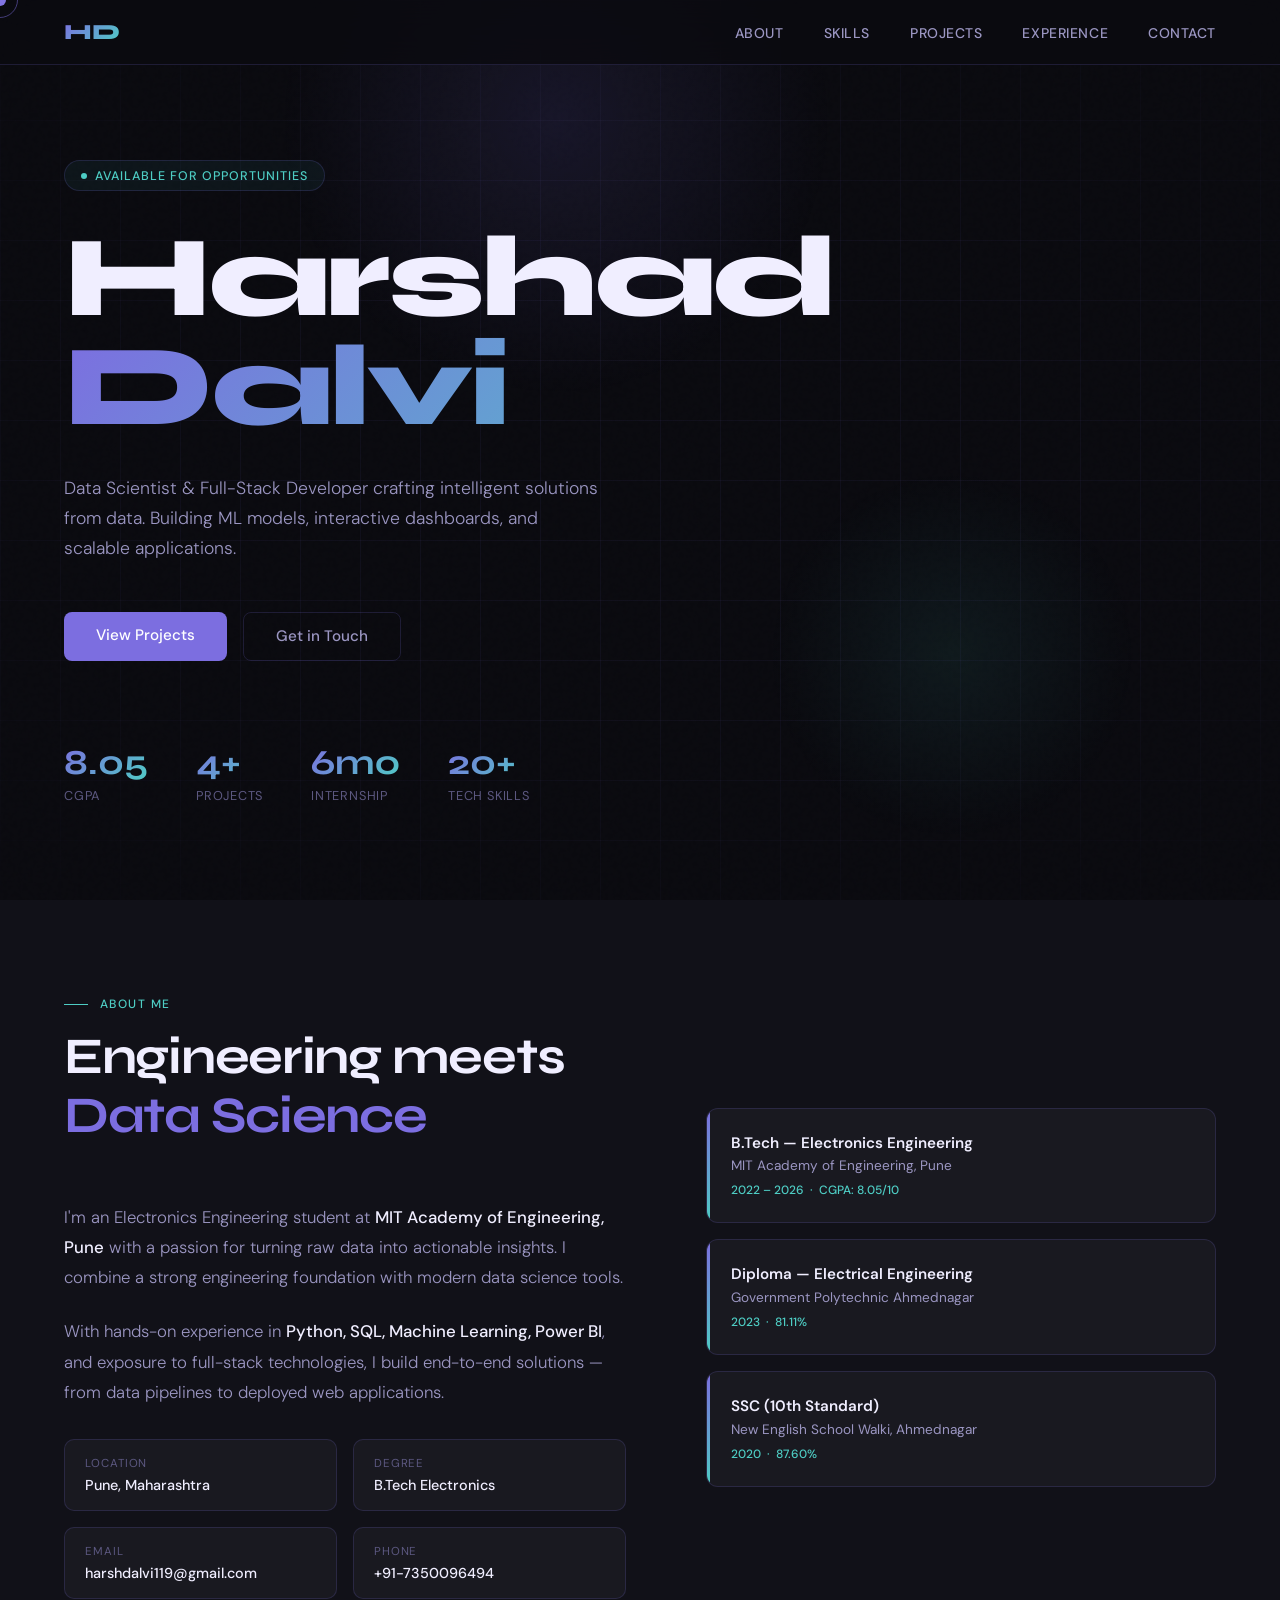
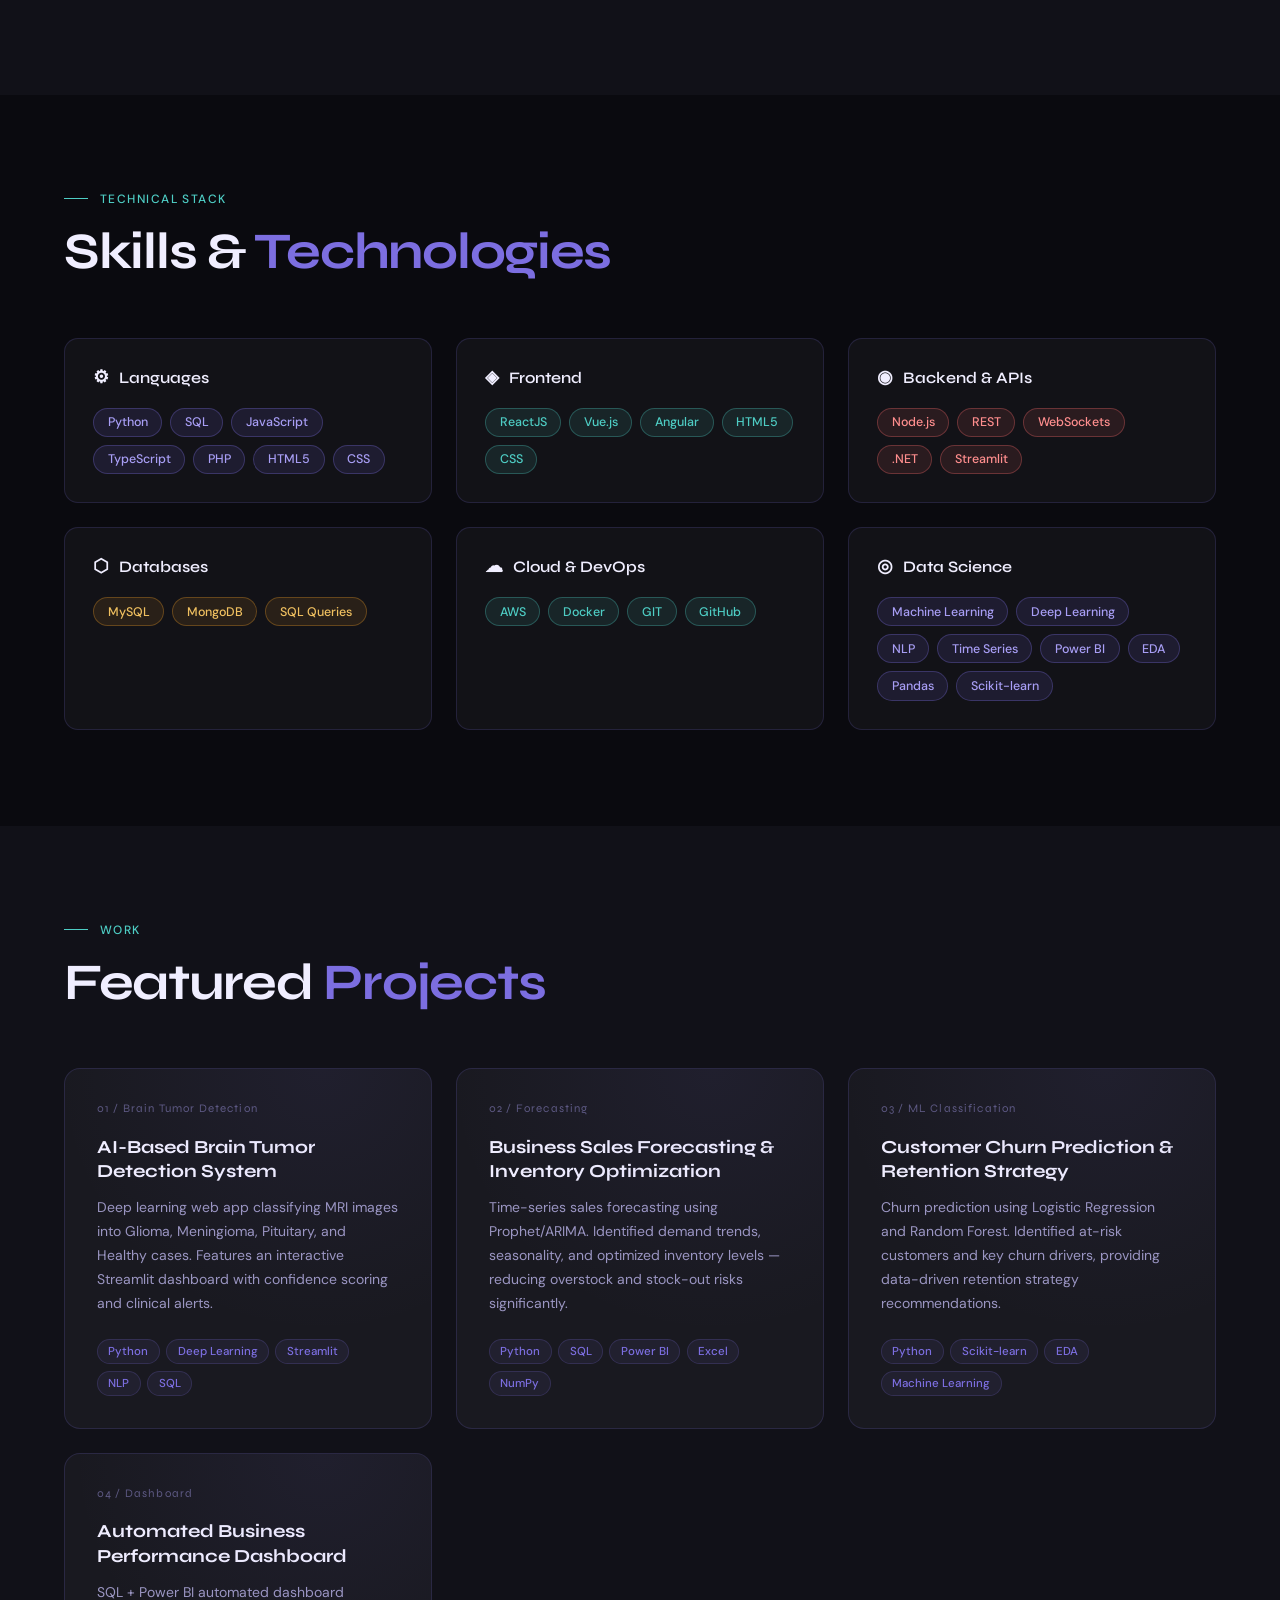
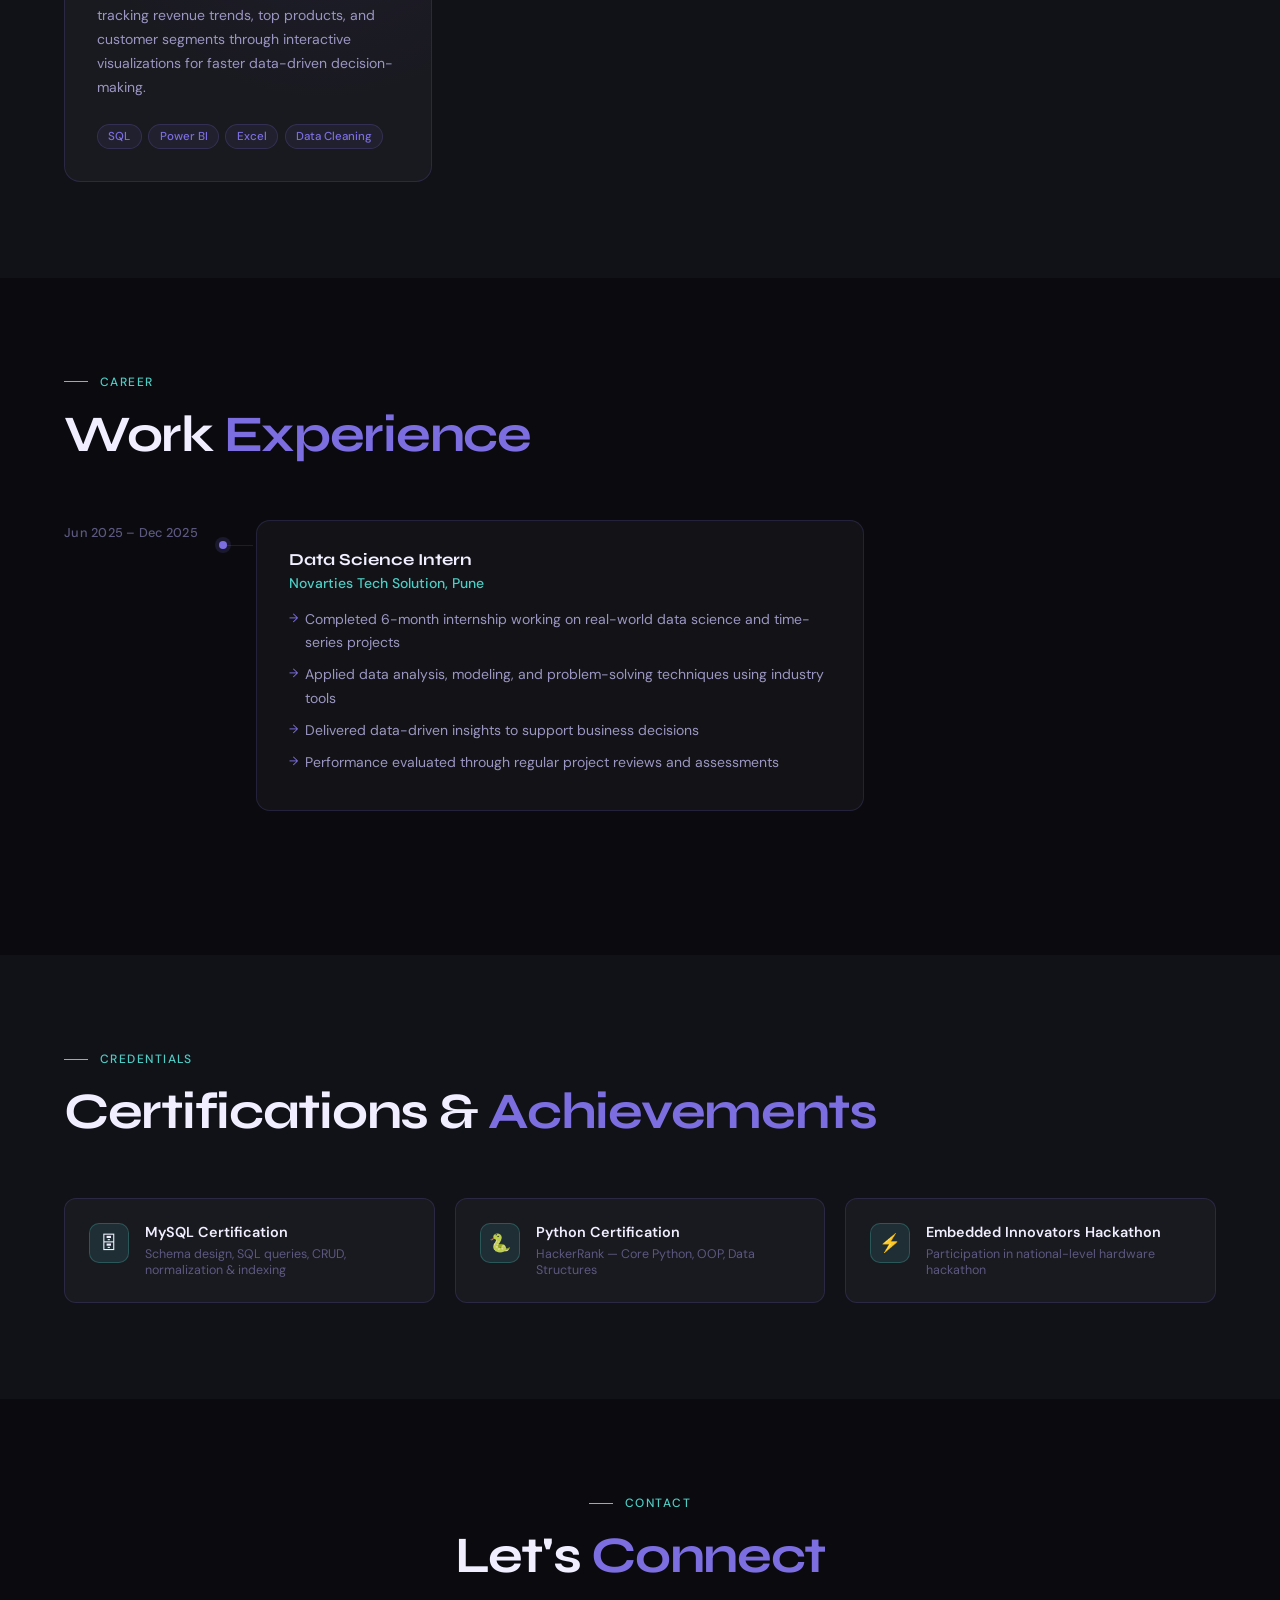
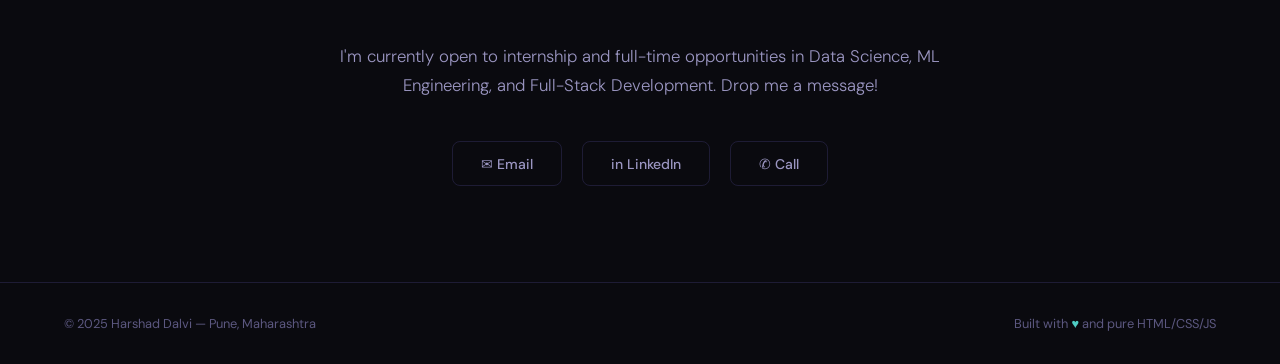
==== index.html @ 90053227 "index.html" ====
<!DOCTYPE html>
<html lang="en">
<head>
<meta charset="UTF-8">
<meta name="viewport" content="width=device-width, initial-scale=1.0">
<title>Harshad Dalvi | Data Scientist & Developer</title>
<link href="https://fonts.googleapis.com/css2?family=Syne:wght@400;600;700;800&family=DM+Sans:ital,wght@0,300;0,400;0,500;1,300&display=swap" rel="stylesheet">
<style>
  :root {
    --bg: #0a0a0f;
    --bg2: #111118;
    --bg3: #18181f;
    --accent: #7c6ee0;
    --accent2: #4ecdc4;
    --accent3: #ff6b6b;
    --text: #f0eeff;
    --text2: #9b96c2;
    --text3: #5c5880;
    --border: rgba(124,110,224,0.18);
    --card: rgba(255,255,255,0.035);
  }
  *, *::before, *::after { box-sizing: border-box; margin: 0; padding: 0; }
  html { scroll-behavior: smooth; }
  body {
    font-family: 'DM Sans', sans-serif;
    background: var(--bg);
    color: var(--text);
    overflow-x: hidden;
    cursor: none;
  }

  /* CUSTOM CURSOR */
  #cursor {
    width: 12px; height: 12px;
    background: var(--accent);
    border-radius: 50%;
    position: fixed; top: 0; left: 0;
    pointer-events: none; z-index: 9999;
    transform: translate(-50%, -50%);
    transition: transform 0.1s, width 0.3s, height 0.3s, background 0.3s;
    mix-blend-mode: screen;
  }
  #cursor-ring {
    width: 36px; height: 36px;
    border: 1.5px solid rgba(124,110,224,0.5);
    border-radius: 50%;
    position: fixed; top: 0; left: 0;
    pointer-events: none; z-index: 9998;
    transform: translate(-50%, -50%);
    transition: transform 0.25s cubic-bezier(0.23,1,0.32,1), width 0.3s, height 0.3s;
  }
  body:has(a:hover) #cursor { width: 20px; height: 20px; background: var(--accent2); }
  body:has(a:hover) #cursor-ring { width: 56px; height: 56px; }

  /* NAV */
  nav {
    position: fixed; top: 0; width: 100%; z-index: 100;
    padding: 1.2rem 5vw;
    display: flex; align-items: center; justify-content: space-between;
    background: rgba(10,10,15,0.8);
    backdrop-filter: blur(16px);
    border-bottom: 1px solid var(--border);
  }
  .nav-logo {
    font-family: 'Syne', sans-serif;
    font-weight: 800; font-size: 1.35rem;
    background: linear-gradient(135deg, var(--accent), var(--accent2));
    -webkit-background-clip: text; -webkit-text-fill-color: transparent;
    letter-spacing: -0.02em;
  }
  .nav-links { display: flex; gap: 2.5rem; list-style: none; }
  .nav-links a {
    font-size: 0.875rem; color: var(--text2); text-decoration: none;
    letter-spacing: 0.04em; text-transform: uppercase; font-weight: 500;
    transition: color 0.2s;
    cursor: none;
  }
  .nav-links a:hover { color: var(--accent2); }

  /* NOISE OVERLAY */
  body::before {
    content: '';
    position: fixed; inset: 0; z-index: 0;
    background-image: url("data:image/svg+xml,%3Csvg viewBox='0 0 200 200' xmlns='http://www.w3.org/2000/svg'%3E%3Cfilter id='n'%3E%3CfeTurbulence type='fractalNoise' baseFrequency='0.9' numOctaves='4' stitchTiles='stitch'/%3E%3C/filter%3E%3Crect width='100%25' height='100%25' filter='url(%23n)' opacity='0.035'/%3E%3C/svg%3E");
    pointer-events: none; opacity: 0.4;
  }

  /* HERO */
  #hero {
    min-height: 100vh;
    display: flex; flex-direction: column; justify-content: center;
    padding: 8rem 5vw 4rem;
    position: relative; overflow: hidden;
  }
  .hero-grid-bg {
    position: absolute; inset: 0; z-index: 0;
    background-image:
      linear-gradient(rgba(124,110,224,0.06) 1px, transparent 1px),
      linear-gradient(90deg, rgba(124,110,224,0.06) 1px, transparent 1px);
    background-size: 60px 60px;
    mask-image: radial-gradient(ellipse 80% 70% at 50% 50%, black 40%, transparent 100%);
  }
  .hero-glow {
    position: absolute; top: -20%; left: 20%;
    width: 600px; height: 600px; border-radius: 50%;
    background: radial-gradient(circle, rgba(124,110,224,0.12) 0%, transparent 65%);
    pointer-events: none;
  }
  .hero-glow2 {
    position: absolute; bottom: 5%; right: 10%;
    width: 400px; height: 400px; border-radius: 50%;
    background: radial-gradient(circle, rgba(78,205,196,0.08) 0%, transparent 65%);
    pointer-events: none;
  }
  .hero-content { position: relative; z-index: 1; max-width: 900px; }
  .hero-tag {
    display: inline-flex; align-items: center; gap: 0.5rem;
    padding: 0.4rem 1rem;
    border: 1px solid var(--border);
    border-radius: 100px;
    font-size: 0.78rem; color: var(--accent2); letter-spacing: 0.08em;
    text-transform: uppercase; font-weight: 500;
    background: rgba(78,205,196,0.06);
    margin-bottom: 2rem;
    animation: fadeUp 0.8s ease both;
  }
  .hero-tag::before {
    content: ''; width: 6px; height: 6px; border-radius: 50%;
    background: var(--accent2);
    animation: pulse 2s infinite;
  }
  @keyframes pulse {
    0%,100% { opacity: 1; transform: scale(1); }
    50% { opacity: 0.4; transform: scale(1.5); }
  }
  h1 {
    font-family: 'Syne', sans-serif;
    font-size: clamp(3.5rem, 9vw, 8rem);
    font-weight: 800; line-height: 0.95;
    letter-spacing: -0.03em;
    animation: fadeUp 0.8s 0.1s ease both;
  }
  h1 .line1 { display: block; color: var(--text); }
  h1 .line2 {
    display: block;
    background: linear-gradient(135deg, var(--accent) 0%, var(--accent2) 100%);
    -webkit-background-clip: text; -webkit-text-fill-color: transparent;
  }
  .hero-sub {
    font-size: 1.1rem; color: var(--text2); line-height: 1.7;
    max-width: 540px; margin: 2rem 0 3rem;
    font-weight: 300;
    animation: fadeUp 0.8s 0.2s ease both;
  }
  .hero-ctas {
    display: flex; gap: 1rem; flex-wrap: wrap;
    animation: fadeUp 0.8s 0.3s ease both;
  }
  .btn-primary {
    padding: 0.85rem 2rem;
    background: var(--accent);
    color: #fff; text-decoration: none;
    border-radius: 8px; font-weight: 500; font-size: 0.95rem;
    transition: transform 0.2s, box-shadow 0.2s;
    cursor: none;
  }
  .btn-primary:hover { transform: translateY(-2px); box-shadow: 0 8px 30px rgba(124,110,224,0.4); }
  .btn-secondary {
    padding: 0.85rem 2rem;
    border: 1px solid var(--border);
    color: var(--text2); text-decoration: none;
    border-radius: 8px; font-weight: 500; font-size: 0.95rem;
    transition: border-color 0.2s, color 0.2s;
    cursor: none;
  }
  .btn-secondary:hover { border-color: var(--accent2); color: var(--accent2); }
  .hero-stats {
    display: flex; gap: 3rem; margin-top: 5rem;
    animation: fadeUp 0.8s 0.4s ease both;
  }
  .stat-num {
    font-family: 'Syne', sans-serif;
    font-size: 2.2rem; font-weight: 700;
    background: linear-gradient(135deg, var(--accent), var(--accent2));
    -webkit-background-clip: text; -webkit-text-fill-color: transparent;
  }
  .stat-label { font-size: 0.8rem; color: var(--text3); text-transform: uppercase; letter-spacing: 0.06em; margin-top: 0.2rem; }

  /* SECTIONS */
  section { padding: 6rem 5vw; position: relative; }
  .section-label {
    font-size: 0.75rem; letter-spacing: 0.12em; text-transform: uppercase;
    color: var(--accent2); font-weight: 500; margin-bottom: 1rem;
    display: flex; align-items: center; gap: 0.75rem;
  }
  .section-label::before {
    content: ''; width: 24px; height: 1px; background: var(--accent2);
  }
  h2 {
    font-family: 'Syne', sans-serif;
    font-size: clamp(2rem, 4vw, 3.2rem);
    font-weight: 700; letter-spacing: -0.025em;
    margin-bottom: 3.5rem; line-height: 1.15;
  }
  h2 span { color: var(--accent); }

  /* ABOUT */
  #about { background: var(--bg2); }
  .about-grid {
    display: grid; grid-template-columns: 1.1fr 1fr; gap: 5rem; align-items: center;
  }
  .about-text p {
    font-size: 1.05rem; color: var(--text2); line-height: 1.8;
    margin-bottom: 1.5rem; font-weight: 300;
  }
  .about-text strong { color: var(--text); font-weight: 500; }
  .info-grid {
    display: grid; grid-template-columns: 1fr 1fr; gap: 1rem; margin-top: 2rem;
  }
  .info-item {
    padding: 1rem 1.25rem;
    background: var(--card);
    border: 1px solid var(--border);
    border-radius: 10px;
  }
  .info-item .label { font-size: 0.72rem; color: var(--text3); text-transform: uppercase; letter-spacing: 0.08em; margin-bottom: 0.3rem; }
  .info-item .value { font-size: 0.9rem; color: var(--text); font-weight: 500; }
  .edu-cards { display: flex; flex-direction: column; gap: 1rem; }
  .edu-card {
    padding: 1.5rem;
    background: var(--card); border: 1px solid var(--border);
    border-radius: 12px;
    position: relative; overflow: hidden;
    transition: border-color 0.2s;
  }
  .edu-card:hover { border-color: var(--accent); }
  .edu-card::before {
    content: ''; position: absolute; left: 0; top: 0; bottom: 0; width: 3px;
    background: linear-gradient(180deg, var(--accent), var(--accent2));
    border-radius: 3px 0 0 3px;
  }
  .edu-card .degree { font-weight: 600; font-size: 0.95rem; color: var(--text); margin-bottom: 0.3rem; }
  .edu-card .school { font-size: 0.85rem; color: var(--text2); }
  .edu-card .year { font-size: 0.75rem; color: var(--accent2); margin-top: 0.5rem; font-weight: 500; }

  /* SKILLS */
  #skills { background: var(--bg); }
  .skills-wrapper {
    display: grid; grid-template-columns: repeat(auto-fill, minmax(320px, 1fr)); gap: 1.5rem;
  }
  .skill-category {
    padding: 1.75rem;
    background: var(--card); border: 1px solid var(--border);
    border-radius: 14px;
    transition: border-color 0.25s, transform 0.25s;
  }
  .skill-category:hover { border-color: var(--accent); transform: translateY(-4px); }
  .skill-cat-name {
    font-family: 'Syne', sans-serif; font-size: 1rem; font-weight: 600;
    color: var(--text); margin-bottom: 1.25rem;
    display: flex; align-items: center; gap: 0.6rem;
  }
  .skill-cat-icon { font-size: 1.1rem; }
  .skill-tags { display: flex; flex-wrap: wrap; gap: 0.5rem; }
  .skill-tag {
    padding: 0.35rem 0.85rem;
    border-radius: 100px;
    font-size: 0.78rem; font-weight: 500;
    border: 1px solid; cursor: default;
    transition: transform 0.15s;
  }
  .skill-tag:hover { transform: scale(1.05); }
  .tag-purple { background: rgba(124,110,224,0.12); color: #a89ef5; border-color: rgba(124,110,224,0.3); }
  .tag-teal { background: rgba(78,205,196,0.1); color: #4ecdc4; border-color: rgba(78,205,196,0.3); }
  .tag-coral { background: rgba(255,107,107,0.1); color: #ff8e8e; border-color: rgba(255,107,107,0.3); }
  .tag-amber { background: rgba(240,159,39,0.1); color: #f0c060; border-color: rgba(240,159,39,0.3); }

  /* PROJECTS */
  #projects { background: var(--bg2); }
  .projects-grid {
    display: grid; grid-template-columns: repeat(auto-fill, minmax(340px, 1fr)); gap: 1.5rem;
  }
  .project-card {
    padding: 2rem;
    background: var(--card); border: 1px solid var(--border);
    border-radius: 16px; position: relative; overflow: hidden;
    transition: border-color 0.25s, transform 0.25s;
    display: flex; flex-direction: column;
  }
  .project-card:hover { border-color: var(--accent); transform: translateY(-5px); }
  .project-card::after {
    content: ''; position: absolute; inset: 0;
    background: radial-gradient(circle at 70% 0%, rgba(124,110,224,0.07), transparent 60%);
    pointer-events: none;
  }
  .project-num {
    font-family: 'Syne', sans-serif; font-size: 0.72rem; letter-spacing: 0.1em;
    color: var(--text3); margin-bottom: 1.2rem;
  }
  .project-title {
    font-family: 'Syne', sans-serif; font-size: 1.15rem; font-weight: 700;
    color: var(--text); margin-bottom: 0.75rem; line-height: 1.35;
  }
  .project-desc {
    font-size: 0.875rem; color: var(--text2); line-height: 1.7;
    flex: 1; margin-bottom: 1.5rem;
  }
  .project-tech { display: flex; flex-wrap: wrap; gap: 0.4rem; }
  .tech-pill {
    padding: 0.25rem 0.65rem;
    font-size: 0.72rem; font-weight: 500;
    border-radius: 100px;
    background: rgba(124,110,224,0.08);
    color: var(--accent);
    border: 1px solid rgba(124,110,224,0.2);
  }

  /* EXPERIENCE */
  #experience { background: var(--bg); }
  .exp-timeline { max-width: 800px; }
  .exp-item {
    display: grid; grid-template-columns: 160px 1fr; gap: 2rem;
    margin-bottom: 3rem;
  }
  .exp-date {
    font-size: 0.8rem; color: var(--text3); padding-top: 0.25rem;
    font-weight: 500; letter-spacing: 0.02em;
  }
  .exp-body {
    padding: 1.75rem 2rem;
    background: var(--card); border: 1px solid var(--border);
    border-radius: 14px;
    position: relative;
  }
  .exp-body::before {
    content: ''; position: absolute; left: -2rem; top: 1.5rem;
    width: 1.75rem; height: 1px; background: var(--border);
  }
  .exp-body::after {
    content: ''; position: absolute; left: -2.4rem; top: calc(1.5rem - 4px);
    width: 8px; height: 8px; border-radius: 50%;
    background: var(--accent);
    box-shadow: 0 0 0 4px rgba(124,110,224,0.15);
  }
  .exp-role { font-family: 'Syne', sans-serif; font-weight: 700; font-size: 1.05rem; color: var(--text); }
  .exp-company { font-size: 0.875rem; color: var(--accent2); margin: 0.2rem 0 1rem; font-weight: 500; }
  .exp-list { list-style: none; }
  .exp-list li {
    font-size: 0.875rem; color: var(--text2); line-height: 1.7;
    padding-left: 1rem; position: relative; margin-bottom: 0.5rem;
  }
  .exp-list li::before {
    content: '→'; position: absolute; left: 0; color: var(--accent); font-size: 0.75rem;
  }

  /* CERTIFICATIONS */
  #certs { background: var(--bg2); }
  .cert-grid {
    display: grid; grid-template-columns: repeat(auto-fill, minmax(280px, 1fr)); gap: 1.25rem;
  }
  .cert-card {
    padding: 1.5rem;
    background: var(--card); border: 1px solid var(--border);
    border-radius: 12px;
    display: flex; gap: 1rem; align-items: flex-start;
    transition: border-color 0.2s;
  }
  .cert-card:hover { border-color: var(--accent2); }
  .cert-icon {
    width: 40px; height: 40px; border-radius: 10px; flex-shrink: 0;
    background: rgba(78,205,196,0.12); border: 1px solid rgba(78,205,196,0.25);
    display: flex; align-items: center; justify-content: center;
    font-size: 1.1rem;
  }
  .cert-name { font-weight: 600; font-size: 0.9rem; color: var(--text); margin-bottom: 0.3rem; }
  .cert-issuer { font-size: 0.78rem; color: var(--text3); }

  /* CONTACT */
  #contact { background: var(--bg); text-align: center; }
  .contact-inner { max-width: 600px; margin: 0 auto; }
  .contact-inner p { font-size: 1.05rem; color: var(--text2); line-height: 1.75; margin-bottom: 2.5rem; font-weight: 300; }
  .contact-links { display: flex; justify-content: center; gap: 1.25rem; flex-wrap: wrap; }
  .contact-link {
    padding: 0.8rem 1.75rem;
    border: 1px solid var(--border);
    border-radius: 8px; text-decoration: none;
    font-size: 0.875rem; font-weight: 500;
    display: flex; align-items: center; gap: 0.5rem;
    color: var(--text2); cursor: none;
    transition: all 0.2s;
  }
  .contact-link:hover { border-color: var(--accent); color: var(--accent); background: rgba(124,110,224,0.06); }

  /* FOOTER */
  footer {
    padding: 2rem 5vw;
    border-top: 1px solid var(--border);
    display: flex; justify-content: space-between; align-items: center;
    font-size: 0.8rem; color: var(--text3);
  }
  footer span { color: var(--accent2); }

  /* ANIMATIONS */
  @keyframes fadeUp {
    from { opacity: 0; transform: translateY(24px); }
    to { opacity: 1; transform: translateY(0); }
  }
  .reveal {
    opacity: 0; transform: translateY(32px);
    transition: opacity 0.7s ease, transform 0.7s ease;
  }
  .reveal.visible { opacity: 1; transform: translateY(0); }

  /* SCROLLBAR */
  ::-webkit-scrollbar { width: 5px; }
  ::-webkit-scrollbar-track { background: var(--bg); }
  ::-webkit-scrollbar-thumb { background: var(--accent); border-radius: 10px; }

  /* MOBILE */
  @media (max-width: 768px) {
    .about-grid { grid-template-columns: 1fr; gap: 2.5rem; }
    .exp-item { grid-template-columns: 1fr; gap: 0.5rem; }
    .exp-body::before, .exp-body::after { display: none; }
    .exp-date { padding-left: 0.5rem; }
    .nav-links { display: none; }
    .hero-stats { gap: 2rem; }
  }
</style>
</head>
<body>

<div id="cursor"></div>
<div id="cursor-ring"></div>

<!-- NAV -->
<nav>
  <div class="nav-logo">HD</div>
  <ul class="nav-links">
    <li><a href="#about">About</a></li>
    <li><a href="#skills">Skills</a></li>
    <li><a href="#projects">Projects</a></li>
    <li><a href="#experience">Experience</a></li>
    <li><a href="#contact">Contact</a></li>
  </ul>
</nav>

<!-- HERO -->
<section id="hero">
  <div class="hero-grid-bg"></div>
  <div class="hero-glow"></div>
  <div class="hero-glow2"></div>
  <div class="hero-content">
    <div class="hero-tag">Available for opportunities</div>
    <h1>
      <span class="line1">Harshad</span>
      <span class="line2">Dalvi</span>
    </h1>
    <p class="hero-sub">
      Data Scientist & Full-Stack Developer crafting intelligent solutions from data.
      Building ML models, interactive dashboards, and scalable applications.
    </p>
    <div class="hero-ctas">
      <a href="#projects" class="btn-primary">View Projects</a>
      <a href="#contact" class="btn-secondary">Get in Touch</a>
    </div>
    <div class="hero-stats">
      <div>
        <div class="stat-num">8.05</div>
        <div class="stat-label">CGPA</div>
      </div>
      <div>
        <div class="stat-num">4+</div>
        <div class="stat-label">Projects</div>
      </div>
      <div>
        <div class="stat-num">6mo</div>
        <div class="stat-label">Internship</div>
      </div>
      <div>
        <div class="stat-num">20+</div>
        <div class="stat-label">Tech Skills</div>
      </div>
    </div>
  </div>
</section>

<!-- ABOUT -->
<section id="about">
  <div class="about-grid">
    <div class="about-text reveal">
      <div class="section-label">About Me</div>
      <h2>Engineering meets <span>Data Science</span></h2>
      <p>
        I'm an Electronics Engineering student at <strong>MIT Academy of Engineering, Pune</strong> with a passion for turning raw data into actionable insights. I combine a strong engineering foundation with modern data science tools.
      </p>
      <p>
        With hands-on experience in <strong>Python, SQL, Machine Learning, Power BI</strong>, and exposure to full-stack technologies, I build end-to-end solutions — from data pipelines to deployed web applications.
      </p>
      <div class="info-grid">
        <div class="info-item"><div class="label">Location</div><div class="value">Pune, Maharashtra</div></div>
        <div class="info-item"><div class="label">Degree</div><div class="value">B.Tech Electronics</div></div>
        <div class="info-item"><div class="label">Email</div><div class="value">harshdalvi119@gmail.com</div></div>
        <div class="info-item"><div class="label">Phone</div><div class="value">+91-7350096494</div></div>
      </div>
    </div>
    <div class="edu-cards reveal">
      <div class="edu-card">
        <div class="degree">B.Tech — Electronics Engineering</div>
        <div class="school">MIT Academy of Engineering, Pune</div>
        <div class="year">2022 – 2026 &nbsp;·&nbsp; CGPA: 8.05/10</div>
      </div>
      <div class="edu-card">
        <div class="degree">Diploma — Electrical Engineering</div>
        <div class="school">Government Polytechnic Ahmednagar</div>
        <div class="year">2023 &nbsp;·&nbsp; 81.11%</div>
      </div>
      <div class="edu-card">
        <div class="degree">SSC (10th Standard)</div>
        <div class="school">New English School Walki, Ahmednagar</div>
        <div class="year">2020 &nbsp;·&nbsp; 87.60%</div>
      </div>
    </div>
  </div>
</section>

<!-- SKILLS -->
<section id="skills">
  <div class="section-label reveal">Technical Stack</div>
  <h2 class="reveal">Skills &amp; <span>Technologies</span></h2>
  <div class="skills-wrapper">
    <div class="skill-category reveal">
      <div class="skill-cat-name"><span class="skill-cat-icon">⚙</span> Languages</div>
      <div class="skill-tags">
        <span class="skill-tag tag-purple">Python</span>
        <span class="skill-tag tag-purple">SQL</span>
        <span class="skill-tag tag-purple">JavaScript</span>
        <span class="skill-tag tag-purple">TypeScript</span>
        <span class="skill-tag tag-purple">PHP</span>
        <span class="skill-tag tag-purple">HTML5</span>
        <span class="skill-tag tag-purple">CSS</span>
      </div>
    </div>
    <div class="skill-category reveal">
      <div class="skill-cat-name"><span class="skill-cat-icon">◈</span> Frontend</div>
      <div class="skill-tags">
        <span class="skill-tag tag-teal">ReactJS</span>
        <span class="skill-tag tag-teal">Vue.js</span>
        <span class="skill-tag tag-teal">Angular</span>
        <span class="skill-tag tag-teal">HTML5</span>
        <span class="skill-tag tag-teal">CSS</span>
      </div>
    </div>
    <div class="skill-category reveal">
      <div class="skill-cat-name"><span class="skill-cat-icon">◉</span> Backend & APIs</div>
      <div class="skill-tags">
        <span class="skill-tag tag-coral">Node.js</span>
        <span class="skill-tag tag-coral">REST</span>
        <span class="skill-tag tag-coral">WebSockets</span>
        <span class="skill-tag tag-coral">.NET</span>
        <span class="skill-tag tag-coral">Streamlit</span>
      </div>
    </div>
    <div class="skill-category reveal">
      <div class="skill-cat-name"><span class="skill-cat-icon">⬡</span> Databases</div>
      <div class="skill-tags">
        <span class="skill-tag tag-amber">MySQL</span>
        <span class="skill-tag tag-amber">MongoDB</span>
        <span class="skill-tag tag-amber">SQL Queries</span>
      </div>
    </div>
    <div class="skill-category reveal">
      <div class="skill-cat-name"><span class="skill-cat-icon">☁</span> Cloud & DevOps</div>
      <div class="skill-tags">
        <span class="skill-tag tag-teal">AWS</span>
        <span class="skill-tag tag-teal">Docker</span>
        <span class="skill-tag tag-teal">GIT</span>
        <span class="skill-tag tag-teal">GitHub</span>
      </div>
    </div>
    <div class="skill-category reveal">
      <div class="skill-cat-name"><span class="skill-cat-icon">◎</span> Data Science</div>
      <div class="skill-tags">
        <span class="skill-tag tag-purple">Machine Learning</span>
        <span class="skill-tag tag-purple">Deep Learning</span>
        <span class="skill-tag tag-purple">NLP</span>
        <span class="skill-tag tag-purple">Time Series</span>
        <span class="skill-tag tag-purple">Power BI</span>
        <span class="skill-tag tag-purple">EDA</span>
        <span class="skill-tag tag-purple">Pandas</span>
        <span class="skill-tag tag-purple">Scikit-learn</span>
      </div>
    </div>
  </div>
</section>

<!-- PROJECTS -->
<section id="projects">
  <div class="section-label reveal">Work</div>
  <h2 class="reveal">Featured <span>Projects</span></h2>
  <div class="projects-grid">
    <div class="project-card reveal">
      <div class="project-num">01 / Brain Tumor Detection</div>
      <div class="project-title">AI-Based Brain Tumor Detection System</div>
      <div class="project-desc">
        Deep learning web app classifying MRI images into Glioma, Meningioma, Pituitary, and Healthy cases. Features an interactive Streamlit dashboard with confidence scoring and clinical alerts.
      </div>
      <div class="project-tech">
        <span class="tech-pill">Python</span>
        <span class="tech-pill">Deep Learning</span>
        <span class="tech-pill">Streamlit</span>
        <span class="tech-pill">NLP</span>
        <span class="tech-pill">SQL</span>
      </div>
    </div>
    <div class="project-card reveal">
      <div class="project-num">02 / Forecasting</div>
      <div class="project-title">Business Sales Forecasting & Inventory Optimization</div>
      <div class="project-desc">
        Time-series sales forecasting using Prophet/ARIMA. Identified demand trends, seasonality, and optimized inventory levels — reducing overstock and stock-out risks significantly.
      </div>
      <div class="project-tech">
        <span class="tech-pill">Python</span>
        <span class="tech-pill">SQL</span>
        <span class="tech-pill">Power BI</span>
        <span class="tech-pill">Excel</span>
        <span class="tech-pill">NumPy</span>
      </div>
    </div>
    <div class="project-card reveal">
      <div class="project-num">03 / ML Classification</div>
      <div class="project-title">Customer Churn Prediction & Retention Strategy</div>
      <div class="project-desc">
        Churn prediction using Logistic Regression and Random Forest. Identified at-risk customers and key churn drivers, providing data-driven retention strategy recommendations.
      </div>
      <div class="project-tech">
        <span class="tech-pill">Python</span>
        <span class="tech-pill">Scikit-learn</span>
        <span class="tech-pill">EDA</span>
        <span class="tech-pill">Machine Learning</span>
      </div>
    </div>
    <div class="project-card reveal">
      <div class="project-num">04 / Dashboard</div>
      <div class="project-title">Automated Business Performance Dashboard</div>
      <div class="project-desc">
        SQL + Power BI automated dashboard tracking revenue trends, top products, and customer segments through interactive visualizations for faster data-driven decision-making.
      </div>
      <div class="project-tech">
        <span class="tech-pill">SQL</span>
        <span class="tech-pill">Power BI</span>
        <span class="tech-pill">Excel</span>
        <span class="tech-pill">Data Cleaning</span>
      </div>
    </div>
  </div>
</section>

<!-- EXPERIENCE -->
<section id="experience">
  <div class="section-label reveal">Career</div>
  <h2 class="reveal">Work <span>Experience</span></h2>
  <div class="exp-timeline">
    <div class="exp-item reveal">
      <div class="exp-date">Jun 2025 – Dec 2025</div>
      <div class="exp-body">
        <div class="exp-role">Data Science Intern</div>
        <div class="exp-company">Novarties Tech Solution, Pune</div>
        <ul class="exp-list">
          <li>Completed 6-month internship working on real-world data science and time-series projects</li>
          <li>Applied data analysis, modeling, and problem-solving techniques using industry tools</li>
          <li>Delivered data-driven insights to support business decisions</li>
          <li>Performance evaluated through regular project reviews and assessments</li>
        </ul>
      </div>
    </div>
  </div>
</section>

<!-- CERTIFICATIONS -->
<section id="certs">
  <div class="section-label reveal">Credentials</div>
  <h2 class="reveal">Certifications &amp; <span>Achievements</span></h2>
  <div class="cert-grid">
    <div class="cert-card reveal">
      <div class="cert-icon">🗄</div>
      <div>
        <div class="cert-name">MySQL Certification</div>
        <div class="cert-issuer">Schema design, SQL queries, CRUD, normalization & indexing</div>
      </div>
    </div>
    <div class="cert-card reveal">
      <div class="cert-icon">🐍</div>
      <div>
        <div class="cert-name">Python Certification</div>
        <div class="cert-issuer">HackerRank — Core Python, OOP, Data Structures</div>
      </div>
    </div>
    <div class="cert-card reveal">
      <div class="cert-icon">⚡</div>
      <div>
        <div class="cert-name">Embedded Innovators Hackathon</div>
        <div class="cert-issuer">Participation in national-level hardware hackathon</div>
      </div>
    </div>
  </div>
</section>

<!-- CONTACT -->
<section id="contact">
  <div class="section-label reveal" style="justify-content:center">Contact</div>
  <h2 class="reveal">Let's <span>Connect</span></h2>
  <div class="contact-inner">
    <p>I'm currently open to internship and full-time opportunities in Data Science, ML Engineering, and Full-Stack Development. Drop me a message!</p>
    <div class="contact-links">
      <a href="mailto:harshdalvi119@gmail.com" class="contact-link">✉ Email</a>
      <a href="https://www.linkedin.com/in/harshad-dalvi-966289212" target="_blank" class="contact-link">in LinkedIn</a>
      <a href="tel:+917350096494" class="contact-link">✆ Call</a>
    </div>
  </div>
</section>

<!-- FOOTER -->
<footer>
  <div>© 2025 Harshad Dalvi — Pune, Maharashtra</div>
  <div>Built with <span>♥</span> and pure HTML/CSS/JS</div>
</footer>

<script>
  // Custom cursor
  const cursor = document.getElementById('cursor');
  const ring = document.getElementById('cursor-ring');
  let mx = 0, my = 0, rx = 0, ry = 0;
  document.addEventListener('mousemove', e => { mx = e.clientX; my = e.clientY; });
  function animCursor() {
    cursor.style.left = mx + 'px'; cursor.style.top = my + 'px';
    rx += (mx - rx) * 0.15; ry += (my - ry) * 0.15;
    ring.style.left = rx + 'px'; ring.style.top = ry + 'px';
    requestAnimationFrame(animCursor);
  }
  animCursor();

  // Scroll reveal
  const reveals = document.querySelectorAll('.reveal');
  const observer = new IntersectionObserver((entries) => {
    entries.forEach((entry, i) => {
      if (entry.isIntersecting) {
        setTimeout(() => entry.target.classList.add('visible'), i * 60);
        observer.unobserve(entry.target);
      }
    });
  }, { threshold: 0.12 });
  reveals.forEach(el => observer.observe(el));
</script>
</body>
</html>
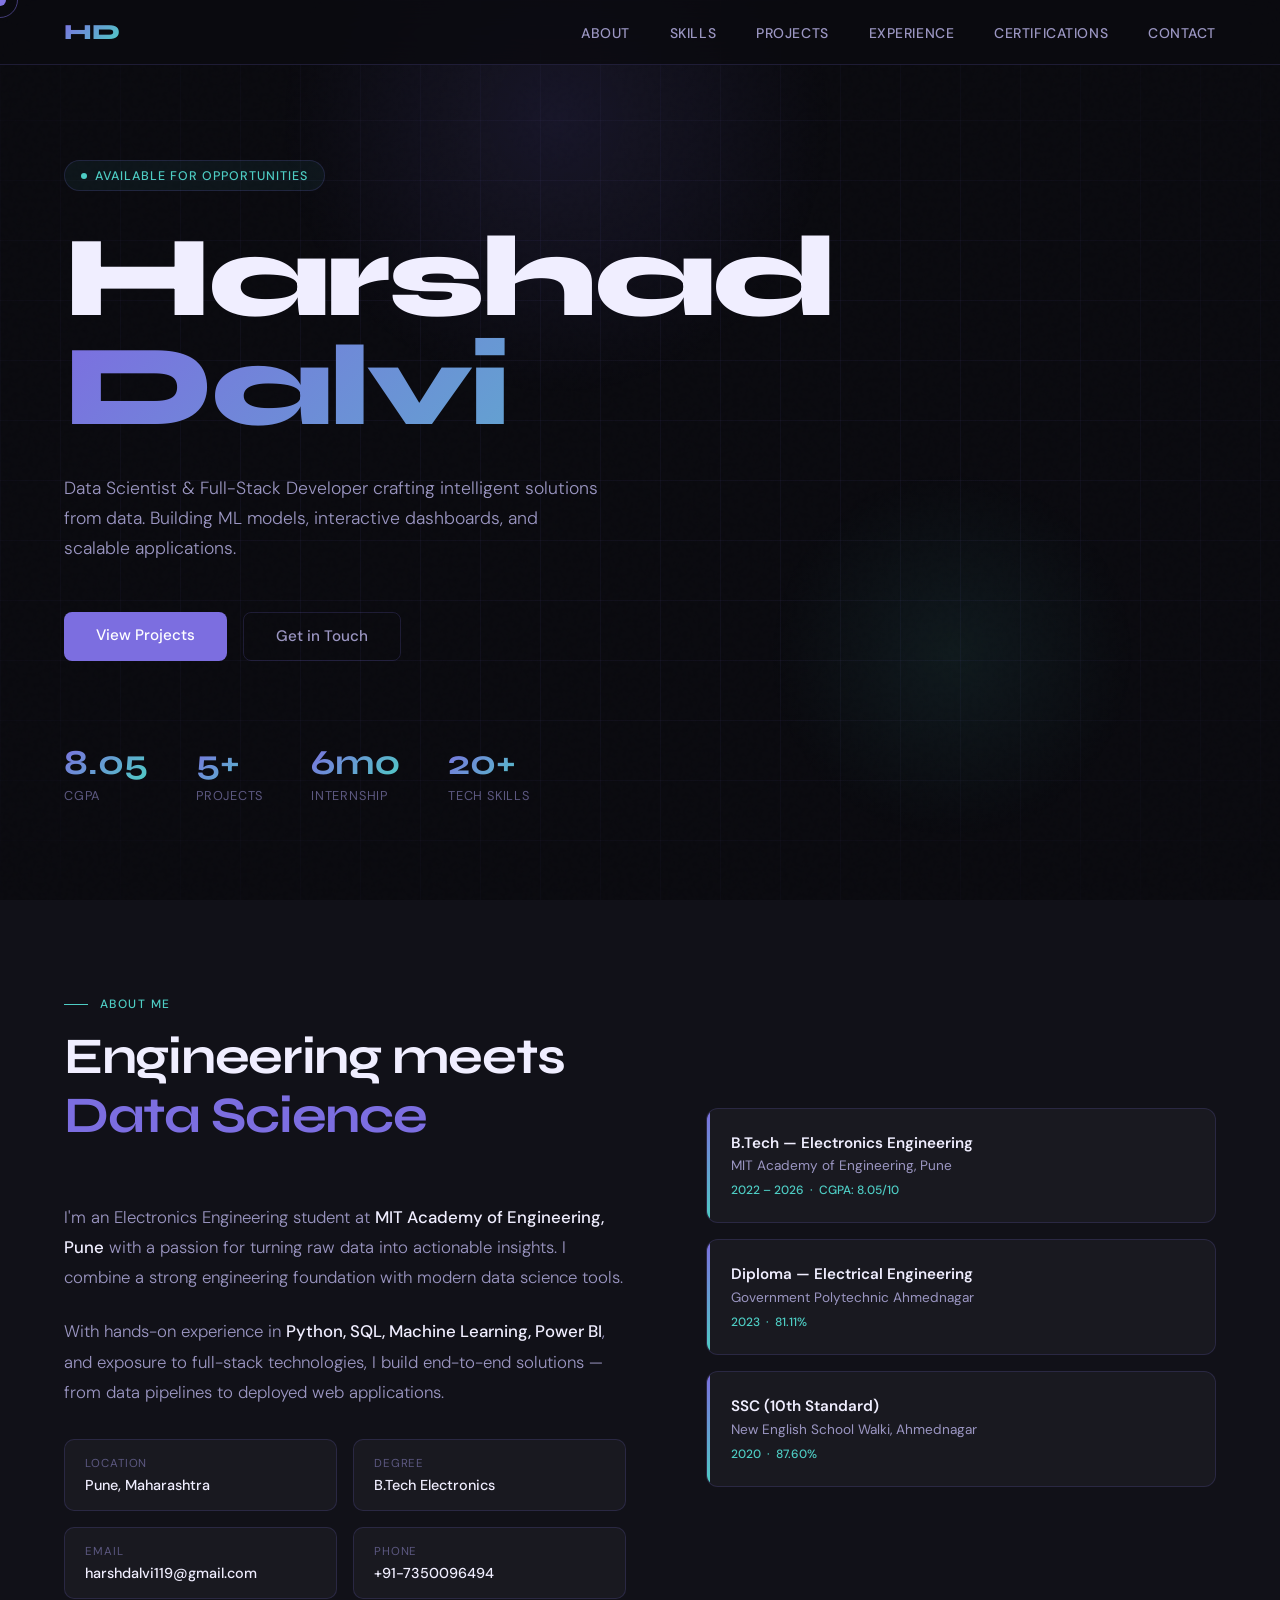
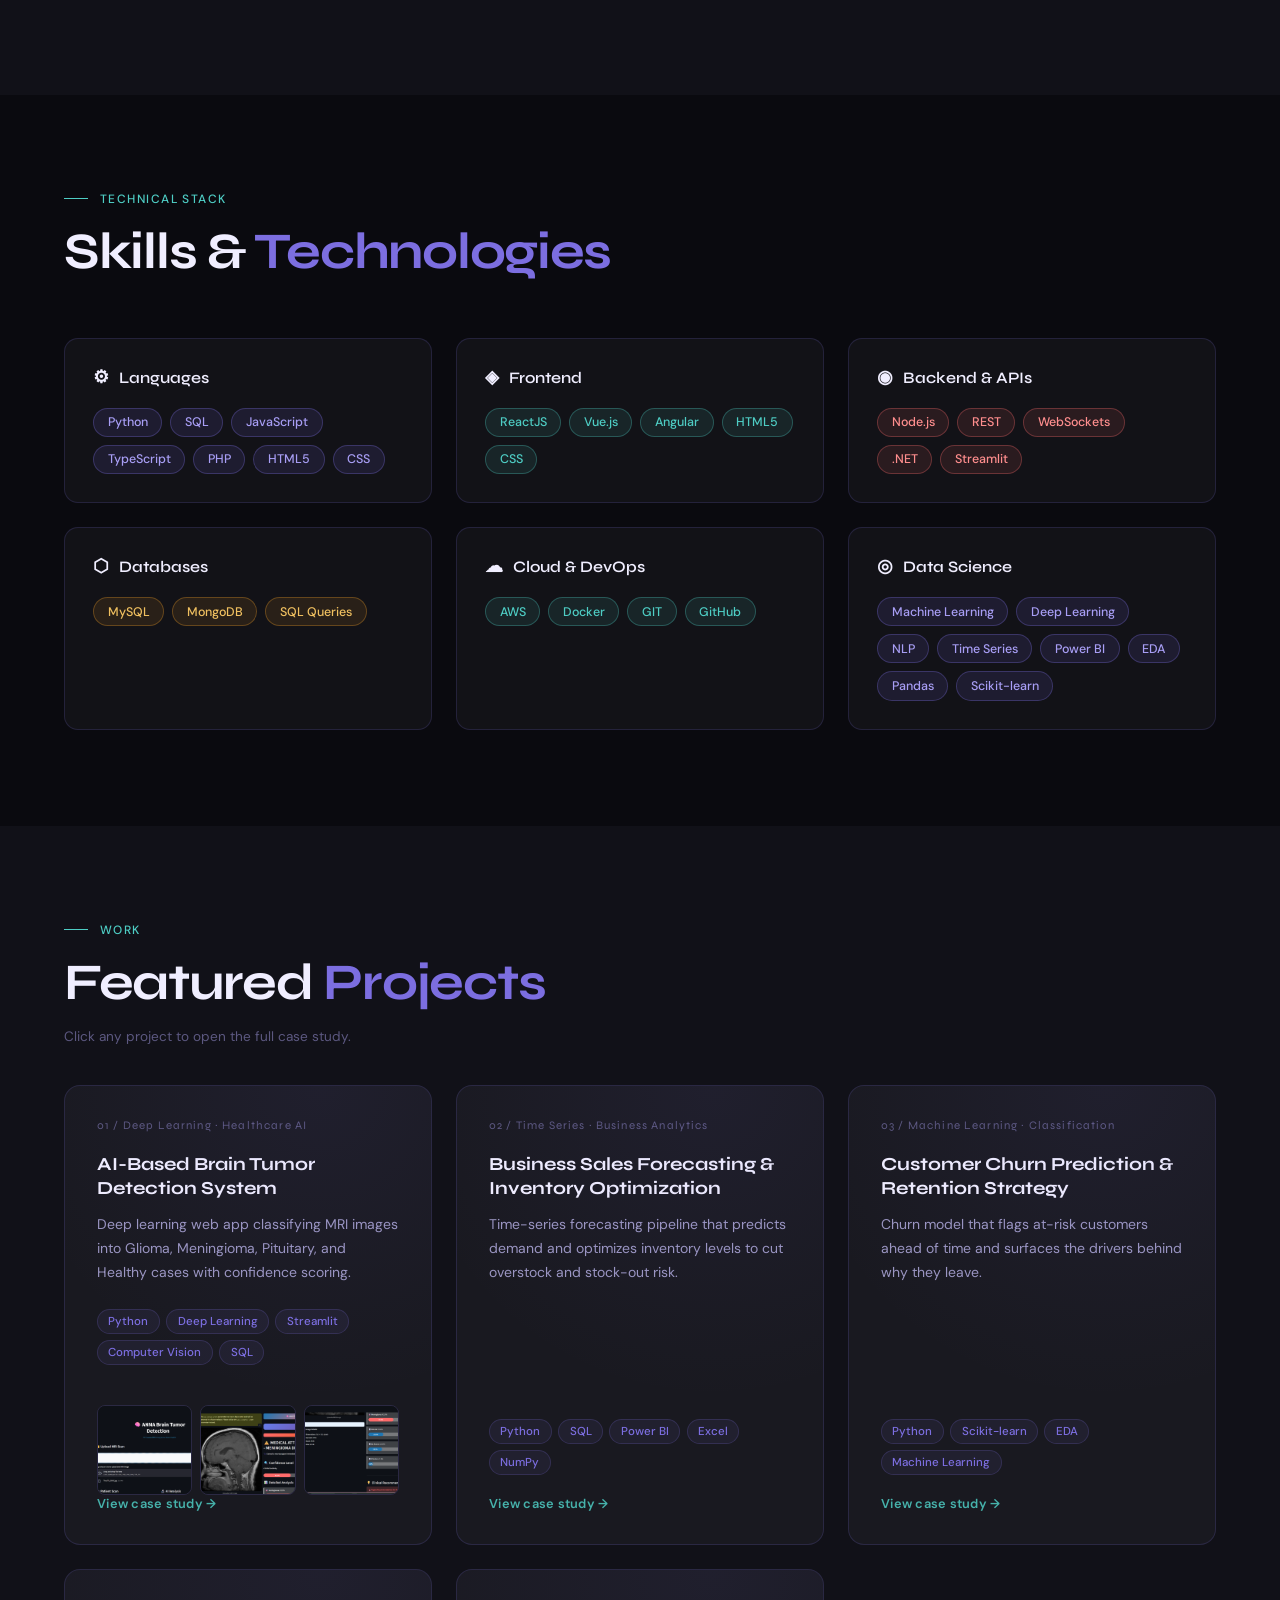
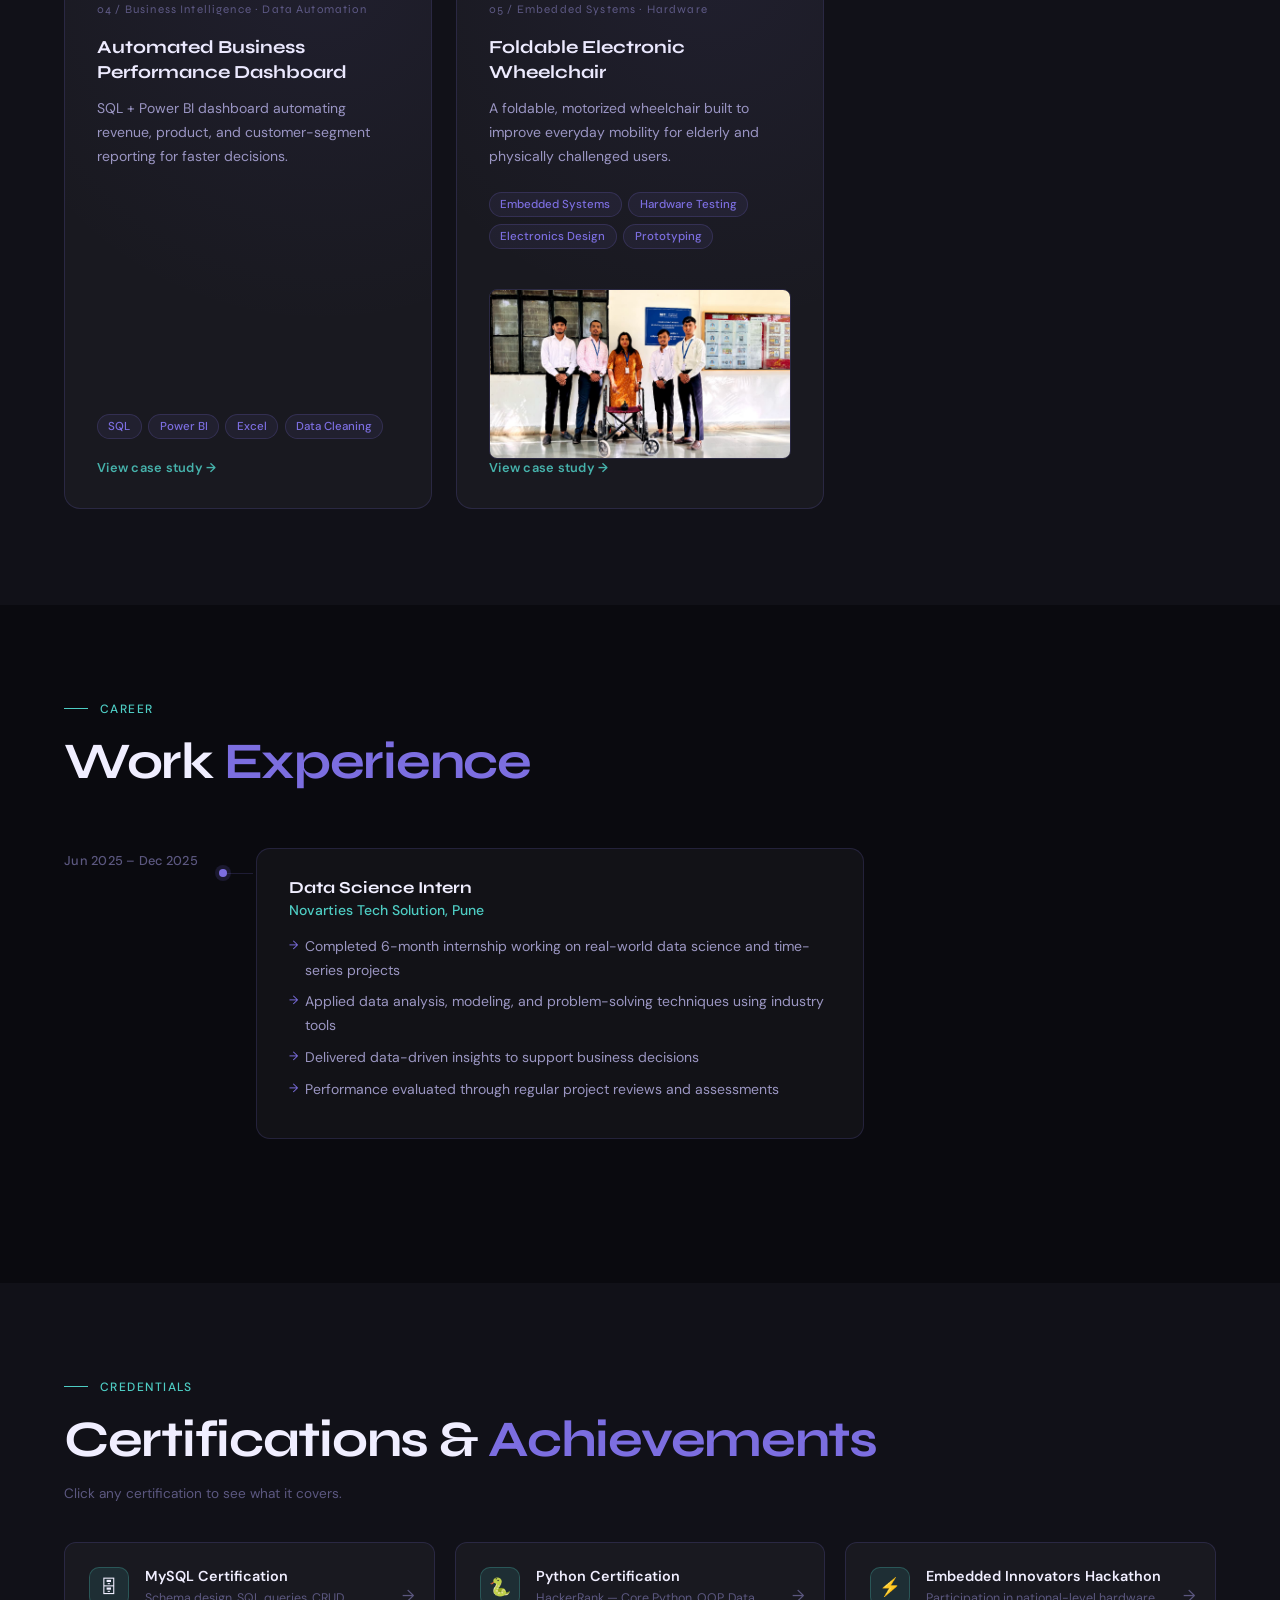
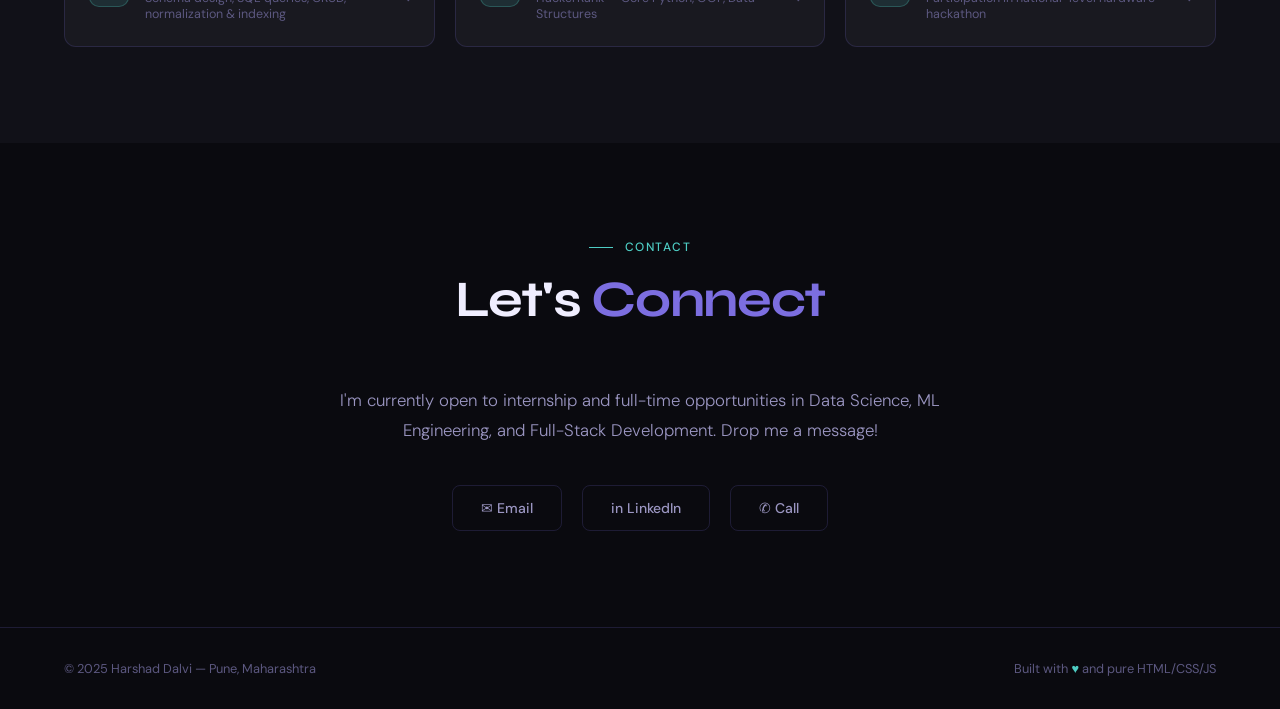
==== commit c8953791: "Initial portfolio website" ====
--- a/index.html
+++ b/index.html
@@ -5,427 +5,7 @@
 <meta name="viewport" content="width=device-width, initial-scale=1.0">
 <title>Harshad Dalvi | Data Scientist & Developer</title>
 <link href="https://fonts.googleapis.com/css2?family=Syne:wght@400;600;700;800&family=DM+Sans:ital,wght@0,300;0,400;0,500;1,300&display=swap" rel="stylesheet">
-<style>
-  :root {
-    --bg: #0a0a0f;
-    --bg2: #111118;
-    --bg3: #18181f;
-    --accent: #7c6ee0;
-    --accent2: #4ecdc4;
-    --accent3: #ff6b6b;
-    --text: #f0eeff;
-    --text2: #9b96c2;
-    --text3: #5c5880;
-    --border: rgba(124,110,224,0.18);
-    --card: rgba(255,255,255,0.035);
-  }
-  *, *::before, *::after { box-sizing: border-box; margin: 0; padding: 0; }
-  html { scroll-behavior: smooth; }
-  body {
-    font-family: 'DM Sans', sans-serif;
-    background: var(--bg);
-    color: var(--text);
-    overflow-x: hidden;
-    cursor: none;
-  }
-
-  /* CUSTOM CURSOR */
-  #cursor {
-    width: 12px; height: 12px;
-    background: var(--accent);
-    border-radius: 50%;
-    position: fixed; top: 0; left: 0;
-    pointer-events: none; z-index: 9999;
-    transform: translate(-50%, -50%);
-    transition: transform 0.1s, width 0.3s, height 0.3s, background 0.3s;
-    mix-blend-mode: screen;
-  }
-  #cursor-ring {
-    width: 36px; height: 36px;
-    border: 1.5px solid rgba(124,110,224,0.5);
-    border-radius: 50%;
-    position: fixed; top: 0; left: 0;
-    pointer-events: none; z-index: 9998;
-    transform: translate(-50%, -50%);
-    transition: transform 0.25s cubic-bezier(0.23,1,0.32,1), width 0.3s, height 0.3s;
-  }
-  body:has(a:hover) #cursor { width: 20px; height: 20px; background: var(--accent2); }
-  body:has(a:hover) #cursor-ring { width: 56px; height: 56px; }
-
-  /* NAV */
-  nav {
-    position: fixed; top: 0; width: 100%; z-index: 100;
-    padding: 1.2rem 5vw;
-    display: flex; align-items: center; justify-content: space-between;
-    background: rgba(10,10,15,0.8);
-    backdrop-filter: blur(16px);
-    border-bottom: 1px solid var(--border);
-  }
-  .nav-logo {
-    font-family: 'Syne', sans-serif;
-    font-weight: 800; font-size: 1.35rem;
-    background: linear-gradient(135deg, var(--accent), var(--accent2));
-    -webkit-background-clip: text; -webkit-text-fill-color: transparent;
-    letter-spacing: -0.02em;
-  }
-  .nav-links { display: flex; gap: 2.5rem; list-style: none; }
-  .nav-links a {
-    font-size: 0.875rem; color: var(--text2); text-decoration: none;
-    letter-spacing: 0.04em; text-transform: uppercase; font-weight: 500;
-    transition: color 0.2s;
-    cursor: none;
-  }
-  .nav-links a:hover { color: var(--accent2); }
-
-  /* NOISE OVERLAY */
-  body::before {
-    content: '';
-    position: fixed; inset: 0; z-index: 0;
-    background-image: url("data:image/svg+xml,%3Csvg viewBox='0 0 200 200' xmlns='http://www.w3.org/2000/svg'%3E%3Cfilter id='n'%3E%3CfeTurbulence type='fractalNoise' baseFrequency='0.9' numOctaves='4' stitchTiles='stitch'/%3E%3C/filter%3E%3Crect width='100%25' height='100%25' filter='url(%23n)' opacity='0.035'/%3E%3C/svg%3E");
-    pointer-events: none; opacity: 0.4;
-  }
-
-  /* HERO */
-  #hero {
-    min-height: 100vh;
-    display: flex; flex-direction: column; justify-content: center;
-    padding: 8rem 5vw 4rem;
-    position: relative; overflow: hidden;
-  }
-  .hero-grid-bg {
-    position: absolute; inset: 0; z-index: 0;
-    background-image:
-      linear-gradient(rgba(124,110,224,0.06) 1px, transparent 1px),
-      linear-gradient(90deg, rgba(124,110,224,0.06) 1px, transparent 1px);
-    background-size: 60px 60px;
-    mask-image: radial-gradient(ellipse 80% 70% at 50% 50%, black 40%, transparent 100%);
-  }
-  .hero-glow {
-    position: absolute; top: -20%; left: 20%;
-    width: 600px; height: 600px; border-radius: 50%;
-    background: radial-gradient(circle, rgba(124,110,224,0.12) 0%, transparent 65%);
-    pointer-events: none;
-  }
-  .hero-glow2 {
-    position: absolute; bottom: 5%; right: 10%;
-    width: 400px; height: 400px; border-radius: 50%;
-    background: radial-gradient(circle, rgba(78,205,196,0.08) 0%, transparent 65%);
-    pointer-events: none;
-  }
-  .hero-content { position: relative; z-index: 1; max-width: 900px; }
-  .hero-tag {
-    display: inline-flex; align-items: center; gap: 0.5rem;
-    padding: 0.4rem 1rem;
-    border: 1px solid var(--border);
-    border-radius: 100px;
-    font-size: 0.78rem; color: var(--accent2); letter-spacing: 0.08em;
-    text-transform: uppercase; font-weight: 500;
-    background: rgba(78,205,196,0.06);
-    margin-bottom: 2rem;
-    animation: fadeUp 0.8s ease both;
-  }
-  .hero-tag::before {
-    content: ''; width: 6px; height: 6px; border-radius: 50%;
-    background: var(--accent2);
-    animation: pulse 2s infinite;
-  }
-  @keyframes pulse {
-    0%,100% { opacity: 1; transform: scale(1); }
-    50% { opacity: 0.4; transform: scale(1.5); }
-  }
-  h1 {
-    font-family: 'Syne', sans-serif;
-    font-size: clamp(3.5rem, 9vw, 8rem);
-    font-weight: 800; line-height: 0.95;
-    letter-spacing: -0.03em;
-    animation: fadeUp 0.8s 0.1s ease both;
-  }
-  h1 .line1 { display: block; color: var(--text); }
-  h1 .line2 {
-    display: block;
-    background: linear-gradient(135deg, var(--accent) 0%, var(--accent2) 100%);
-    -webkit-background-clip: text; -webkit-text-fill-color: transparent;
-  }
-  .hero-sub {
-    font-size: 1.1rem; color: var(--text2); line-height: 1.7;
-    max-width: 540px; margin: 2rem 0 3rem;
-    font-weight: 300;
-    animation: fadeUp 0.8s 0.2s ease both;
-  }
-  .hero-ctas {
-    display: flex; gap: 1rem; flex-wrap: wrap;
-    animation: fadeUp 0.8s 0.3s ease both;
-  }
-  .btn-primary {
-    padding: 0.85rem 2rem;
-    background: var(--accent);
-    color: #fff; text-decoration: none;
-    border-radius: 8px; font-weight: 500; font-size: 0.95rem;
-    transition: transform 0.2s, box-shadow 0.2s;
-    cursor: none;
-  }
-  .btn-primary:hover { transform: translateY(-2px); box-shadow: 0 8px 30px rgba(124,110,224,0.4); }
-  .btn-secondary {
-    padding: 0.85rem 2rem;
-    border: 1px solid var(--border);
-    color: var(--text2); text-decoration: none;
-    border-radius: 8px; font-weight: 500; font-size: 0.95rem;
-    transition: border-color 0.2s, color 0.2s;
-    cursor: none;
-  }
-  .btn-secondary:hover { border-color: var(--accent2); color: var(--accent2); }
-  .hero-stats {
-    display: flex; gap: 3rem; margin-top: 5rem;
-    animation: fadeUp 0.8s 0.4s ease both;
-  }
-  .stat-num {
-    font-family: 'Syne', sans-serif;
-    font-size: 2.2rem; font-weight: 700;
-    background: linear-gradient(135deg, var(--accent), var(--accent2));
-    -webkit-background-clip: text; -webkit-text-fill-color: transparent;
-  }
-  .stat-label { font-size: 0.8rem; color: var(--text3); text-transform: uppercase; letter-spacing: 0.06em; margin-top: 0.2rem; }
-
-  /* SECTIONS */
-  section { padding: 6rem 5vw; position: relative; }
-  .section-label {
-    font-size: 0.75rem; letter-spacing: 0.12em; text-transform: uppercase;
-    color: var(--accent2); font-weight: 500; margin-bottom: 1rem;
-    display: flex; align-items: center; gap: 0.75rem;
-  }
-  .section-label::before {
-    content: ''; width: 24px; height: 1px; background: var(--accent2);
-  }
-  h2 {
-    font-family: 'Syne', sans-serif;
-    font-size: clamp(2rem, 4vw, 3.2rem);
-    font-weight: 700; letter-spacing: -0.025em;
-    margin-bottom: 3.5rem; line-height: 1.15;
-  }
-  h2 span { color: var(--accent); }
-
-  /* ABOUT */
-  #about { background: var(--bg2); }
-  .about-grid {
-    display: grid; grid-template-columns: 1.1fr 1fr; gap: 5rem; align-items: center;
-  }
-  .about-text p {
-    font-size: 1.05rem; color: var(--text2); line-height: 1.8;
-    margin-bottom: 1.5rem; font-weight: 300;
-  }
-  .about-text strong { color: var(--text); font-weight: 500; }
-  .info-grid {
-    display: grid; grid-template-columns: 1fr 1fr; gap: 1rem; margin-top: 2rem;
-  }
-  .info-item {
-    padding: 1rem 1.25rem;
-    background: var(--card);
-    border: 1px solid var(--border);
-    border-radius: 10px;
-  }
-  .info-item .label { font-size: 0.72rem; color: var(--text3); text-transform: uppercase; letter-spacing: 0.08em; margin-bottom: 0.3rem; }
-  .info-item .value { font-size: 0.9rem; color: var(--text); font-weight: 500; }
-  .edu-cards { display: flex; flex-direction: column; gap: 1rem; }
-  .edu-card {
-    padding: 1.5rem;
-    background: var(--card); border: 1px solid var(--border);
-    border-radius: 12px;
-    position: relative; overflow: hidden;
-    transition: border-color 0.2s;
-  }
-  .edu-card:hover { border-color: var(--accent); }
-  .edu-card::before {
-    content: ''; position: absolute; left: 0; top: 0; bottom: 0; width: 3px;
-    background: linear-gradient(180deg, var(--accent), var(--accent2));
-    border-radius: 3px 0 0 3px;
-  }
-  .edu-card .degree { font-weight: 600; font-size: 0.95rem; color: var(--text); margin-bottom: 0.3rem; }
-  .edu-card .school { font-size: 0.85rem; color: var(--text2); }
-  .edu-card .year { font-size: 0.75rem; color: var(--accent2); margin-top: 0.5rem; font-weight: 500; }
-
-  /* SKILLS */
-  #skills { background: var(--bg); }
-  .skills-wrapper {
-    display: grid; grid-template-columns: repeat(auto-fill, minmax(320px, 1fr)); gap: 1.5rem;
-  }
-  .skill-category {
-    padding: 1.75rem;
-    background: var(--card); border: 1px solid var(--border);
-    border-radius: 14px;
-    transition: border-color 0.25s, transform 0.25s;
-  }
-  .skill-category:hover { border-color: var(--accent); transform: translateY(-4px); }
-  .skill-cat-name {
-    font-family: 'Syne', sans-serif; font-size: 1rem; font-weight: 600;
-    color: var(--text); margin-bottom: 1.25rem;
-    display: flex; align-items: center; gap: 0.6rem;
-  }
-  .skill-cat-icon { font-size: 1.1rem; }
-  .skill-tags { display: flex; flex-wrap: wrap; gap: 0.5rem; }
-  .skill-tag {
-    padding: 0.35rem 0.85rem;
-    border-radius: 100px;
-    font-size: 0.78rem; font-weight: 500;
-    border: 1px solid; cursor: default;
-    transition: transform 0.15s;
-  }
-  .skill-tag:hover { transform: scale(1.05); }
-  .tag-purple { background: rgba(124,110,224,0.12); color: #a89ef5; border-color: rgba(124,110,224,0.3); }
-  .tag-teal { background: rgba(78,205,196,0.1); color: #4ecdc4; border-color: rgba(78,205,196,0.3); }
-  .tag-coral { background: rgba(255,107,107,0.1); color: #ff8e8e; border-color: rgba(255,107,107,0.3); }
-  .tag-amber { background: rgba(240,159,39,0.1); color: #f0c060; border-color: rgba(240,159,39,0.3); }
-
-  /* PROJECTS */
-  #projects { background: var(--bg2); }
-  .projects-grid {
-    display: grid; grid-template-columns: repeat(auto-fill, minmax(340px, 1fr)); gap: 1.5rem;
-  }
-  .project-card {
-    padding: 2rem;
-    background: var(--card); border: 1px solid var(--border);
-    border-radius: 16px; position: relative; overflow: hidden;
-    transition: border-color 0.25s, transform 0.25s;
-    display: flex; flex-direction: column;
-  }
-  .project-card:hover { border-color: var(--accent); transform: translateY(-5px); }
-  .project-card::after {
-    content: ''; position: absolute; inset: 0;
-    background: radial-gradient(circle at 70% 0%, rgba(124,110,224,0.07), transparent 60%);
-    pointer-events: none;
-  }
-  .project-num {
-    font-family: 'Syne', sans-serif; font-size: 0.72rem; letter-spacing: 0.1em;
-    color: var(--text3); margin-bottom: 1.2rem;
-  }
-  .project-title {
-    font-family: 'Syne', sans-serif; font-size: 1.15rem; font-weight: 700;
-    color: var(--text); margin-bottom: 0.75rem; line-height: 1.35;
-  }
-  .project-desc {
-    font-size: 0.875rem; color: var(--text2); line-height: 1.7;
-    flex: 1; margin-bottom: 1.5rem;
-  }
-  .project-tech { display: flex; flex-wrap: wrap; gap: 0.4rem; }
-  .tech-pill {
-    padding: 0.25rem 0.65rem;
-    font-size: 0.72rem; font-weight: 500;
-    border-radius: 100px;
-    background: rgba(124,110,224,0.08);
-    color: var(--accent);
-    border: 1px solid rgba(124,110,224,0.2);
-  }
-
-  /* EXPERIENCE */
-  #experience { background: var(--bg); }
-  .exp-timeline { max-width: 800px; }
-  .exp-item {
-    display: grid; grid-template-columns: 160px 1fr; gap: 2rem;
-    margin-bottom: 3rem;
-  }
-  .exp-date {
-    font-size: 0.8rem; color: var(--text3); padding-top: 0.25rem;
-    font-weight: 500; letter-spacing: 0.02em;
-  }
-  .exp-body {
-    padding: 1.75rem 2rem;
-    background: var(--card); border: 1px solid var(--border);
-    border-radius: 14px;
-    position: relative;
-  }
-  .exp-body::before {
-    content: ''; position: absolute; left: -2rem; top: 1.5rem;
-    width: 1.75rem; height: 1px; background: var(--border);
-  }
-  .exp-body::after {
-    content: ''; position: absolute; left: -2.4rem; top: calc(1.5rem - 4px);
-    width: 8px; height: 8px; border-radius: 50%;
-    background: var(--accent);
-    box-shadow: 0 0 0 4px rgba(124,110,224,0.15);
-  }
-  .exp-role { font-family: 'Syne', sans-serif; font-weight: 700; font-size: 1.05rem; color: var(--text); }
-  .exp-company { font-size: 0.875rem; color: var(--accent2); margin: 0.2rem 0 1rem; font-weight: 500; }
-  .exp-list { list-style: none; }
-  .exp-list li {
-    font-size: 0.875rem; color: var(--text2); line-height: 1.7;
-    padding-left: 1rem; position: relative; margin-bottom: 0.5rem;
-  }
-  .exp-list li::before {
-    content: '→'; position: absolute; left: 0; color: var(--accent); font-size: 0.75rem;
-  }
-
-  /* CERTIFICATIONS */
-  #certs { background: var(--bg2); }
-  .cert-grid {
-    display: grid; grid-template-columns: repeat(auto-fill, minmax(280px, 1fr)); gap: 1.25rem;
-  }
-  .cert-card {
-    padding: 1.5rem;
-    background: var(--card); border: 1px solid var(--border);
-    border-radius: 12px;
-    display: flex; gap: 1rem; align-items: flex-start;
-    transition: border-color 0.2s;
-  }
-  .cert-card:hover { border-color: var(--accent2); }
-  .cert-icon {
-    width: 40px; height: 40px; border-radius: 10px; flex-shrink: 0;
-    background: rgba(78,205,196,0.12); border: 1px solid rgba(78,205,196,0.25);
-    display: flex; align-items: center; justify-content: center;
-    font-size: 1.1rem;
-  }
-  .cert-name { font-weight: 600; font-size: 0.9rem; color: var(--text); margin-bottom: 0.3rem; }
-  .cert-issuer { font-size: 0.78rem; color: var(--text3); }
-
-  /* CONTACT */
-  #contact { background: var(--bg); text-align: center; }
-  .contact-inner { max-width: 600px; margin: 0 auto; }
-  .contact-inner p { font-size: 1.05rem; color: var(--text2); line-height: 1.75; margin-bottom: 2.5rem; font-weight: 300; }
-  .contact-links { display: flex; justify-content: center; gap: 1.25rem; flex-wrap: wrap; }
-  .contact-link {
-    padding: 0.8rem 1.75rem;
-    border: 1px solid var(--border);
-    border-radius: 8px; text-decoration: none;
-    font-size: 0.875rem; font-weight: 500;
-    display: flex; align-items: center; gap: 0.5rem;
-    color: var(--text2); cursor: none;
-    transition: all 0.2s;
-  }
-  .contact-link:hover { border-color: var(--accent); color: var(--accent); background: rgba(124,110,224,0.06); }
-
-  /* FOOTER */
-  footer {
-    padding: 2rem 5vw;
-    border-top: 1px solid var(--border);
-    display: flex; justify-content: space-between; align-items: center;
-    font-size: 0.8rem; color: var(--text3);
-  }
-  footer span { color: var(--accent2); }
-
-  /* ANIMATIONS */
-  @keyframes fadeUp {
-    from { opacity: 0; transform: translateY(24px); }
-    to { opacity: 1; transform: translateY(0); }
-  }
-  .reveal {
-    opacity: 0; transform: translateY(32px);
-    transition: opacity 0.7s ease, transform 0.7s ease;
-  }
-  .reveal.visible { opacity: 1; transform: translateY(0); }
-
-  /* SCROLLBAR */
-  ::-webkit-scrollbar { width: 5px; }
-  ::-webkit-scrollbar-track { background: var(--bg); }
-  ::-webkit-scrollbar-thumb { background: var(--accent); border-radius: 10px; }
-
-  /* MOBILE */
-  @media (max-width: 768px) {
-    .about-grid { grid-template-columns: 1fr; gap: 2.5rem; }
-    .exp-item { grid-template-columns: 1fr; gap: 0.5rem; }
-    .exp-body::before, .exp-body::after { display: none; }
-    .exp-date { padding-left: 0.5rem; }
-    .nav-links { display: none; }
-    .hero-stats { gap: 2rem; }
-  }
-</style>
+<link rel="stylesheet" href="style.css">
 </head>
 <body>
 
@@ -440,316 +20,237 @@
     <li><a href="#skills">Skills</a></li>
     <li><a href="#projects">Projects</a></li>
     <li><a href="#experience">Experience</a></li>
+    <li><a href="#certs">Certifications</a></li>
     <li><a href="#contact">Contact</a></li>
   </ul>
 </nav>
 
-<!-- HERO -->
-<section id="hero">
-  <div class="hero-grid-bg"></div>
-  <div class="hero-glow"></div>
-  <div class="hero-glow2"></div>
-  <div class="hero-content">
-    <div class="hero-tag">Available for opportunities</div>
-    <h1>
-      <span class="line1">Harshad</span>
-      <span class="line2">Dalvi</span>
-    </h1>
-    <p class="hero-sub">
-      Data Scientist & Full-Stack Developer crafting intelligent solutions from data.
-      Building ML models, interactive dashboards, and scalable applications.
-    </p>
-    <div class="hero-ctas">
-      <a href="#projects" class="btn-primary">View Projects</a>
-      <a href="#contact" class="btn-secondary">Get in Touch</a>
-    </div>
-    <div class="hero-stats">
-      <div>
-        <div class="stat-num">8.05</div>
-        <div class="stat-label">CGPA</div>
-      </div>
-      <div>
-        <div class="stat-num">4+</div>
-        <div class="stat-label">Projects</div>
-      </div>
-      <div>
-        <div class="stat-num">6mo</div>
-        <div class="stat-label">Internship</div>
-      </div>
-      <div>
-        <div class="stat-num">20+</div>
-        <div class="stat-label">Tech Skills</div>
-      </div>
-    </div>
+<!-- ============ MAIN LIST VIEW ============ -->
+<div id="mainContent">
+
+  <!-- HERO -->
+  <section id="hero">
+    <div class="hero-grid-bg"></div>
+    <div class="hero-glow"></div>
+    <div class="hero-glow2"></div>
+    <div class="hero-content">
+      <div class="hero-tag">Available for opportunities</div>
+      <h1>
+        <span class="line1">Harshad</span>
+        <span class="line2">Dalvi</span>
+      </h1>
+      <p class="hero-sub">
+        Data Scientist & Full-Stack Developer crafting intelligent solutions from data.
+        Building ML models, interactive dashboards, and scalable applications.
+      </p>
+      <div class="hero-ctas">
+        <a href="#projects" class="btn-primary">View Projects</a>
+        <a href="#contact" class="btn-secondary">Get in Touch</a>
+      </div>
+      <div class="hero-stats">
+        <div>
+          <div class="stat-num">8.05</div>
+          <div class="stat-label">CGPA</div>
+        </div>
+        <div>
+          <div class="stat-num">5+</div>
+          <div class="stat-label">Projects</div>
+        </div>
+        <div>
+          <div class="stat-num">6mo</div>
+          <div class="stat-label">Internship</div>
+        </div>
+        <div>
+          <div class="stat-num">20+</div>
+          <div class="stat-label">Tech Skills</div>
+        </div>
+      </div>
+    </div>
+  </section>
+
+  <!-- ABOUT -->
+  <section id="about">
+    <div class="about-grid">
+      <div class="about-text reveal">
+        <div class="section-label">About Me</div>
+        <h2>Engineering meets <span>Data Science</span></h2>
+        <p>
+          I'm an Electronics Engineering student at <strong>MIT Academy of Engineering, Pune</strong> with a passion for turning raw data into actionable insights. I combine a strong engineering foundation with modern data science tools.
+        </p>
+        <p>
+          With hands-on experience in <strong>Python, SQL, Machine Learning, Power BI</strong>, and exposure to full-stack technologies, I build end-to-end solutions — from data pipelines to deployed web applications.
+        </p>
+        <div class="info-grid">
+          <div class="info-item"><div class="label">Location</div><div class="value">Pune, Maharashtra</div></div>
+          <div class="info-item"><div class="label">Degree</div><div class="value">B.Tech Electronics</div></div>
+          <div class="info-item"><div class="label">Email</div><div class="value">harshdalvi119@gmail.com</div></div>
+          <div class="info-item"><div class="label">Phone</div><div class="value">+91-7350096494</div></div>
+        </div>
+      </div>
+      <div class="edu-cards reveal">
+        <div class="edu-card">
+          <div class="degree">B.Tech — Electronics Engineering</div>
+          <div class="school">MIT Academy of Engineering, Pune</div>
+          <div class="year">2022 – 2026 &nbsp;·&nbsp; CGPA: 8.05/10</div>
+        </div>
+        <div class="edu-card">
+          <div class="degree">Diploma — Electrical Engineering</div>
+          <div class="school">Government Polytechnic Ahmednagar</div>
+          <div class="year">2023 &nbsp;·&nbsp; 81.11%</div>
+        </div>
+        <div class="edu-card">
+          <div class="degree">SSC (10th Standard)</div>
+          <div class="school">New English School Walki, Ahmednagar</div>
+          <div class="year">2020 &nbsp;·&nbsp; 87.60%</div>
+        </div>
+      </div>
+    </div>
+  </section>
+
+  <!-- SKILLS -->
+  <section id="skills">
+    <div class="section-label reveal">Technical Stack</div>
+    <h2 class="reveal">Skills &amp; <span>Technologies</span></h2>
+    <div class="skills-wrapper">
+      <div class="skill-category reveal">
+        <div class="skill-cat-name"><span class="skill-cat-icon">⚙</span> Languages</div>
+        <div class="skill-tags">
+          <span class="skill-tag tag-purple">Python</span>
+          <span class="skill-tag tag-purple">SQL</span>
+          <span class="skill-tag tag-purple">JavaScript</span>
+          <span class="skill-tag tag-purple">TypeScript</span>
+          <span class="skill-tag tag-purple">PHP</span>
+          <span class="skill-tag tag-purple">HTML5</span>
+          <span class="skill-tag tag-purple">CSS</span>
+        </div>
+      </div>
+      <div class="skill-category reveal">
+        <div class="skill-cat-name"><span class="skill-cat-icon">◈</span> Frontend</div>
+        <div class="skill-tags">
+          <span class="skill-tag tag-teal">ReactJS</span>
+          <span class="skill-tag tag-teal">Vue.js</span>
+          <span class="skill-tag tag-teal">Angular</span>
+          <span class="skill-tag tag-teal">HTML5</span>
+          <span class="skill-tag tag-teal">CSS</span>
+        </div>
+      </div>
+      <div class="skill-category reveal">
+        <div class="skill-cat-name"><span class="skill-cat-icon">◉</span> Backend & APIs</div>
+        <div class="skill-tags">
+          <span class="skill-tag tag-coral">Node.js</span>
+          <span class="skill-tag tag-coral">REST</span>
+          <span class="skill-tag tag-coral">WebSockets</span>
+          <span class="skill-tag tag-coral">.NET</span>
+          <span class="skill-tag tag-coral">Streamlit</span>
+        </div>
+      </div>
+      <div class="skill-category reveal">
+        <div class="skill-cat-name"><span class="skill-cat-icon">⬡</span> Databases</div>
+        <div class="skill-tags">
+          <span class="skill-tag tag-amber">MySQL</span>
+          <span class="skill-tag tag-amber">MongoDB</span>
+          <span class="skill-tag tag-amber">SQL Queries</span>
+        </div>
+      </div>
+      <div class="skill-category reveal">
+        <div class="skill-cat-name"><span class="skill-cat-icon">☁</span> Cloud & DevOps</div>
+        <div class="skill-tags">
+          <span class="skill-tag tag-teal">AWS</span>
+          <span class="skill-tag tag-teal">Docker</span>
+          <span class="skill-tag tag-teal">GIT</span>
+          <span class="skill-tag tag-teal">GitHub</span>
+        </div>
+      </div>
+      <div class="skill-category reveal">
+        <div class="skill-cat-name"><span class="skill-cat-icon">◎</span> Data Science</div>
+        <div class="skill-tags">
+          <span class="skill-tag tag-purple">Machine Learning</span>
+          <span class="skill-tag tag-purple">Deep Learning</span>
+          <span class="skill-tag tag-purple">NLP</span>
+          <span class="skill-tag tag-purple">Time Series</span>
+          <span class="skill-tag tag-purple">Power BI</span>
+          <span class="skill-tag tag-purple">EDA</span>
+          <span class="skill-tag tag-purple">Pandas</span>
+          <span class="skill-tag tag-purple">Scikit-learn</span>
+        </div>
+      </div>
+    </div>
+  </section>
+
+  <!-- PROJECTS -->
+  <section id="projects">
+    <div class="section-label reveal">Work</div>
+    <h2 class="reveal">Featured <span>Projects</span></h2>
+    <p class="section-hint reveal">Click any project to open the full case study.</p>
+    <div class="projects-grid" id="projectsGrid">
+      <!-- rendered by app.js from data.js -->
+    </div>
+  </section>
+
+  <!-- EXPERIENCE -->
+  <section id="experience">
+    <div class="section-label reveal">Career</div>
+    <h2 class="reveal">Work <span>Experience</span></h2>
+    <div class="exp-timeline">
+      <div class="exp-item reveal">
+        <div class="exp-date">Jun 2025 – Dec 2025</div>
+        <div class="exp-body">
+          <div class="exp-role">Data Science Intern</div>
+          <div class="exp-company">Novarties Tech Solution, Pune</div>
+          <ul class="exp-list">
+            <li>Completed 6-month internship working on real-world data science and time-series projects</li>
+            <li>Applied data analysis, modeling, and problem-solving techniques using industry tools</li>
+            <li>Delivered data-driven insights to support business decisions</li>
+            <li>Performance evaluated through regular project reviews and assessments</li>
+          </ul>
+        </div>
+      </div>
+    </div>
+  </section>
+
+  <!-- CERTIFICATIONS -->
+  <section id="certs">
+    <div class="section-label reveal">Credentials</div>
+    <h2 class="reveal">Certifications &amp; <span>Achievements</span></h2>
+    <p class="section-hint reveal">Click any certification to see what it covers.</p>
+    <div class="cert-grid" id="certGrid">
+      <!-- rendered by app.js from data.js -->
+    </div>
+  </section>
+
+  <!-- CONTACT -->
+  <section id="contact">
+    <div class="section-label reveal" style="justify-content:center">Contact</div>
+    <h2 class="reveal">Let's <span>Connect</span></h2>
+    <div class="contact-inner">
+      <p>I'm currently open to internship and full-time opportunities in Data Science, ML Engineering, and Full-Stack Development. Drop me a message!</p>
+      <div class="contact-links">
+        <a href="mailto:harshdalvi119@gmail.com" class="contact-link">✉ Email</a>
+        <a href="https://www.linkedin.com/in/harshad-dalvi-966289212" target="_blank" class="contact-link">in LinkedIn</a>
+        <a href="tel:+917350096494" class="contact-link">✆ Call</a>
+      </div>
+    </div>
+  </section>
+
+  <!-- FOOTER -->
+  <footer>
+    <div>© 2025 Harshad Dalvi — Pune, Maharashtra</div>
+    <div>Built with <span>♥</span> and pure HTML/CSS/JS</div>
+  </footer>
+
+</div>
+<!-- ============ END MAIN LIST VIEW ============ -->
+
+<!-- ============ DETAIL VIEW (project or certification) ============ -->
+<div id="detailView">
+  <div class="detail-wrap">
+    <button id="backBtn" class="back-btn">← Back</button>
+    <div id="detailBody"><!-- rendered by app.js --></div>
   </div>
-</section>
-
-<!-- ABOUT -->
-<section id="about">
-  <div class="about-grid">
-    <div class="about-text reveal">
-      <div class="section-label">About Me</div>
-      <h2>Engineering meets <span>Data Science</span></h2>
-      <p>
-        I'm an Electronics Engineering student at <strong>MIT Academy of Engineering, Pune</strong> with a passion for turning raw data into actionable insights. I combine a strong engineering foundation with modern data science tools.
-      </p>
-      <p>
-        With hands-on experience in <strong>Python, SQL, Machine Learning, Power BI</strong>, and exposure to full-stack technologies, I build end-to-end solutions — from data pipelines to deployed web applications.
-      </p>
-      <div class="info-grid">
-        <div class="info-item"><div class="label">Location</div><div class="value">Pune, Maharashtra</div></div>
-        <div class="info-item"><div class="label">Degree</div><div class="value">B.Tech Electronics</div></div>
-        <div class="info-item"><div class="label">Email</div><div class="value">harshdalvi119@gmail.com</div></div>
-        <div class="info-item"><div class="label">Phone</div><div class="value">+91-7350096494</div></div>
-      </div>
-    </div>
-    <div class="edu-cards reveal">
-      <div class="edu-card">
-        <div class="degree">B.Tech — Electronics Engineering</div>
-        <div class="school">MIT Academy of Engineering, Pune</div>
-        <div class="year">2022 – 2026 &nbsp;·&nbsp; CGPA: 8.05/10</div>
-      </div>
-      <div class="edu-card">
-        <div class="degree">Diploma — Electrical Engineering</div>
-        <div class="school">Government Polytechnic Ahmednagar</div>
-        <div class="year">2023 &nbsp;·&nbsp; 81.11%</div>
-      </div>
-      <div class="edu-card">
-        <div class="degree">SSC (10th Standard)</div>
-        <div class="school">New English School Walki, Ahmednagar</div>
-        <div class="year">2020 &nbsp;·&nbsp; 87.60%</div>
-      </div>
-    </div>
-  </div>
-</section>
-
-<!-- SKILLS -->
-<section id="skills">
-  <div class="section-label reveal">Technical Stack</div>
-  <h2 class="reveal">Skills &amp; <span>Technologies</span></h2>
-  <div class="skills-wrapper">
-    <div class="skill-category reveal">
-      <div class="skill-cat-name"><span class="skill-cat-icon">⚙</span> Languages</div>
-      <div class="skill-tags">
-        <span class="skill-tag tag-purple">Python</span>
-        <span class="skill-tag tag-purple">SQL</span>
-        <span class="skill-tag tag-purple">JavaScript</span>
-        <span class="skill-tag tag-purple">TypeScript</span>
-        <span class="skill-tag tag-purple">PHP</span>
-        <span class="skill-tag tag-purple">HTML5</span>
-        <span class="skill-tag tag-purple">CSS</span>
-      </div>
-    </div>
-    <div class="skill-category reveal">
-      <div class="skill-cat-name"><span class="skill-cat-icon">◈</span> Frontend</div>
-      <div class="skill-tags">
-        <span class="skill-tag tag-teal">ReactJS</span>
-        <span class="skill-tag tag-teal">Vue.js</span>
-        <span class="skill-tag tag-teal">Angular</span>
-        <span class="skill-tag tag-teal">HTML5</span>
-        <span class="skill-tag tag-teal">CSS</span>
-      </div>
-    </div>
-    <div class="skill-category reveal">
-      <div class="skill-cat-name"><span class="skill-cat-icon">◉</span> Backend & APIs</div>
-      <div class="skill-tags">
-        <span class="skill-tag tag-coral">Node.js</span>
-        <span class="skill-tag tag-coral">REST</span>
-        <span class="skill-tag tag-coral">WebSockets</span>
-        <span class="skill-tag tag-coral">.NET</span>
-        <span class="skill-tag tag-coral">Streamlit</span>
-      </div>
-    </div>
-    <div class="skill-category reveal">
-      <div class="skill-cat-name"><span class="skill-cat-icon">⬡</span> Databases</div>
-      <div class="skill-tags">
-        <span class="skill-tag tag-amber">MySQL</span>
-        <span class="skill-tag tag-amber">MongoDB</span>
-        <span class="skill-tag tag-amber">SQL Queries</span>
-      </div>
-    </div>
-    <div class="skill-category reveal">
-      <div class="skill-cat-name"><span class="skill-cat-icon">☁</span> Cloud & DevOps</div>
-      <div class="skill-tags">
-        <span class="skill-tag tag-teal">AWS</span>
-        <span class="skill-tag tag-teal">Docker</span>
-        <span class="skill-tag tag-teal">GIT</span>
-        <span class="skill-tag tag-teal">GitHub</span>
-      </div>
-    </div>
-    <div class="skill-category reveal">
-      <div class="skill-cat-name"><span class="skill-cat-icon">◎</span> Data Science</div>
-      <div class="skill-tags">
-        <span class="skill-tag tag-purple">Machine Learning</span>
-        <span class="skill-tag tag-purple">Deep Learning</span>
-        <span class="skill-tag tag-purple">NLP</span>
-        <span class="skill-tag tag-purple">Time Series</span>
-        <span class="skill-tag tag-purple">Power BI</span>
-        <span class="skill-tag tag-purple">EDA</span>
-        <span class="skill-tag tag-purple">Pandas</span>
-        <span class="skill-tag tag-purple">Scikit-learn</span>
-      </div>
-    </div>
-  </div>
-</section>
-
-<!-- PROJECTS -->
-<section id="projects">
-  <div class="section-label reveal">Work</div>
-  <h2 class="reveal">Featured <span>Projects</span></h2>
-  <div class="projects-grid">
-    <div class="project-card reveal">
-      <div class="project-num">01 / Brain Tumor Detection</div>
-      <div class="project-title">AI-Based Brain Tumor Detection System</div>
-      <div class="project-desc">
-        Deep learning web app classifying MRI images into Glioma, Meningioma, Pituitary, and Healthy cases. Features an interactive Streamlit dashboard with confidence scoring and clinical alerts.
-      </div>
-      <div class="project-tech">
-        <span class="tech-pill">Python</span>
-        <span class="tech-pill">Deep Learning</span>
-        <span class="tech-pill">Streamlit</span>
-        <span class="tech-pill">NLP</span>
-        <span class="tech-pill">SQL</span>
-      </div>
-    </div>
-    <div class="project-card reveal">
-      <div class="project-num">02 / Forecasting</div>
-      <div class="project-title">Business Sales Forecasting & Inventory Optimization</div>
-      <div class="project-desc">
-        Time-series sales forecasting using Prophet/ARIMA. Identified demand trends, seasonality, and optimized inventory levels — reducing overstock and stock-out risks significantly.
-      </div>
-      <div class="project-tech">
-        <span class="tech-pill">Python</span>
-        <span class="tech-pill">SQL</span>
-        <span class="tech-pill">Power BI</span>
-        <span class="tech-pill">Excel</span>
-        <span class="tech-pill">NumPy</span>
-      </div>
-    </div>
-    <div class="project-card reveal">
-      <div class="project-num">03 / ML Classification</div>
-      <div class="project-title">Customer Churn Prediction & Retention Strategy</div>
-      <div class="project-desc">
-        Churn prediction using Logistic Regression and Random Forest. Identified at-risk customers and key churn drivers, providing data-driven retention strategy recommendations.
-      </div>
-      <div class="project-tech">
-        <span class="tech-pill">Python</span>
-        <span class="tech-pill">Scikit-learn</span>
-        <span class="tech-pill">EDA</span>
-        <span class="tech-pill">Machine Learning</span>
-      </div>
-    </div>
-    <div class="project-card reveal">
-      <div class="project-num">04 / Dashboard</div>
-      <div class="project-title">Automated Business Performance Dashboard</div>
-      <div class="project-desc">
-        SQL + Power BI automated dashboard tracking revenue trends, top products, and customer segments through interactive visualizations for faster data-driven decision-making.
-      </div>
-      <div class="project-tech">
-        <span class="tech-pill">SQL</span>
-        <span class="tech-pill">Power BI</span>
-        <span class="tech-pill">Excel</span>
-        <span class="tech-pill">Data Cleaning</span>
-      </div>
-    </div>
-  </div>
-</section>
-
-<!-- EXPERIENCE -->
-<section id="experience">
-  <div class="section-label reveal">Career</div>
-  <h2 class="reveal">Work <span>Experience</span></h2>
-  <div class="exp-timeline">
-    <div class="exp-item reveal">
-      <div class="exp-date">Jun 2025 – Dec 2025</div>
-      <div class="exp-body">
-        <div class="exp-role">Data Science Intern</div>
-        <div class="exp-company">Novarties Tech Solution, Pune</div>
-        <ul class="exp-list">
-          <li>Completed 6-month internship working on real-world data science and time-series projects</li>
-          <li>Applied data analysis, modeling, and problem-solving techniques using industry tools</li>
-          <li>Delivered data-driven insights to support business decisions</li>
-          <li>Performance evaluated through regular project reviews and assessments</li>
-        </ul>
-      </div>
-    </div>
-  </div>
-</section>
-
-<!-- CERTIFICATIONS -->
-<section id="certs">
-  <div class="section-label reveal">Credentials</div>
-  <h2 class="reveal">Certifications &amp; <span>Achievements</span></h2>
-  <div class="cert-grid">
-    <div class="cert-card reveal">
-      <div class="cert-icon">🗄</div>
-      <div>
-        <div class="cert-name">MySQL Certification</div>
-        <div class="cert-issuer">Schema design, SQL queries, CRUD, normalization & indexing</div>
-      </div>
-    </div>
-    <div class="cert-card reveal">
-      <div class="cert-icon">🐍</div>
-      <div>
-        <div class="cert-name">Python Certification</div>
-        <div class="cert-issuer">HackerRank — Core Python, OOP, Data Structures</div>
-      </div>
-    </div>
-    <div class="cert-card reveal">
-      <div class="cert-icon">⚡</div>
-      <div>
-        <div class="cert-name">Embedded Innovators Hackathon</div>
-        <div class="cert-issuer">Participation in national-level hardware hackathon</div>
-      </div>
-    </div>
-  </div>
-</section>
-
-<!-- CONTACT -->
-<section id="contact">
-  <div class="section-label reveal" style="justify-content:center">Contact</div>
-  <h2 class="reveal">Let's <span>Connect</span></h2>
-  <div class="contact-inner">
-    <p>I'm currently open to internship and full-time opportunities in Data Science, ML Engineering, and Full-Stack Development. Drop me a message!</p>
-    <div class="contact-links">
-      <a href="mailto:harshdalvi119@gmail.com" class="contact-link">✉ Email</a>
-      <a href="https://www.linkedin.com/in/harshad-dalvi-966289212" target="_blank" class="contact-link">in LinkedIn</a>
-      <a href="tel:+917350096494" class="contact-link">✆ Call</a>
-    </div>
-  </div>
-</section>
-
-<!-- FOOTER -->
-<footer>
-  <div>© 2025 Harshad Dalvi — Pune, Maharashtra</div>
-  <div>Built with <span>♥</span> and pure HTML/CSS/JS</div>
-</footer>
-
-<script>
-  // Custom cursor
-  const cursor = document.getElementById('cursor');
-  const ring = document.getElementById('cursor-ring');
-  let mx = 0, my = 0, rx = 0, ry = 0;
-  document.addEventListener('mousemove', e => { mx = e.clientX; my = e.clientY; });
-  function animCursor() {
-    cursor.style.left = mx + 'px'; cursor.style.top = my + 'px';
-    rx += (mx - rx) * 0.15; ry += (my - ry) * 0.15;
-    ring.style.left = rx + 'px'; ring.style.top = ry + 'px';
-    requestAnimationFrame(animCursor);
-  }
-  animCursor();
-
-  // Scroll reveal
-  const reveals = document.querySelectorAll('.reveal');
-  const observer = new IntersectionObserver((entries) => {
-    entries.forEach((entry, i) => {
-      if (entry.isIntersecting) {
-        setTimeout(() => entry.target.classList.add('visible'), i * 60);
-        observer.unobserve(entry.target);
-      }
-    });
-  }, { threshold: 0.12 });
-  reveals.forEach(el => observer.observe(el));
-</script>
+</div>
+<!-- ============ END DETAIL VIEW ============ -->
+
+<script src="data.js"></script>
+<script src="app.js"></script>
 </body>
 </html>
--- a/style.css
+++ b/style.css
@@ -0,0 +1,535 @@
+:root {
+  --bg: #0a0a0f;
+  --bg2: #111118;
+  --bg3: #18181f;
+  --accent: #7c6ee0;
+  --accent2: #4ecdc4;
+  --accent3: #ff6b6b;
+  --text: #f0eeff;
+  --text2: #9b96c2;
+  --text3: #5c5880;
+  --border: rgba(124,110,224,0.18);
+  --card: rgba(255,255,255,0.035);
+}
+*, *::before, *::after { box-sizing: border-box; margin: 0; padding: 0; }
+html { scroll-behavior: smooth; }
+body {
+  font-family: 'DM Sans', sans-serif;
+  background: var(--bg);
+  color: var(--text);
+  overflow-x: hidden;
+  cursor: none;
+}
+
+/* CUSTOM CURSOR */
+#cursor {
+  width: 12px; height: 12px;
+  background: var(--accent);
+  border-radius: 50%;
+  position: fixed; top: 0; left: 0;
+  pointer-events: none; z-index: 9999;
+  transform: translate(-50%, -50%);
+  transition: transform 0.1s, width 0.3s, height 0.3s, background 0.3s;
+  mix-blend-mode: screen;
+}
+#cursor-ring {
+  width: 36px; height: 36px;
+  border: 1.5px solid rgba(124,110,224,0.5);
+  border-radius: 50%;
+  position: fixed; top: 0; left: 0;
+  pointer-events: none; z-index: 9998;
+  transform: translate(-50%, -50%);
+  transition: transform 0.25s cubic-bezier(0.23,1,0.32,1), width 0.3s, height 0.3s;
+}
+body:has(a:hover) #cursor { width: 20px; height: 20px; background: var(--accent2); }
+body:has(a:hover) #cursor-ring { width: 56px; height: 56px; }
+
+/* NAV */
+nav {
+  position: fixed; top: 0; width: 100%; z-index: 100;
+  padding: 1.2rem 5vw;
+  display: flex; align-items: center; justify-content: space-between;
+  background: rgba(10,10,15,0.8);
+  backdrop-filter: blur(16px);
+  border-bottom: 1px solid var(--border);
+}
+.nav-logo {
+  font-family: 'Syne', sans-serif;
+  font-weight: 800; font-size: 1.35rem;
+  background: linear-gradient(135deg, var(--accent), var(--accent2));
+  -webkit-background-clip: text; -webkit-text-fill-color: transparent;
+  letter-spacing: -0.02em;
+}
+.nav-links { display: flex; gap: 2.5rem; list-style: none; }
+.nav-links a {
+  font-size: 0.875rem; color: var(--text2); text-decoration: none;
+  letter-spacing: 0.04em; text-transform: uppercase; font-weight: 500;
+  transition: color 0.2s;
+  cursor: none;
+}
+.nav-links a:hover { color: var(--accent2); }
+
+/* NOISE OVERLAY */
+body::before {
+  content: '';
+  position: fixed; inset: 0; z-index: 0;
+  background-image: url("data:image/svg+xml,%3Csvg viewBox='0 0 200 200' xmlns='http://www.w3.org/2000/svg'%3E%3Cfilter id='n'%3E%3CfeTurbulence type='fractalNoise' baseFrequency='0.9' numOctaves='4' stitchTiles='stitch'/%3E%3C/filter%3E%3Crect width='100%25' height='100%25' filter='url(%23n)' opacity='0.035'/%3E%3C/svg%3E");
+  pointer-events: none; opacity: 0.4;
+}
+
+/* HERO */
+#hero {
+  min-height: 100vh;
+  display: flex; flex-direction: column; justify-content: center;
+  padding: 8rem 5vw 4rem;
+  position: relative; overflow: hidden;
+}
+.hero-grid-bg {
+  position: absolute; inset: 0; z-index: 0;
+  background-image:
+    linear-gradient(rgba(124,110,224,0.06) 1px, transparent 1px),
+    linear-gradient(90deg, rgba(124,110,224,0.06) 1px, transparent 1px);
+  background-size: 60px 60px;
+  mask-image: radial-gradient(ellipse 80% 70% at 50% 50%, black 40%, transparent 100%);
+}
+.hero-glow {
+  position: absolute; top: -20%; left: 20%;
+  width: 600px; height: 600px; border-radius: 50%;
+  background: radial-gradient(circle, rgba(124,110,224,0.12) 0%, transparent 65%);
+  pointer-events: none;
+}
+.hero-glow2 {
+  position: absolute; bottom: 5%; right: 10%;
+  width: 400px; height: 400px; border-radius: 50%;
+  background: radial-gradient(circle, rgba(78,205,196,0.08) 0%, transparent 65%);
+  pointer-events: none;
+}
+.hero-content { position: relative; z-index: 1; max-width: 900px; }
+.hero-tag {
+  display: inline-flex; align-items: center; gap: 0.5rem;
+  padding: 0.4rem 1rem;
+  border: 1px solid var(--border);
+  border-radius: 100px;
+  font-size: 0.78rem; color: var(--accent2); letter-spacing: 0.08em;
+  text-transform: uppercase; font-weight: 500;
+  background: rgba(78,205,196,0.06);
+  margin-bottom: 2rem;
+  animation: fadeUp 0.8s ease both;
+}
+.hero-tag::before {
+  content: ''; width: 6px; height: 6px; border-radius: 50%;
+  background: var(--accent2);
+  animation: pulse 2s infinite;
+}
+@keyframes pulse {
+  0%,100% { opacity: 1; transform: scale(1); }
+  50% { opacity: 0.4; transform: scale(1.5); }
+}
+h1 {
+  font-family: 'Syne', sans-serif;
+  font-size: clamp(3.5rem, 9vw, 8rem);
+  font-weight: 800; line-height: 0.95;
+  letter-spacing: -0.03em;
+  animation: fadeUp 0.8s 0.1s ease both;
+}
+h1 .line1 { display: block; color: var(--text); }
+h1 .line2 {
+  display: block;
+  background: linear-gradient(135deg, var(--accent) 0%, var(--accent2) 100%);
+  -webkit-background-clip: text; -webkit-text-fill-color: transparent;
+}
+.hero-sub {
+  font-size: 1.1rem; color: var(--text2); line-height: 1.7;
+  max-width: 540px; margin: 2rem 0 3rem;
+  font-weight: 300;
+  animation: fadeUp 0.8s 0.2s ease both;
+}
+.hero-ctas {
+  display: flex; gap: 1rem; flex-wrap: wrap;
+  animation: fadeUp 0.8s 0.3s ease both;
+}
+.btn-primary {
+  padding: 0.85rem 2rem;
+  background: var(--accent);
+  color: #fff; text-decoration: none;
+  border-radius: 8px; font-weight: 500; font-size: 0.95rem;
+  transition: transform 0.2s, box-shadow 0.2s;
+  cursor: none;
+}
+.btn-primary:hover { transform: translateY(-2px); box-shadow: 0 8px 30px rgba(124,110,224,0.4); }
+.btn-secondary {
+  padding: 0.85rem 2rem;
+  border: 1px solid var(--border);
+  color: var(--text2); text-decoration: none;
+  border-radius: 8px; font-weight: 500; font-size: 0.95rem;
+  transition: border-color 0.2s, color 0.2s;
+  cursor: none;
+}
+.btn-secondary:hover { border-color: var(--accent2); color: var(--accent2); }
+.hero-stats {
+  display: flex; gap: 3rem; margin-top: 5rem;
+  animation: fadeUp 0.8s 0.4s ease both;
+}
+.stat-num {
+  font-family: 'Syne', sans-serif;
+  font-size: 2.2rem; font-weight: 700;
+  background: linear-gradient(135deg, var(--accent), var(--accent2));
+  -webkit-background-clip: text; -webkit-text-fill-color: transparent;
+}
+.stat-label { font-size: 0.8rem; color: var(--text3); text-transform: uppercase; letter-spacing: 0.06em; margin-top: 0.2rem; }
+
+/* SECTIONS */
+section { padding: 6rem 5vw; position: relative; }
+.section-label {
+  font-size: 0.75rem; letter-spacing: 0.12em; text-transform: uppercase;
+  color: var(--accent2); font-weight: 500; margin-bottom: 1rem;
+  display: flex; align-items: center; gap: 0.75rem;
+}
+.section-label::before {
+  content: ''; width: 24px; height: 1px; background: var(--accent2);
+}
+h2 {
+  font-family: 'Syne', sans-serif;
+  font-size: clamp(2rem, 4vw, 3.2rem);
+  font-weight: 700; letter-spacing: -0.025em;
+  margin-bottom: 3.5rem; line-height: 1.15;
+}
+h2 span { color: var(--accent); }
+
+/* ABOUT */
+#about { background: var(--bg2); }
+.about-grid {
+  display: grid; grid-template-columns: 1.1fr 1fr; gap: 5rem; align-items: center;
+}
+.about-text p {
+  font-size: 1.05rem; color: var(--text2); line-height: 1.8;
+  margin-bottom: 1.5rem; font-weight: 300;
+}
+.about-text strong { color: var(--text); font-weight: 500; }
+.info-grid {
+  display: grid; grid-template-columns: 1fr 1fr; gap: 1rem; margin-top: 2rem;
+}
+.info-item {
+  padding: 1rem 1.25rem;
+  background: var(--card);
+  border: 1px solid var(--border);
+  border-radius: 10px;
+}
+.info-item .label { font-size: 0.72rem; color: var(--text3); text-transform: uppercase; letter-spacing: 0.08em; margin-bottom: 0.3rem; }
+.info-item .value { font-size: 0.9rem; color: var(--text); font-weight: 500; }
+.edu-cards { display: flex; flex-direction: column; gap: 1rem; }
+.edu-card {
+  padding: 1.5rem;
+  background: var(--card); border: 1px solid var(--border);
+  border-radius: 12px;
+  position: relative; overflow: hidden;
+  transition: border-color 0.2s;
+}
+.edu-card:hover { border-color: var(--accent); }
+.edu-card::before {
+  content: ''; position: absolute; left: 0; top: 0; bottom: 0; width: 3px;
+  background: linear-gradient(180deg, var(--accent), var(--accent2));
+  border-radius: 3px 0 0 3px;
+}
+.edu-card .degree { font-weight: 600; font-size: 0.95rem; color: var(--text); margin-bottom: 0.3rem; }
+.edu-card .school { font-size: 0.85rem; color: var(--text2); }
+.edu-card .year { font-size: 0.75rem; color: var(--accent2); margin-top: 0.5rem; font-weight: 500; }
+
+/* SKILLS */
+#skills { background: var(--bg); }
+.skills-wrapper {
+  display: grid; grid-template-columns: repeat(auto-fill, minmax(320px, 1fr)); gap: 1.5rem;
+}
+.skill-category {
+  padding: 1.75rem;
+  background: var(--card); border: 1px solid var(--border);
+  border-radius: 14px;
+  transition: border-color 0.25s, transform 0.25s;
+}
+.skill-category:hover { border-color: var(--accent); transform: translateY(-4px); }
+.skill-cat-name {
+  font-family: 'Syne', sans-serif; font-size: 1rem; font-weight: 600;
+  color: var(--text); margin-bottom: 1.25rem;
+  display: flex; align-items: center; gap: 0.6rem;
+}
+.skill-cat-icon { font-size: 1.1rem; }
+.skill-tags { display: flex; flex-wrap: wrap; gap: 0.5rem; }
+.skill-tag {
+  padding: 0.35rem 0.85rem;
+  border-radius: 100px;
+  font-size: 0.78rem; font-weight: 500;
+  border: 1px solid; cursor: default;
+  transition: transform 0.15s;
+}
+.skill-tag:hover { transform: scale(1.05); }
+.tag-purple { background: rgba(124,110,224,0.12); color: #a89ef5; border-color: rgba(124,110,224,0.3); }
+.tag-teal { background: rgba(78,205,196,0.1); color: #4ecdc4; border-color: rgba(78,205,196,0.3); }
+.tag-coral { background: rgba(255,107,107,0.1); color: #ff8e8e; border-color: rgba(255,107,107,0.3); }
+.tag-amber { background: rgba(240,159,39,0.1); color: #f0c060; border-color: rgba(240,159,39,0.3); }
+
+/* PROJECTS */
+#projects { background: var(--bg2); }
+.projects-grid {
+  display: grid; grid-template-columns: repeat(auto-fill, minmax(340px, 1fr)); gap: 1.5rem;
+}
+.project-card {
+  padding: 2rem;
+  background: var(--card); border: 1px solid var(--border);
+  border-radius: 16px; position: relative; overflow: hidden;
+  transition: border-color 0.25s, transform 0.25s;
+  display: flex; flex-direction: column;
+}
+.project-card:hover { border-color: var(--accent); transform: translateY(-5px); }
+.project-card { cursor: none; }
+.project-card:focus-visible { outline: 2px solid var(--accent2); outline-offset: 3px; }
+.project-cta {
+  font-size: 0.8rem; font-weight: 600; color: var(--accent2);
+  position: relative; z-index: 1; letter-spacing: 0.02em;
+  opacity: 0.85; transition: opacity 0.2s, transform 0.2s;
+}
+.project-card:hover .project-cta { opacity: 1; transform: translateX(4px); }
+.section-hint {
+  font-size: 0.85rem; color: var(--text3); margin-top: -2.5rem; margin-bottom: 2.5rem;
+}
+.project-card::after {
+  content: ''; position: absolute; inset: 0;
+  background: radial-gradient(circle at 70% 0%, rgba(124,110,224,0.07), transparent 60%);
+  pointer-events: none;
+}
+.project-num {
+  font-family: 'Syne', sans-serif; font-size: 0.72rem; letter-spacing: 0.1em;
+  color: var(--text3); margin-bottom: 1.2rem;
+}
+.project-title {
+  font-family: 'Syne', sans-serif; font-size: 1.15rem; font-weight: 700;
+  color: var(--text); margin-bottom: 0.75rem; line-height: 1.35;
+}
+.project-desc {
+  font-size: 0.875rem; color: var(--text2); line-height: 1.7;
+  flex: 1; margin-bottom: 1.5rem;
+}
+.project-tech { display: flex; flex-wrap: wrap; gap: 0.4rem; margin-bottom: 1.25rem; }
+.tech-pill {
+  padding: 0.25rem 0.65rem;
+  font-size: 0.72rem; font-weight: 500;
+  border-radius: 100px;
+  background: rgba(124,110,224,0.08);
+  color: var(--accent);
+  border: 1px solid rgba(124,110,224,0.2);
+}
+
+/* PROJECT IMAGES */
+.project-gallery {
+  display: grid; grid-template-columns: repeat(3, 1fr); gap: 0.5rem;
+  margin-top: 1.25rem; position: relative; z-index: 1;
+}
+.project-gallery.single { grid-template-columns: 1fr; }
+.project-gallery img {
+  width: 100%; height: 90px; object-fit: cover;
+  border-radius: 8px; border: 1px solid var(--border);
+  display: block; cursor: none;
+  transition: transform 0.25s, border-color 0.25s;
+}
+.project-gallery.single img { height: 170px; }
+.project-gallery img:hover { transform: scale(1.04); border-color: var(--accent2); }
+
+/* EXPERIENCE */
+#experience { background: var(--bg); }
+.exp-timeline { max-width: 800px; }
+.exp-item {
+  display: grid; grid-template-columns: 160px 1fr; gap: 2rem;
+  margin-bottom: 3rem;
+}
+.exp-date {
+  font-size: 0.8rem; color: var(--text3); padding-top: 0.25rem;
+  font-weight: 500; letter-spacing: 0.02em;
+}
+.exp-body {
+  padding: 1.75rem 2rem;
+  background: var(--card); border: 1px solid var(--border);
+  border-radius: 14px;
+  position: relative;
+}
+.exp-body::before {
+  content: ''; position: absolute; left: -2rem; top: 1.5rem;
+  width: 1.75rem; height: 1px; background: var(--border);
+}
+.exp-body::after {
+  content: ''; position: absolute; left: -2.4rem; top: calc(1.5rem - 4px);
+  width: 8px; height: 8px; border-radius: 50%;
+  background: var(--accent);
+  box-shadow: 0 0 0 4px rgba(124,110,224,0.15);
+}
+.exp-role { font-family: 'Syne', sans-serif; font-weight: 700; font-size: 1.05rem; color: var(--text); }
+.exp-company { font-size: 0.875rem; color: var(--accent2); margin: 0.2rem 0 1rem; font-weight: 500; }
+.exp-list { list-style: none; }
+.exp-list li {
+  font-size: 0.875rem; color: var(--text2); line-height: 1.7;
+  padding-left: 1rem; position: relative; margin-bottom: 0.5rem;
+}
+.exp-list li::before {
+  content: '→'; position: absolute; left: 0; color: var(--accent); font-size: 0.75rem;
+}
+
+/* CERTIFICATIONS */
+#certs { background: var(--bg2); }
+.cert-grid {
+  display: grid; grid-template-columns: repeat(auto-fill, minmax(280px, 1fr)); gap: 1.25rem;
+}
+.cert-card {
+  padding: 1.5rem;
+  background: var(--card); border: 1px solid var(--border);
+  border-radius: 12px;
+  display: flex; gap: 1rem; align-items: flex-start;
+  transition: border-color 0.2s;
+}
+.cert-card:hover { border-color: var(--accent2); }
+.cert-card { cursor: none; position: relative; padding-right: 3rem; }
+.cert-card:focus-visible { outline: 2px solid var(--accent2); outline-offset: 3px; }
+.cert-arrow {
+  position: absolute; right: 1.25rem; top: 50%; transform: translateY(-50%);
+  color: var(--text3); font-size: 1rem; transition: transform 0.2s, color 0.2s;
+}
+.cert-card:hover .cert-arrow { color: var(--accent2); transform: translateY(-50%) translateX(4px); }
+.cert-icon {
+  width: 40px; height: 40px; border-radius: 10px; flex-shrink: 0;
+  background: rgba(78,205,196,0.12); border: 1px solid rgba(78,205,196,0.25);
+  display: flex; align-items: center; justify-content: center;
+  font-size: 1.1rem;
+}
+.cert-name { font-weight: 600; font-size: 0.9rem; color: var(--text); margin-bottom: 0.3rem; }
+.cert-issuer { font-size: 0.78rem; color: var(--text3); }
+
+/* CONTACT */
+#contact { background: var(--bg); text-align: center; }
+.contact-inner { max-width: 600px; margin: 0 auto; }
+.contact-inner p { font-size: 1.05rem; color: var(--text2); line-height: 1.75; margin-bottom: 2.5rem; font-weight: 300; }
+.contact-links { display: flex; justify-content: center; gap: 1.25rem; flex-wrap: wrap; }
+.contact-link {
+  padding: 0.8rem 1.75rem;
+  border: 1px solid var(--border);
+  border-radius: 8px; text-decoration: none;
+  font-size: 0.875rem; font-weight: 500;
+  display: flex; align-items: center; gap: 0.5rem;
+  color: var(--text2); cursor: none;
+  transition: all 0.2s;
+}
+.contact-link:hover { border-color: var(--accent); color: var(--accent); background: rgba(124,110,224,0.06); }
+
+/* FOOTER */
+footer {
+  padding: 2rem 5vw;
+  border-top: 1px solid var(--border);
+  display: flex; justify-content: space-between; align-items: center;
+  font-size: 0.8rem; color: var(--text3);
+}
+footer span { color: var(--accent2); }
+
+/* ANIMATIONS */
+@keyframes fadeUp {
+  from { opacity: 0; transform: translateY(24px); }
+  to { opacity: 1; transform: translateY(0); }
+}
+.reveal {
+  opacity: 0; transform: translateY(32px);
+  transition: opacity 0.7s ease, transform 0.7s ease;
+}
+.reveal.visible { opacity: 1; transform: translateY(0); }
+
+/* SCROLLBAR */
+::-webkit-scrollbar { width: 5px; }
+::-webkit-scrollbar-track { background: var(--bg); }
+::-webkit-scrollbar-thumb { background: var(--accent); border-radius: 10px; }
+
+/* ============ VIEW SWITCHING ============ */
+#mainContent.hidden { display: none; }
+
+#detailView {
+  display: none;
+  min-height: 100vh;
+  padding: 7rem 5vw 5rem;
+  background: var(--bg);
+}
+#detailView.visible { display: block; }
+
+.detail-wrap { max-width: 900px; margin: 0 auto; }
+
+.back-btn {
+  display: inline-flex; align-items: center; gap: 0.4rem;
+  background: none; border: 1px solid var(--border);
+  color: var(--text2); font-family: 'DM Sans', sans-serif;
+  font-size: 0.85rem; font-weight: 500;
+  padding: 0.6rem 1.25rem; border-radius: 8px;
+  cursor: none; margin-bottom: 2.5rem;
+  transition: border-color 0.2s, color 0.2s;
+}
+.back-btn:hover { border-color: var(--accent2); color: var(--accent2); }
+
+.detail-eyebrow {
+  font-size: 0.78rem; letter-spacing: 0.1em; text-transform: uppercase;
+  color: var(--accent2); font-weight: 500; margin-bottom: 0.9rem;
+}
+.detail-title {
+  font-family: 'Syne', sans-serif;
+  font-size: clamp(1.8rem, 4vw, 2.75rem);
+  font-weight: 700; letter-spacing: -0.02em;
+  line-height: 1.2; margin-bottom: 1.75rem;
+}
+
+.detail-gallery {
+  display: grid; grid-template-columns: repeat(auto-fit, minmax(240px, 1fr));
+  gap: 1.25rem; margin-bottom: 2.5rem;
+}
+.detail-gallery-item img {
+  width: 100%; height: 220px; object-fit: cover;
+  border-radius: 12px; border: 1px solid var(--border);
+  display: block; margin-bottom: 0.6rem;
+}
+.detail-gallery-item figcaption {
+  font-size: 0.8rem; color: var(--text3); line-height: 1.5;
+}
+
+.detail-block { margin-bottom: 2.25rem; }
+.detail-block h3 {
+  font-family: 'Syne', sans-serif; font-size: 1.05rem; font-weight: 700;
+  color: var(--text); margin-bottom: 0.9rem;
+  display: flex; align-items: center; gap: 0.6rem;
+}
+.detail-block h3::before {
+  content: ''; width: 18px; height: 2px; background: var(--accent);
+  display: inline-block;
+}
+.detail-block p {
+  font-size: 0.95rem; color: var(--text2); line-height: 1.8; font-weight: 300;
+}
+.detail-list { list-style: none; }
+.detail-list li {
+  font-size: 0.9rem; color: var(--text2); line-height: 1.75;
+  padding-left: 1.2rem; position: relative; margin-bottom: 0.6rem;
+}
+.detail-list li::before {
+  content: '→'; position: absolute; left: 0; color: var(--accent); font-size: 0.78rem;
+}
+
+.detail-grid-2 {
+  display: grid; grid-template-columns: 1fr 1fr; gap: 2.5rem;
+}
+
+.detail-outcome {
+  padding: 1.75rem 2rem;
+  background: var(--card); border: 1px solid var(--border);
+  border-left: 3px solid var(--accent2);
+  border-radius: 0 12px 12px 0;
+}
+.detail-outcome h3::before { background: var(--accent2); }
+
+/* MOBILE */
+@media (max-width: 768px) {
+  .detail-grid-2 { grid-template-columns: 1fr; gap: 0; }
+  .about-grid { grid-template-columns: 1fr; gap: 2.5rem; }
+  .exp-item { grid-template-columns: 1fr; gap: 0.5rem; }
+  .exp-body::before, .exp-body::after { display: none; }
+  .exp-date { padding-left: 0.5rem; }
+  .nav-links { display: none; }
+  .hero-stats { gap: 2rem; }
+}
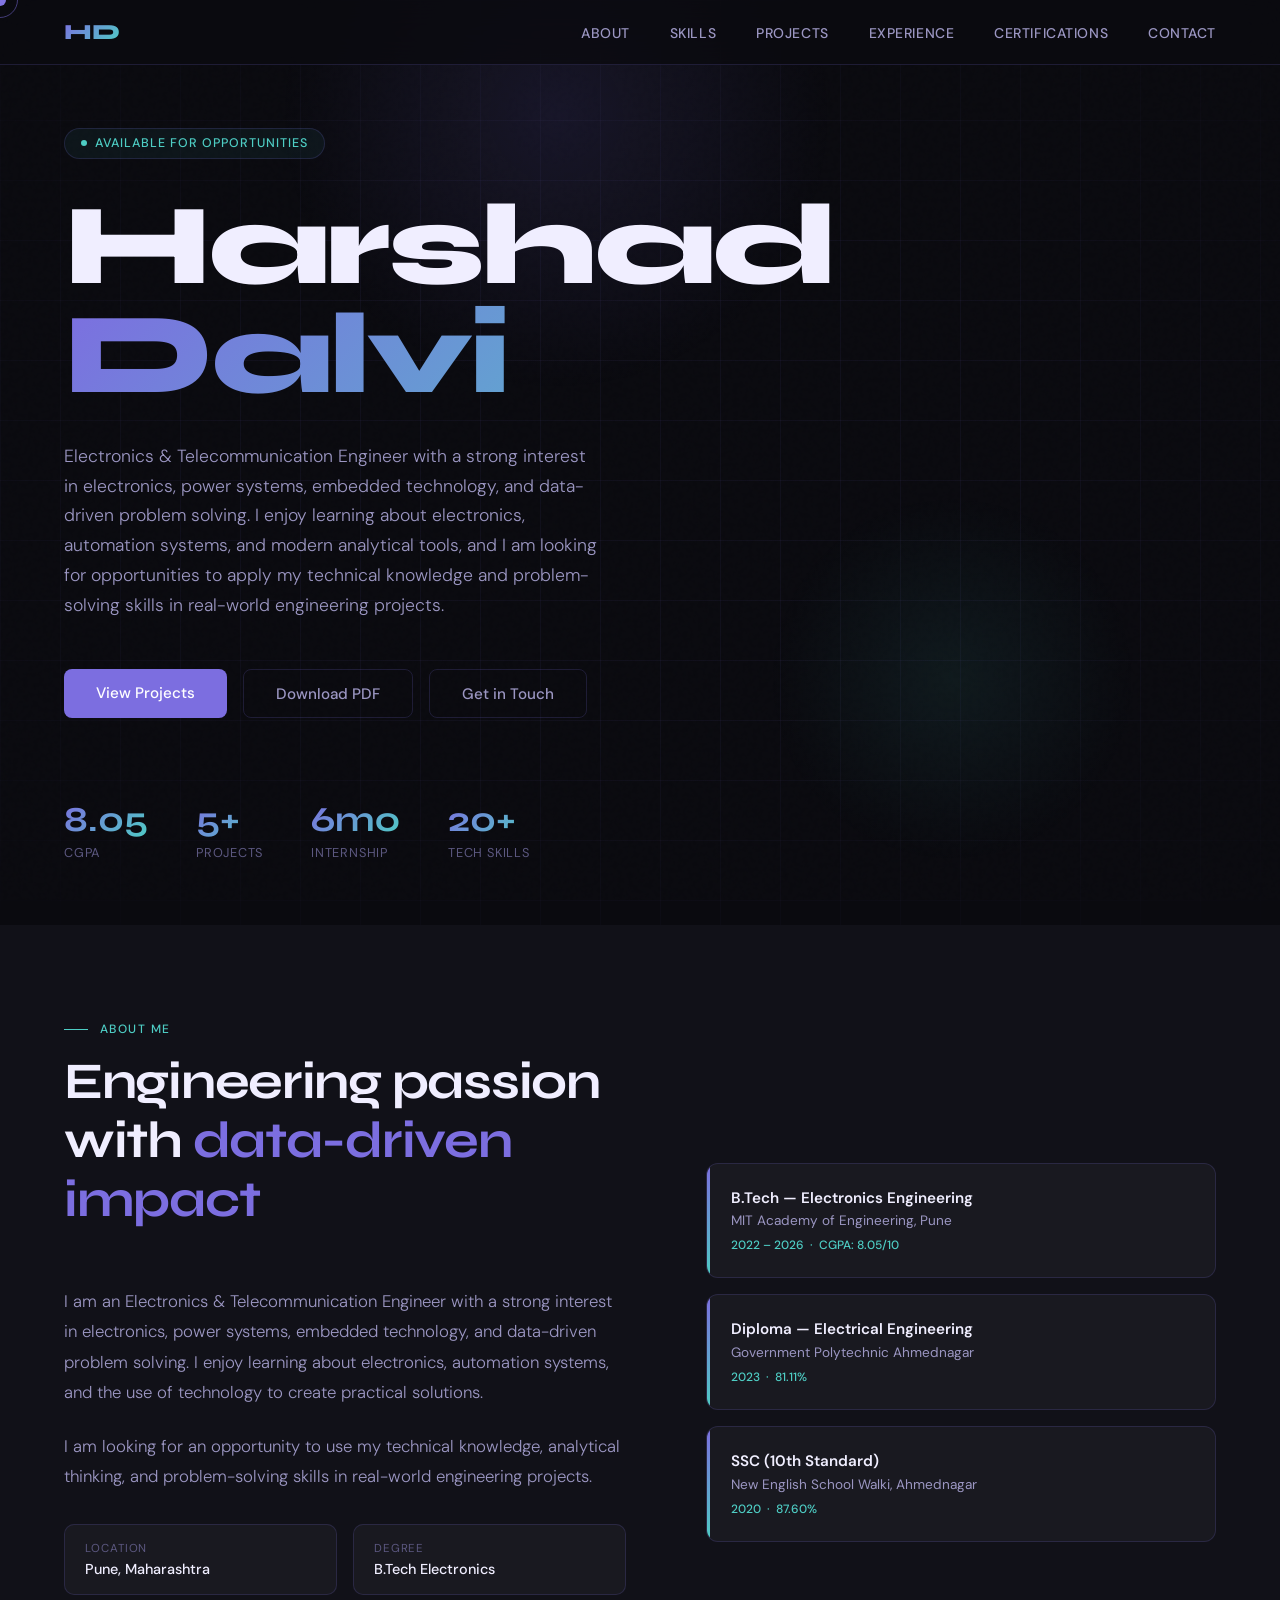
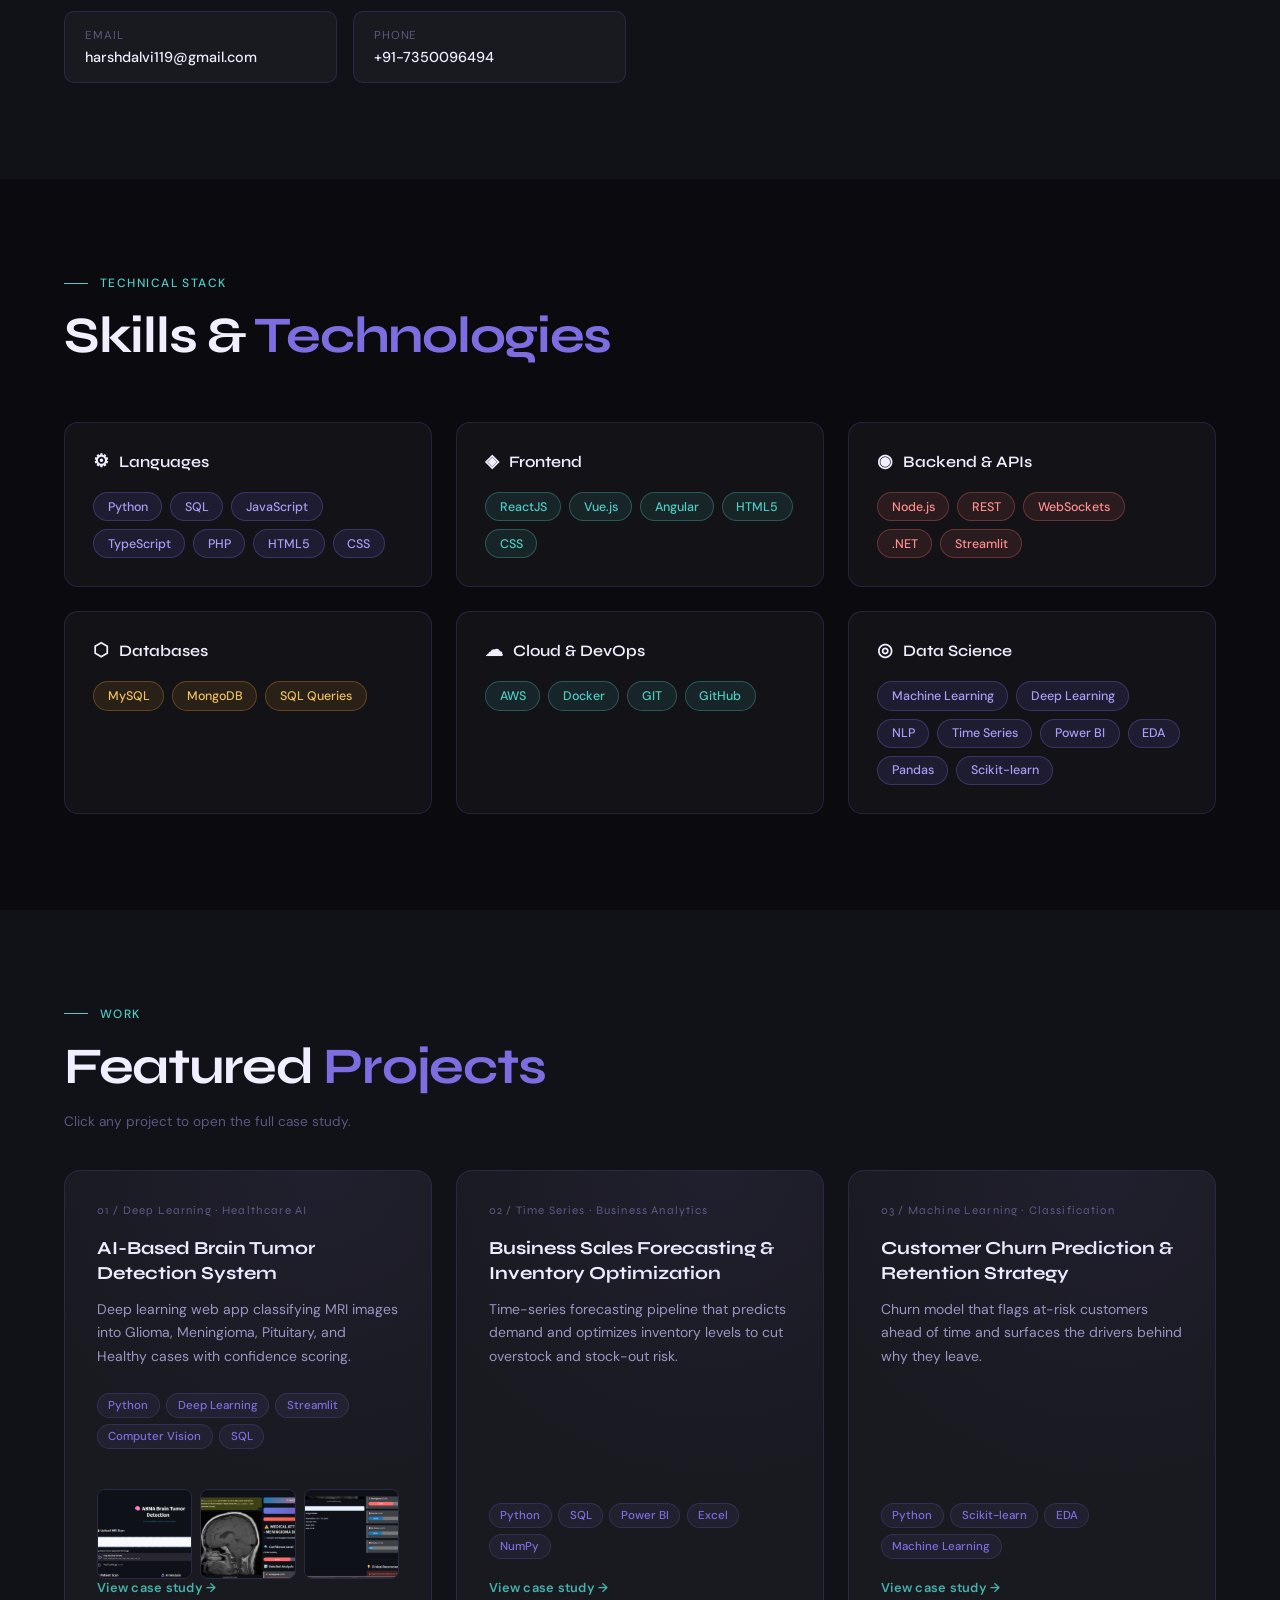
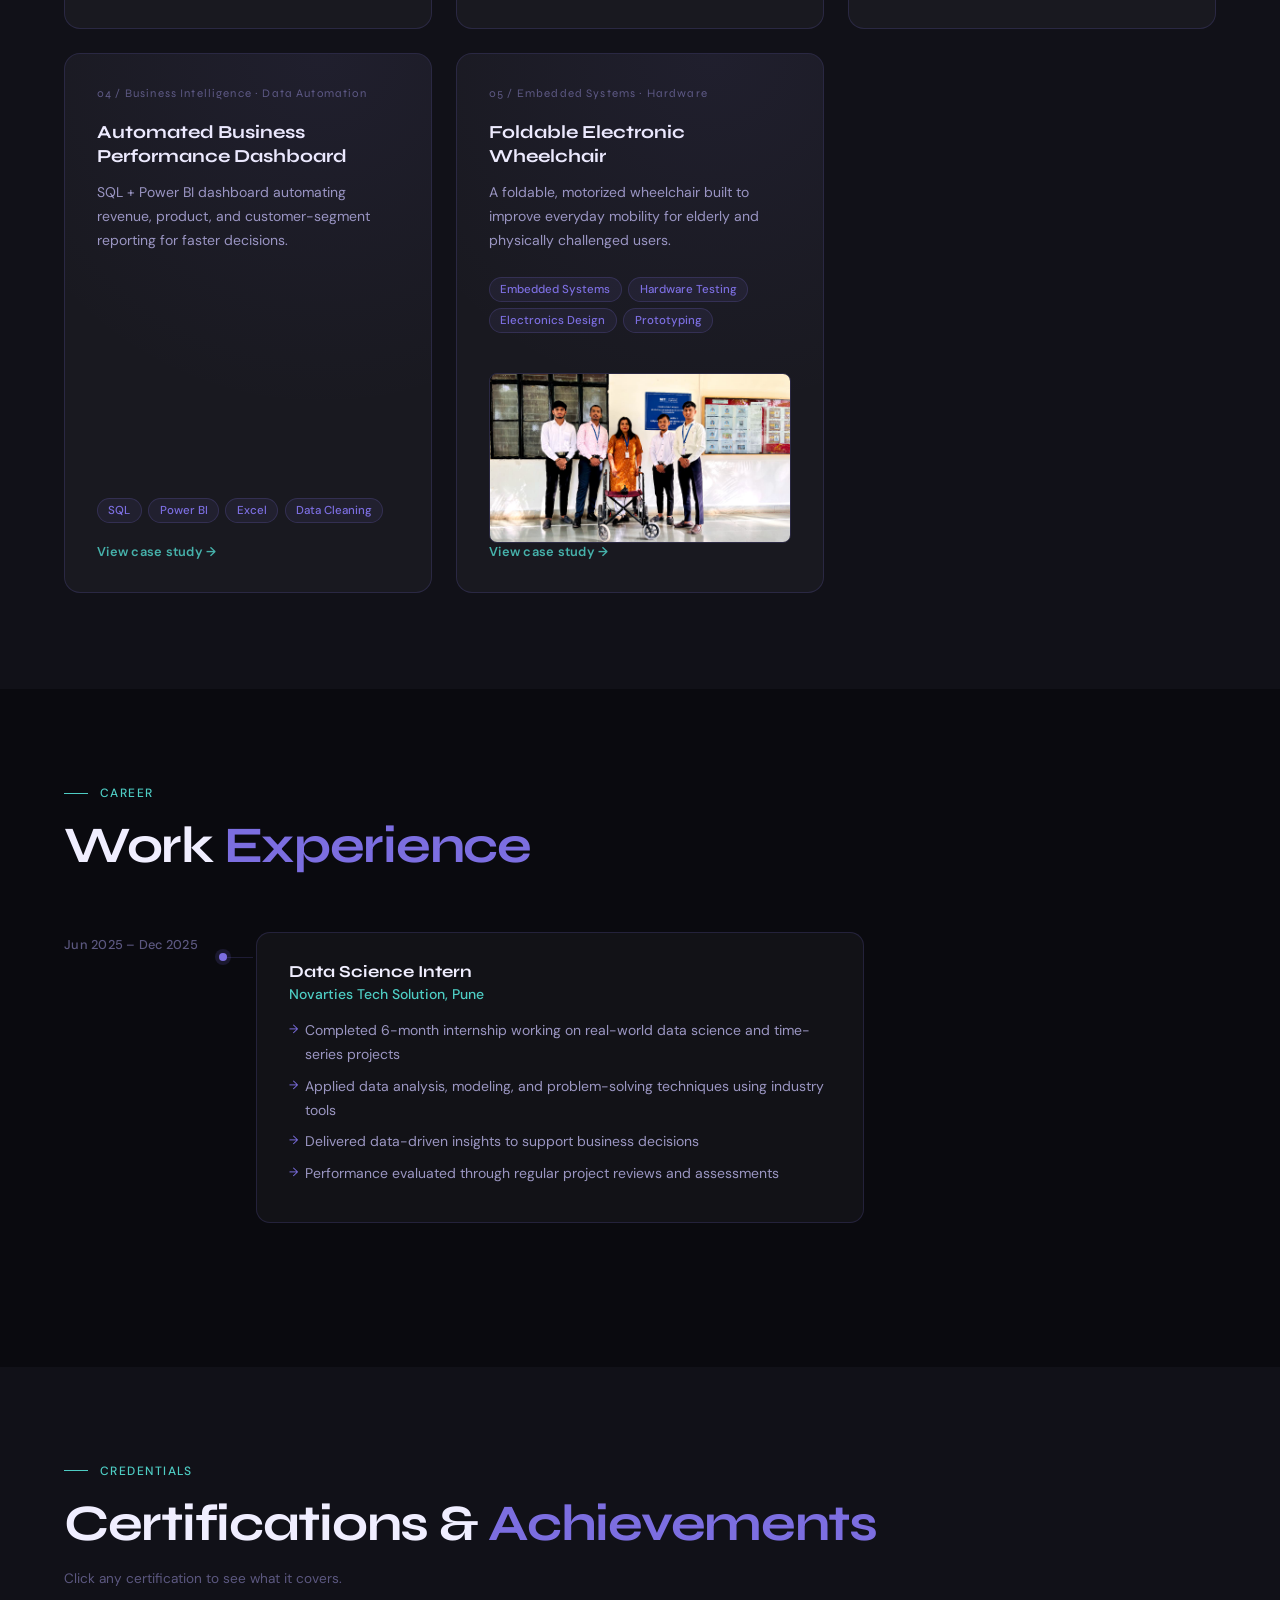
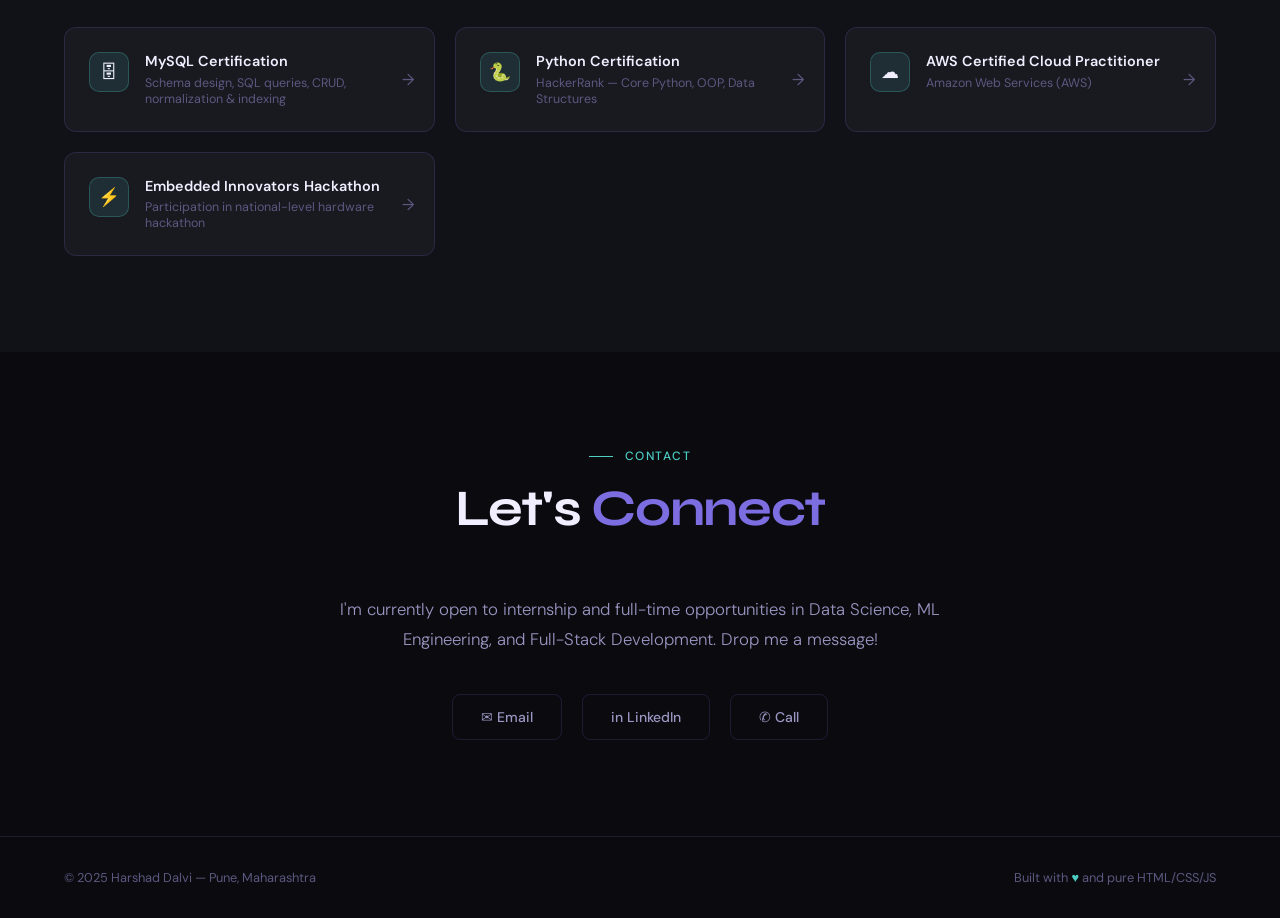
==== commit 80722d4c: "Update homepage intro content" ====
--- a/index.html
+++ b/index.html
@@ -3,7 +3,7 @@
 <head>
 <meta charset="UTF-8">
 <meta name="viewport" content="width=device-width, initial-scale=1.0">
-<title>Harshad Dalvi | Data Scientist & Developer</title>
+<title>Harshad Dalvi | Electronics & Telecommunication Engineer</title>
 <link href="https://fonts.googleapis.com/css2?family=Syne:wght@400;600;700;800&family=DM+Sans:ital,wght@0,300;0,400;0,500;1,300&display=swap" rel="stylesheet">
 <link rel="stylesheet" href="style.css">
 </head>
@@ -40,11 +40,12 @@
         <span class="line2">Dalvi</span>
       </h1>
       <p class="hero-sub">
-        Data Scientist & Full-Stack Developer crafting intelligent solutions from data.
-        Building ML models, interactive dashboards, and scalable applications.
+        Electronics & Telecommunication Engineer with a strong interest in electronics, power systems, embedded technology, and data-driven problem solving.
+        I enjoy learning about electronics, automation systems, and modern analytical tools, and I am looking for opportunities to apply my technical knowledge and problem-solving skills in real-world engineering projects.
       </p>
       <div class="hero-ctas">
         <a href="#projects" class="btn-primary">View Projects</a>
+        <a href="portfolio.pdf" class="btn-secondary" download>Download PDF</a>
         <a href="#contact" class="btn-secondary">Get in Touch</a>
       </div>
       <div class="hero-stats">
@@ -73,12 +74,12 @@
     <div class="about-grid">
       <div class="about-text reveal">
         <div class="section-label">About Me</div>
-        <h2>Engineering meets <span>Data Science</span></h2>
+        <h2>Engineering passion with <span>data-driven impact</span></h2>
         <p>
-          I'm an Electronics Engineering student at <strong>MIT Academy of Engineering, Pune</strong> with a passion for turning raw data into actionable insights. I combine a strong engineering foundation with modern data science tools.
+          I am an Electronics & Telecommunication Engineer with a strong interest in electronics, power systems, embedded technology, and data-driven problem solving. I enjoy learning about electronics, automation systems, and the use of technology to create practical solutions.
         </p>
         <p>
-          With hands-on experience in <strong>Python, SQL, Machine Learning, Power BI</strong>, and exposure to full-stack technologies, I build end-to-end solutions — from data pipelines to deployed web applications.
+          I am looking for an opportunity to use my technical knowledge, analytical thinking, and problem-solving skills in real-world engineering projects.
         </p>
         <div class="info-grid">
           <div class="info-item"><div class="label">Location</div><div class="value">Pune, Maharashtra</div></div>
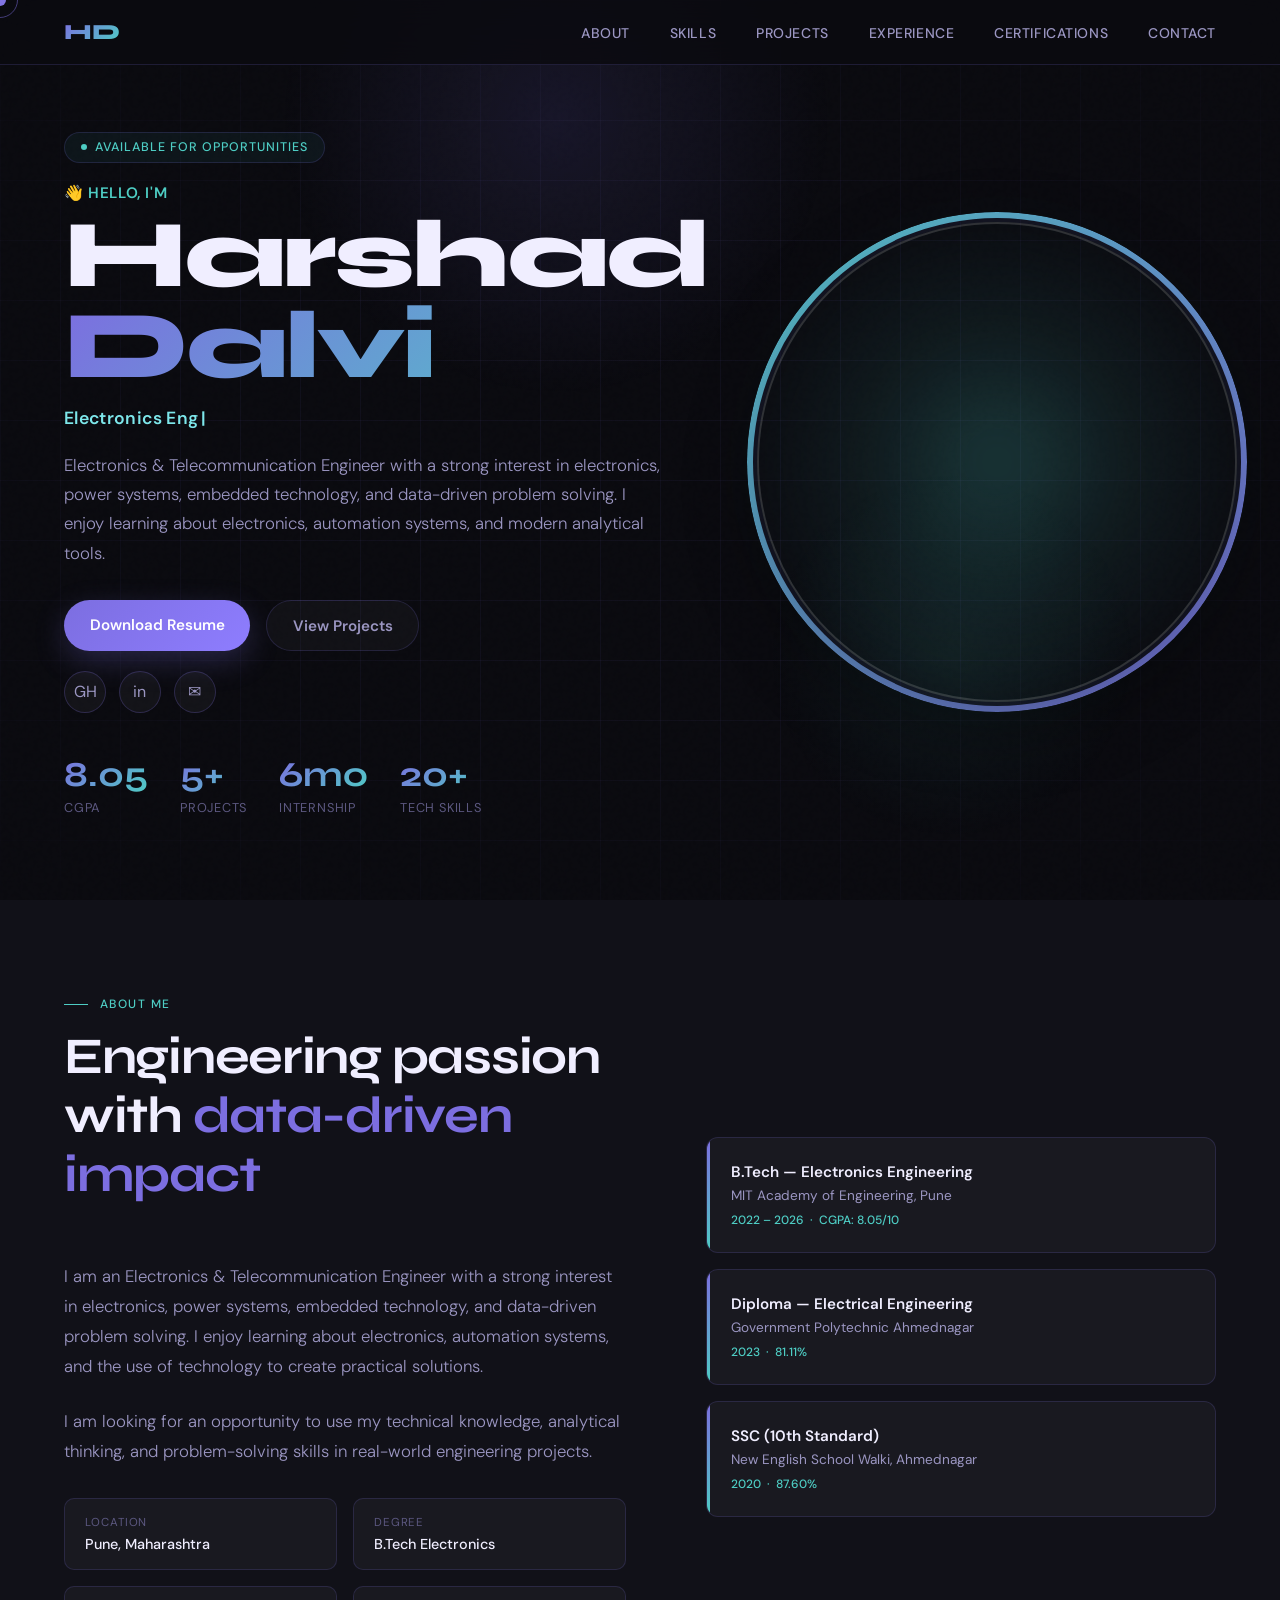
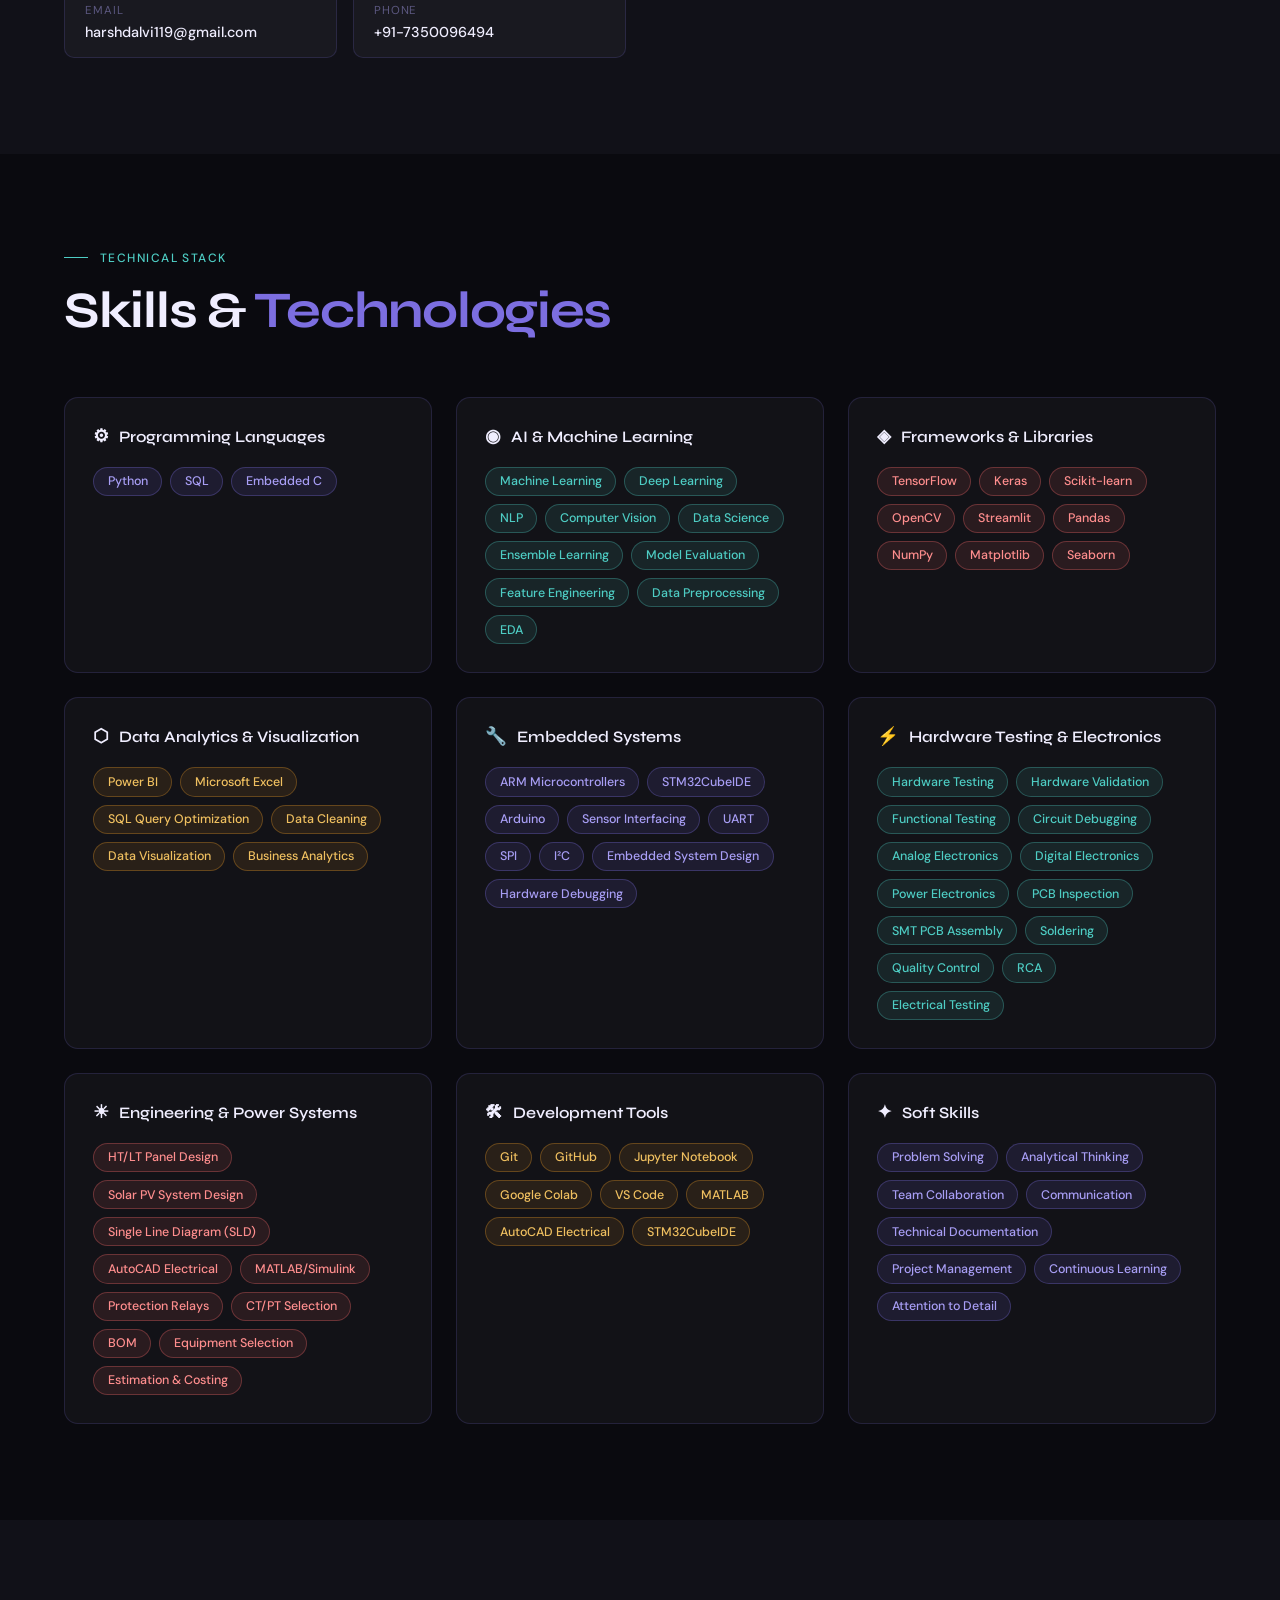
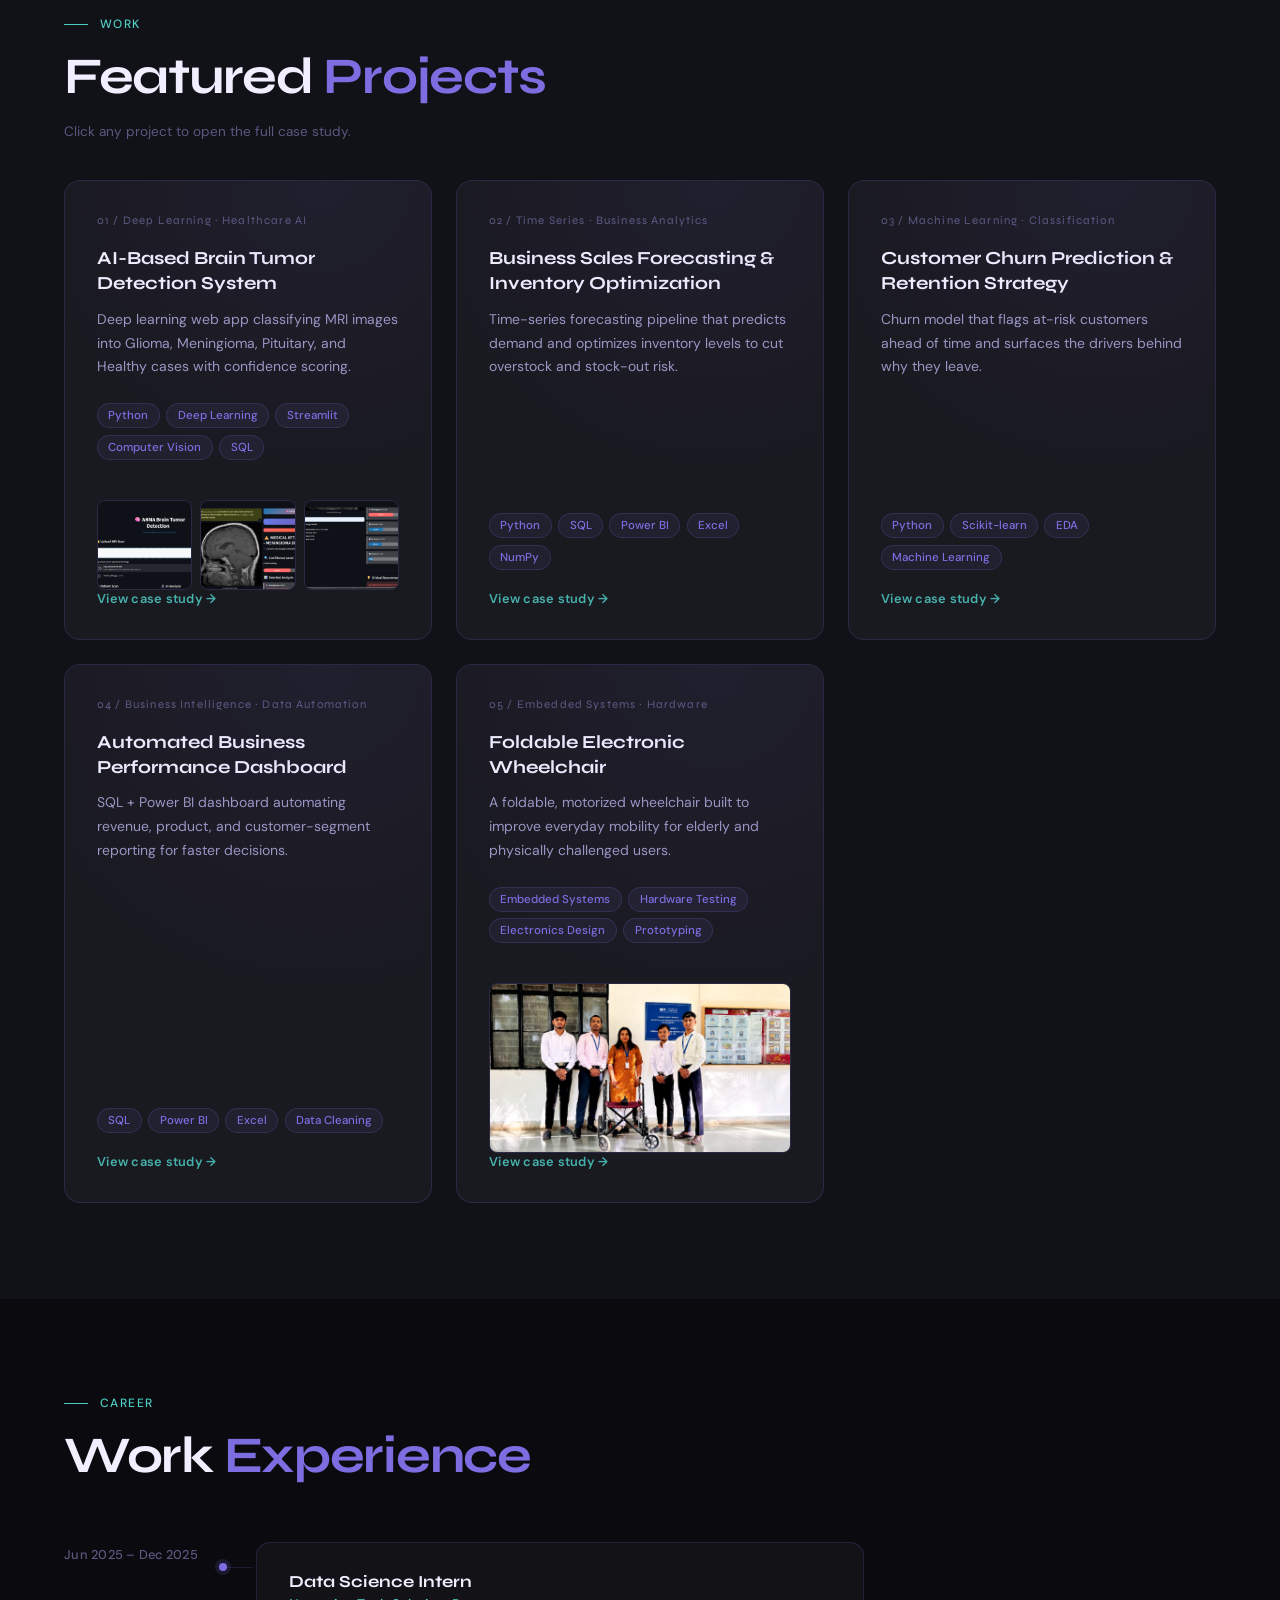
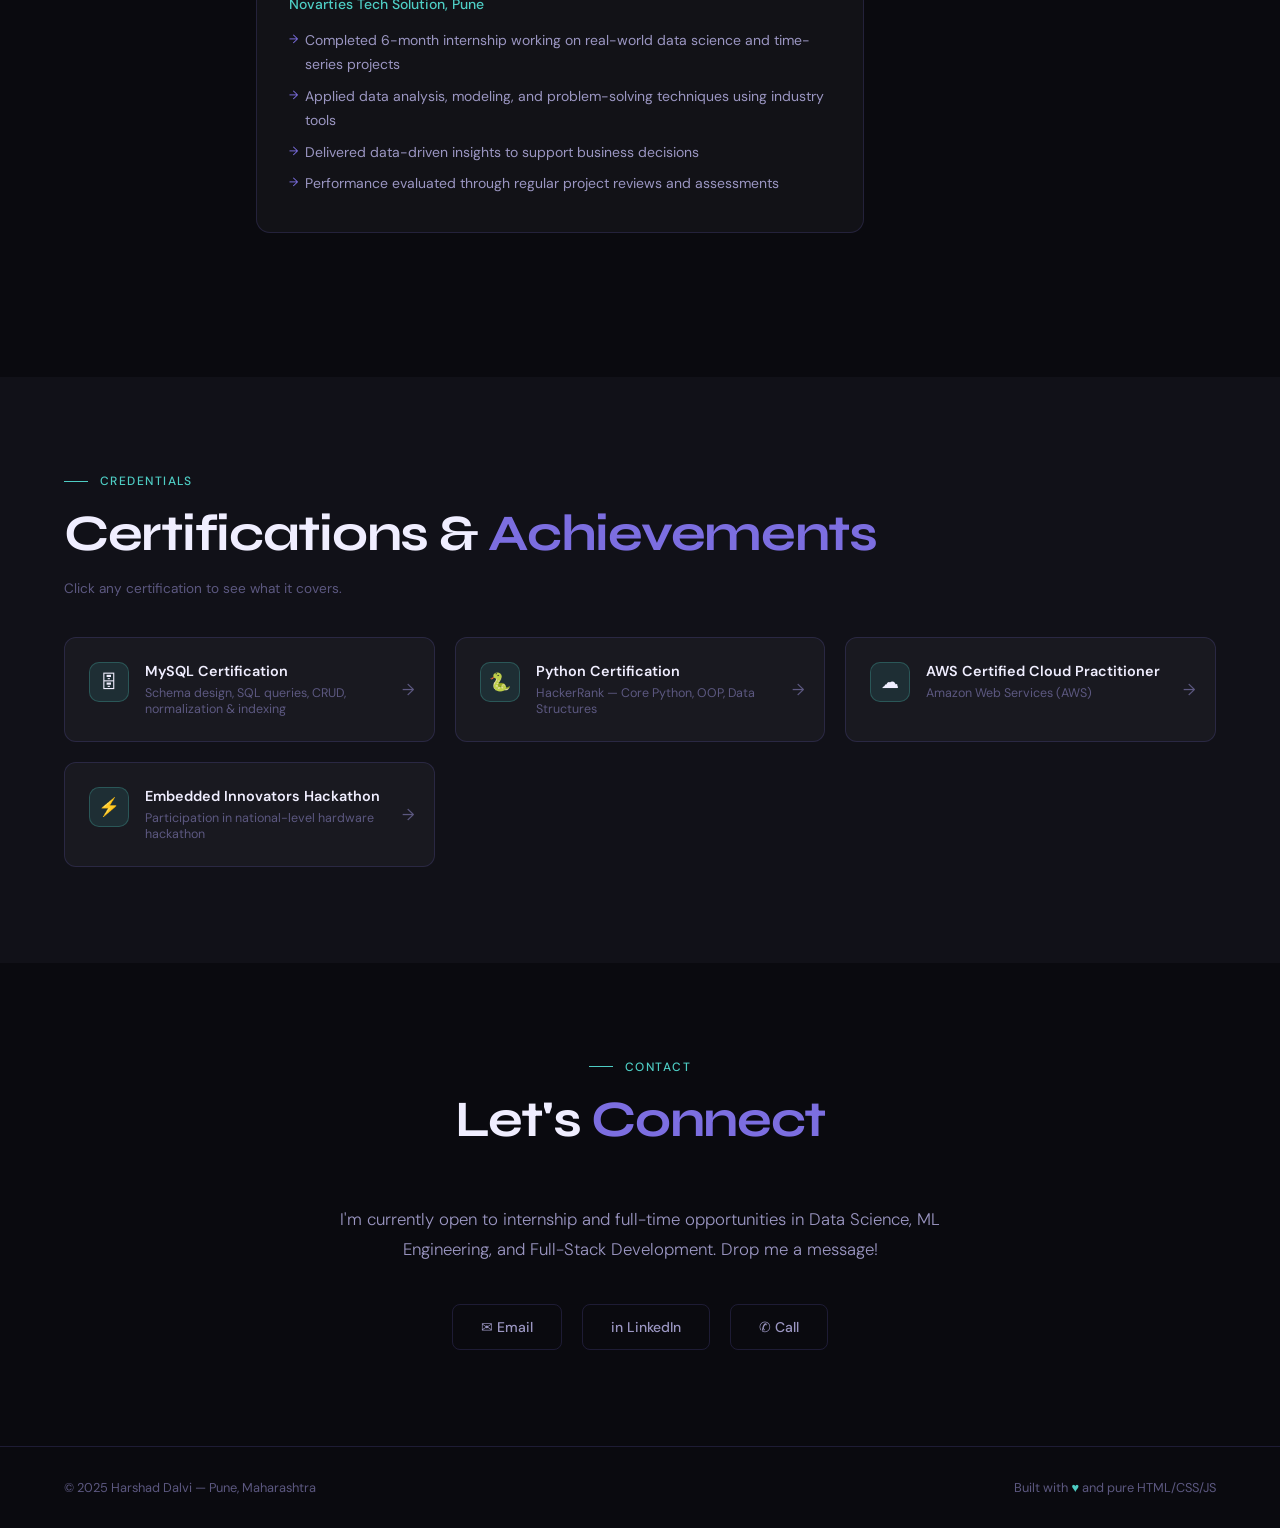
==== commit b89c528e: "Redesign hero section" ====
--- a/index.html
+++ b/index.html
@@ -34,36 +34,50 @@
     <div class="hero-glow"></div>
     <div class="hero-glow2"></div>
     <div class="hero-content">
-      <div class="hero-tag">Available for opportunities</div>
-      <h1>
-        <span class="line1">Harshad</span>
-        <span class="line2">Dalvi</span>
-      </h1>
-      <p class="hero-sub">
-        Electronics & Telecommunication Engineer with a strong interest in electronics, power systems, embedded technology, and data-driven problem solving.
-        I enjoy learning about electronics, automation systems, and modern analytical tools, and I am looking for opportunities to apply my technical knowledge and problem-solving skills in real-world engineering projects.
-      </p>
-      <div class="hero-ctas">
-        <a href="#projects" class="btn-primary">View Projects</a>
-        <a href="portfolio.pdf" class="btn-secondary" download>Download PDF</a>
-        <a href="#contact" class="btn-secondary">Get in Touch</a>
-      </div>
-      <div class="hero-stats">
-        <div>
-          <div class="stat-num">8.05</div>
-          <div class="stat-label">CGPA</div>
-        </div>
-        <div>
-          <div class="stat-num">5+</div>
-          <div class="stat-label">Projects</div>
-        </div>
-        <div>
-          <div class="stat-num">6mo</div>
-          <div class="stat-label">Internship</div>
-        </div>
-        <div>
-          <div class="stat-num">20+</div>
-          <div class="stat-label">Tech Skills</div>
+      <div class="hero-left">
+        <div class="hero-tag">Available for opportunities</div>
+        <div class="hero-greeting">👋 Hello, I'm</div>
+        <h1>
+          <span class="line1">Harshad</span>
+          <span class="line2">Dalvi</span>
+        </h1>
+        <div class="hero-typing">
+          <span class="typing-text"></span>
+        </div>
+        <p class="hero-sub">
+          Electronics & Telecommunication Engineer with a strong interest in electronics, power systems, embedded technology, and data-driven problem solving. I enjoy learning about electronics, automation systems, and modern analytical tools.
+        </p>
+        <div class="hero-ctas">
+          <a href="portfolio.pdf" class="btn-primary" download>Download Resume</a>
+          <a href="#projects" class="btn-secondary">View Projects</a>
+        </div>
+        <div class="hero-socials">
+          <a href="https://github.com/harshdalvi119-svg" target="_blank" rel="noreferrer" class="social-pill" aria-label="GitHub">GH</a>
+          <a href="https://www.linkedin.com/in/harshad-dalvi-966289212" target="_blank" rel="noreferrer" class="social-pill" aria-label="LinkedIn">in</a>
+          <a href="mailto:harshdalvi119@gmail.com" class="social-pill" aria-label="Email">✉</a>
+        </div>
+        <div class="hero-stats">
+          <div>
+            <div class="stat-num">8.05</div>
+            <div class="stat-label">CGPA</div>
+          </div>
+          <div>
+            <div class="stat-num">5+</div>
+            <div class="stat-label">Projects</div>
+          </div>
+          <div>
+            <div class="stat-num">6mo</div>
+            <div class="stat-label">Internship</div>
+          </div>
+          <div>
+            <div class="stat-num">20+</div>
+            <div class="stat-label">Tech Skills</div>
+          </div>
+        </div>
+      </div>
+      <div class="hero-right">
+        <div class="hero-portrait">
+          <img src="images/pic harshad.jpeg" alt="Harshad Dalvi" />
         </div>
       </div>
     </div>
@@ -114,65 +128,124 @@
     <h2 class="reveal">Skills &amp; <span>Technologies</span></h2>
     <div class="skills-wrapper">
       <div class="skill-category reveal">
-        <div class="skill-cat-name"><span class="skill-cat-icon">⚙</span> Languages</div>
+        <div class="skill-cat-name"><span class="skill-cat-icon">⚙</span> Programming Languages</div>
         <div class="skill-tags">
           <span class="skill-tag tag-purple">Python</span>
           <span class="skill-tag tag-purple">SQL</span>
-          <span class="skill-tag tag-purple">JavaScript</span>
-          <span class="skill-tag tag-purple">TypeScript</span>
-          <span class="skill-tag tag-purple">PHP</span>
-          <span class="skill-tag tag-purple">HTML5</span>
-          <span class="skill-tag tag-purple">CSS</span>
-        </div>
-      </div>
-      <div class="skill-category reveal">
-        <div class="skill-cat-name"><span class="skill-cat-icon">◈</span> Frontend</div>
-        <div class="skill-tags">
-          <span class="skill-tag tag-teal">ReactJS</span>
-          <span class="skill-tag tag-teal">Vue.js</span>
-          <span class="skill-tag tag-teal">Angular</span>
-          <span class="skill-tag tag-teal">HTML5</span>
-          <span class="skill-tag tag-teal">CSS</span>
-        </div>
-      </div>
-      <div class="skill-category reveal">
-        <div class="skill-cat-name"><span class="skill-cat-icon">◉</span> Backend & APIs</div>
-        <div class="skill-tags">
-          <span class="skill-tag tag-coral">Node.js</span>
-          <span class="skill-tag tag-coral">REST</span>
-          <span class="skill-tag tag-coral">WebSockets</span>
-          <span class="skill-tag tag-coral">.NET</span>
+          <span class="skill-tag tag-purple">Embedded C</span>
+        </div>
+      </div>
+      <div class="skill-category reveal">
+        <div class="skill-cat-name"><span class="skill-cat-icon">◉</span> AI & Machine Learning</div>
+        <div class="skill-tags">
+          <span class="skill-tag tag-teal">Machine Learning</span>
+          <span class="skill-tag tag-teal">Deep Learning</span>
+          <span class="skill-tag tag-teal">NLP</span>
+          <span class="skill-tag tag-teal">Computer Vision</span>
+          <span class="skill-tag tag-teal">Data Science</span>
+          <span class="skill-tag tag-teal">Ensemble Learning</span>
+          <span class="skill-tag tag-teal">Model Evaluation</span>
+          <span class="skill-tag tag-teal">Feature Engineering</span>
+          <span class="skill-tag tag-teal">Data Preprocessing</span>
+          <span class="skill-tag tag-teal">EDA</span>
+        </div>
+      </div>
+      <div class="skill-category reveal">
+        <div class="skill-cat-name"><span class="skill-cat-icon">◈</span> Frameworks & Libraries</div>
+        <div class="skill-tags">
+          <span class="skill-tag tag-coral">TensorFlow</span>
+          <span class="skill-tag tag-coral">Keras</span>
+          <span class="skill-tag tag-coral">Scikit-learn</span>
+          <span class="skill-tag tag-coral">OpenCV</span>
           <span class="skill-tag tag-coral">Streamlit</span>
-        </div>
-      </div>
-      <div class="skill-category reveal">
-        <div class="skill-cat-name"><span class="skill-cat-icon">⬡</span> Databases</div>
-        <div class="skill-tags">
-          <span class="skill-tag tag-amber">MySQL</span>
-          <span class="skill-tag tag-amber">MongoDB</span>
-          <span class="skill-tag tag-amber">SQL Queries</span>
-        </div>
-      </div>
-      <div class="skill-category reveal">
-        <div class="skill-cat-name"><span class="skill-cat-icon">☁</span> Cloud & DevOps</div>
-        <div class="skill-tags">
-          <span class="skill-tag tag-teal">AWS</span>
-          <span class="skill-tag tag-teal">Docker</span>
-          <span class="skill-tag tag-teal">GIT</span>
-          <span class="skill-tag tag-teal">GitHub</span>
-        </div>
-      </div>
-      <div class="skill-category reveal">
-        <div class="skill-cat-name"><span class="skill-cat-icon">◎</span> Data Science</div>
-        <div class="skill-tags">
-          <span class="skill-tag tag-purple">Machine Learning</span>
-          <span class="skill-tag tag-purple">Deep Learning</span>
-          <span class="skill-tag tag-purple">NLP</span>
-          <span class="skill-tag tag-purple">Time Series</span>
-          <span class="skill-tag tag-purple">Power BI</span>
-          <span class="skill-tag tag-purple">EDA</span>
-          <span class="skill-tag tag-purple">Pandas</span>
-          <span class="skill-tag tag-purple">Scikit-learn</span>
+          <span class="skill-tag tag-coral">Pandas</span>
+          <span class="skill-tag tag-coral">NumPy</span>
+          <span class="skill-tag tag-coral">Matplotlib</span>
+          <span class="skill-tag tag-coral">Seaborn</span>
+        </div>
+      </div>
+      <div class="skill-category reveal">
+        <div class="skill-cat-name"><span class="skill-cat-icon">⬡</span> Data Analytics & Visualization</div>
+        <div class="skill-tags">
+          <span class="skill-tag tag-amber">Power BI</span>
+          <span class="skill-tag tag-amber">Microsoft Excel</span>
+          <span class="skill-tag tag-amber">SQL Query Optimization</span>
+          <span class="skill-tag tag-amber">Data Cleaning</span>
+          <span class="skill-tag tag-amber">Data Visualization</span>
+          <span class="skill-tag tag-amber">Business Analytics</span>
+        </div>
+      </div>
+      <div class="skill-category reveal">
+        <div class="skill-cat-name"><span class="skill-cat-icon">🔧</span> Embedded Systems</div>
+        <div class="skill-tags">
+          <span class="skill-tag tag-purple">ARM Microcontrollers</span>
+          <span class="skill-tag tag-purple">STM32CubeIDE</span>
+          <span class="skill-tag tag-purple">Arduino</span>
+          <span class="skill-tag tag-purple">Sensor Interfacing</span>
+          <span class="skill-tag tag-purple">UART</span>
+          <span class="skill-tag tag-purple">SPI</span>
+          <span class="skill-tag tag-purple">I²C</span>
+          <span class="skill-tag tag-purple">Embedded System Design</span>
+          <span class="skill-tag tag-purple">Hardware Debugging</span>
+        </div>
+      </div>
+      <div class="skill-category reveal">
+        <div class="skill-cat-name"><span class="skill-cat-icon">⚡</span> Hardware Testing & Electronics</div>
+        <div class="skill-tags">
+          <span class="skill-tag tag-teal">Hardware Testing</span>
+          <span class="skill-tag tag-teal">Hardware Validation</span>
+          <span class="skill-tag tag-teal">Functional Testing</span>
+          <span class="skill-tag tag-teal">Circuit Debugging</span>
+          <span class="skill-tag tag-teal">Analog Electronics</span>
+          <span class="skill-tag tag-teal">Digital Electronics</span>
+          <span class="skill-tag tag-teal">Power Electronics</span>
+          <span class="skill-tag tag-teal">PCB Inspection</span>
+          <span class="skill-tag tag-teal">SMT PCB Assembly</span>
+          <span class="skill-tag tag-teal">Soldering</span>
+          <span class="skill-tag tag-teal">Quality Control</span>
+          <span class="skill-tag tag-teal">RCA</span>
+          <span class="skill-tag tag-teal">Electrical Testing</span>
+        </div>
+      </div>
+      <div class="skill-category reveal">
+        <div class="skill-cat-name"><span class="skill-cat-icon">☀</span> Engineering & Power Systems</div>
+        <div class="skill-tags">
+          <span class="skill-tag tag-coral">HT/LT Panel Design</span>
+          <span class="skill-tag tag-coral">Solar PV System Design</span>
+          <span class="skill-tag tag-coral">Single Line Diagram (SLD)</span>
+          <span class="skill-tag tag-coral">AutoCAD Electrical</span>
+          <span class="skill-tag tag-coral">MATLAB/Simulink</span>
+          <span class="skill-tag tag-coral">Protection Relays</span>
+          <span class="skill-tag tag-coral">CT/PT Selection</span>
+          <span class="skill-tag tag-coral">BOM</span>
+          <span class="skill-tag tag-coral">Equipment Selection</span>
+          <span class="skill-tag tag-coral">Estimation & Costing</span>
+        </div>
+      </div>
+      <div class="skill-category reveal">
+        <div class="skill-cat-name"><span class="skill-cat-icon">🛠</span> Development Tools</div>
+        <div class="skill-tags">
+          <span class="skill-tag tag-amber">Git</span>
+          <span class="skill-tag tag-amber">GitHub</span>
+          <span class="skill-tag tag-amber">Jupyter Notebook</span>
+          <span class="skill-tag tag-amber">Google Colab</span>
+          <span class="skill-tag tag-amber">VS Code</span>
+          <span class="skill-tag tag-amber">MATLAB</span>
+          <span class="skill-tag tag-amber">AutoCAD Electrical</span>
+          <span class="skill-tag tag-amber">STM32CubeIDE</span>
+        </div>
+      </div>
+      <div class="skill-category reveal">
+        <div class="skill-cat-name"><span class="skill-cat-icon">✦</span> Soft Skills</div>
+        <div class="skill-tags">
+          <span class="skill-tag tag-purple">Problem Solving</span>
+          <span class="skill-tag tag-purple">Analytical Thinking</span>
+          <span class="skill-tag tag-purple">Team Collaboration</span>
+          <span class="skill-tag tag-purple">Communication</span>
+          <span class="skill-tag tag-purple">Technical Documentation</span>
+          <span class="skill-tag tag-purple">Project Management</span>
+          <span class="skill-tag tag-purple">Continuous Learning</span>
+          <span class="skill-tag tag-purple">Attention to Detail</span>
         </div>
       </div>
     </div>
--- a/style.css
+++ b/style.css
@@ -81,8 +81,18 @@
 #hero {
   min-height: 100vh;
   display: flex; flex-direction: column; justify-content: center;
-  padding: 8rem 5vw 4rem;
+  padding: 7rem 5vw 4rem;
   position: relative; overflow: hidden;
+}
+.hero-content {
+  position: relative; z-index: 1;
+  max-width: 1280px;
+  width: 100%;
+  margin: 0 auto;
+  display: grid;
+  grid-template-columns: 55% 45%;
+  align-items: center;
+  gap: 2.5rem;
 }
 .hero-grid-bg {
   position: absolute; inset: 0; z-index: 0;
@@ -104,7 +114,13 @@
   background: radial-gradient(circle, rgba(78,205,196,0.08) 0%, transparent 65%);
   pointer-events: none;
 }
-.hero-content { position: relative; z-index: 1; max-width: 900px; }
+.hero-left {
+  display: flex;
+  flex-direction: column;
+  align-items: flex-start;
+  justify-content: center;
+  min-height: 560px;
+}
 .hero-tag {
   display: inline-flex; align-items: center; gap: 0.5rem;
   padding: 0.4rem 1rem;
@@ -113,7 +129,7 @@
   font-size: 0.78rem; color: var(--accent2); letter-spacing: 0.08em;
   text-transform: uppercase; font-weight: 500;
   background: rgba(78,205,196,0.06);
-  margin-bottom: 2rem;
+  margin-bottom: 1.25rem;
   animation: fadeUp 0.8s ease both;
 }
 .hero-tag::before {
@@ -127,9 +143,10 @@
 }
 h1 {
   font-family: 'Syne', sans-serif;
-  font-size: clamp(3.5rem, 9vw, 8rem);
+  font-size: clamp(3rem, 6vw, 5.4rem);
   font-weight: 800; line-height: 0.95;
   letter-spacing: -0.03em;
+  margin-bottom: 1rem;
   animation: fadeUp 0.8s 0.1s ease both;
 }
 h1 .line1 { display: block; color: var(--text); }
@@ -138,36 +155,132 @@
   background: linear-gradient(135deg, var(--accent) 0%, var(--accent2) 100%);
   -webkit-background-clip: text; -webkit-text-fill-color: transparent;
 }
+.hero-greeting {
+  font-size: 0.95rem;
+  color: var(--accent2);
+  font-weight: 600;
+  margin-bottom: 0.4rem;
+  letter-spacing: 0.04em;
+  text-transform: uppercase;
+  animation: fadeUp 0.8s 0.12s ease both;
+}
+.hero-typing {
+  min-height: 1.6rem;
+  margin-bottom: 1.1rem;
+  animation: fadeUp 0.8s 0.15s ease both;
+}
+.typing-text {
+  font-size: 1.1rem;
+  font-weight: 600;
+  color: #7de7eb;
+  letter-spacing: 0.02em;
+}
+.typing-text::after {
+  content: '|';
+  animation: blink 1s steps(1) infinite;
+  margin-left: 0.2rem;
+}
 .hero-sub {
-  font-size: 1.1rem; color: var(--text2); line-height: 1.7;
-  max-width: 540px; margin: 2rem 0 3rem;
+  font-size: 1.05rem; color: var(--text2); line-height: 1.75;
+  max-width: 600px; margin: 0 0 2rem;
   font-weight: 300;
   animation: fadeUp 0.8s 0.2s ease both;
+}
+.hero-right {
+  display: flex;
+  align-items: center;
+  justify-content: center;
+  margin-top: -1.5rem;
+}
+.hero-portrait {
+  position: relative;
+  width: min(480px, 100%);
+  aspect-ratio: 1;
+  display: flex;
+  align-items: center;
+  justify-content: center;
+  animation: floatHero 3.6s ease-in-out infinite;
+}
+.hero-portrait::before {
+  content: '';
+  position: absolute;
+  inset: -26px;
+  border-radius: 50%;
+  background: radial-gradient(circle, rgba(78,205,196,0.24) 0%, rgba(78,205,196,0.08) 35%, transparent 72%);
+  filter: blur(30px);
+  z-index: 0;
+}
+.hero-portrait::after {
+  content: '';
+  position: absolute;
+  inset: -10px;
+  border-radius: 50%;
+  padding: 6px;
+  background: linear-gradient(135deg, #4ecdc4, #7c6ee0);
+  -webkit-mask: linear-gradient(#fff 0 0) content-box, linear-gradient(#fff 0 0);
+  -webkit-mask-composite: xor;
+  mask-composite: exclude;
+  z-index: 1;
+}
+.hero-portrait img {
+  position: relative;
+  z-index: 2;
+  display: block;
+  width: 100%;
+  height: 100%;
+  object-fit: cover;
+  border-radius: 50%;
+  border: 2px solid rgba(255,255,255,0.15);
+  box-shadow: 0 0 0 10px rgba(124,110,224,0.08), 0 22px 70px rgba(0,0,0,0.4);
+  transition: transform 0.25s ease, box-shadow 0.25s ease;
+}
+.hero-portrait:hover img {
+  transform: scale(1.03);
+  box-shadow: 0 0 0 10px rgba(124,110,224,0.12), 0 30px 90px rgba(0,0,0,0.48);
 }
 .hero-ctas {
   display: flex; gap: 1rem; flex-wrap: wrap;
   animation: fadeUp 0.8s 0.3s ease both;
 }
 .btn-primary {
-  padding: 0.85rem 2rem;
-  background: var(--accent);
+  padding: 0.9rem 1.6rem;
+  background: linear-gradient(135deg, var(--accent) 0%, #8e7dff 100%);
   color: #fff; text-decoration: none;
-  border-radius: 8px; font-weight: 500; font-size: 0.95rem;
-  transition: transform 0.2s, box-shadow 0.2s;
+  border-radius: 999px; font-weight: 600; font-size: 0.95rem;
+  transition: transform 0.2s, box-shadow 0.2s, filter 0.2s;
   cursor: none;
-}
-.btn-primary:hover { transform: translateY(-2px); box-shadow: 0 8px 30px rgba(124,110,224,0.4); }
+  box-shadow: 0 10px 30px rgba(124,110,224,0.25);
+}
+.btn-primary:hover { transform: translateY(-2px); box-shadow: 0 14px 36px rgba(124,110,224,0.35); filter: brightness(1.05); }
 .btn-secondary {
-  padding: 0.85rem 2rem;
+  padding: 0.9rem 1.6rem;
   border: 1px solid var(--border);
   color: var(--text2); text-decoration: none;
-  border-radius: 8px; font-weight: 500; font-size: 0.95rem;
-  transition: border-color 0.2s, color 0.2s;
+  border-radius: 999px; font-weight: 600; font-size: 0.95rem;
+  transition: border-color 0.2s, color 0.2s, transform 0.2s, background 0.2s;
   cursor: none;
-}
-.btn-secondary:hover { border-color: var(--accent2); color: var(--accent2); }
+  background: rgba(255,255,255,0.03);
+}
+.btn-secondary:hover { border-color: var(--accent2); color: var(--accent2); transform: translateY(-2px); background: rgba(78,205,196,0.06); }
+.hero-socials {
+  display: flex; gap: 0.8rem; margin-top: 1.25rem;
+  animation: fadeUp 0.8s 0.3s ease both;
+}
+.social-pill {
+  width: 42px; height: 42px;
+  display: grid; place-items: center;
+  border-radius: 50%;
+  border: 1px solid rgba(124,110,224,0.25);
+  background: rgba(255,255,255,0.04);
+  color: var(--text2);
+  text-decoration: none;
+  backdrop-filter: blur(10px);
+  transition: transform 0.2s, border-color 0.2s, color 0.2s;
+}
+.social-pill:hover { transform: translateY(-2px); border-color: var(--accent2); color: var(--accent2); }
 .hero-stats {
-  display: flex; gap: 3rem; margin-top: 5rem;
+  display: flex; gap: 2rem; margin-top: 2.5rem;
+  flex-wrap: wrap;
   animation: fadeUp 0.8s 0.4s ease both;
 }
 .stat-num {
@@ -430,6 +543,13 @@
   from { opacity: 0; transform: translateY(24px); }
   to { opacity: 1; transform: translateY(0); }
 }
+@keyframes floatHero {
+  0%, 100% { transform: translateY(0px); }
+  50% { transform: translateY(-10px); }
+}
+@keyframes blink {
+  50% { opacity: 0; }
+}
 .reveal {
   opacity: 0; transform: translateY(32px);
   transition: opacity 0.7s ease, transform 0.7s ease;
@@ -531,5 +651,21 @@
   .exp-body::before, .exp-body::after { display: none; }
   .exp-date { padding-left: 0.5rem; }
   .nav-links { display: none; }
-  .hero-stats { gap: 2rem; }
-}
+  .hero-content { grid-template-columns: 1fr; gap: 2rem; text-align: center; }
+  .hero-left { align-items: center; }
+  .hero-tag { margin-left: auto; margin-right: auto; }
+  .hero-sub { margin-left: auto; margin-right: auto; }
+  .hero-ctas { justify-content: center; }
+  .hero-socials { justify-content: center; }
+  .hero-stats { gap: 2rem; justify-content: center; flex-wrap: wrap; }
+  .hero-portrait { width: min(320px, 82vw); }
+}
+@media (min-width: 1200px) {
+  h1 { font-size: 6rem; }
+}
+@media (max-width: 480px) {
+  h1 { font-size: 2.8rem; }
+  .hero-sub { font-size: 0.95rem; }
+  .hero-ctas { flex-direction: column; width: 100%; }
+  .btn-primary, .btn-secondary { width: 100%; text-align: center; }
+}
